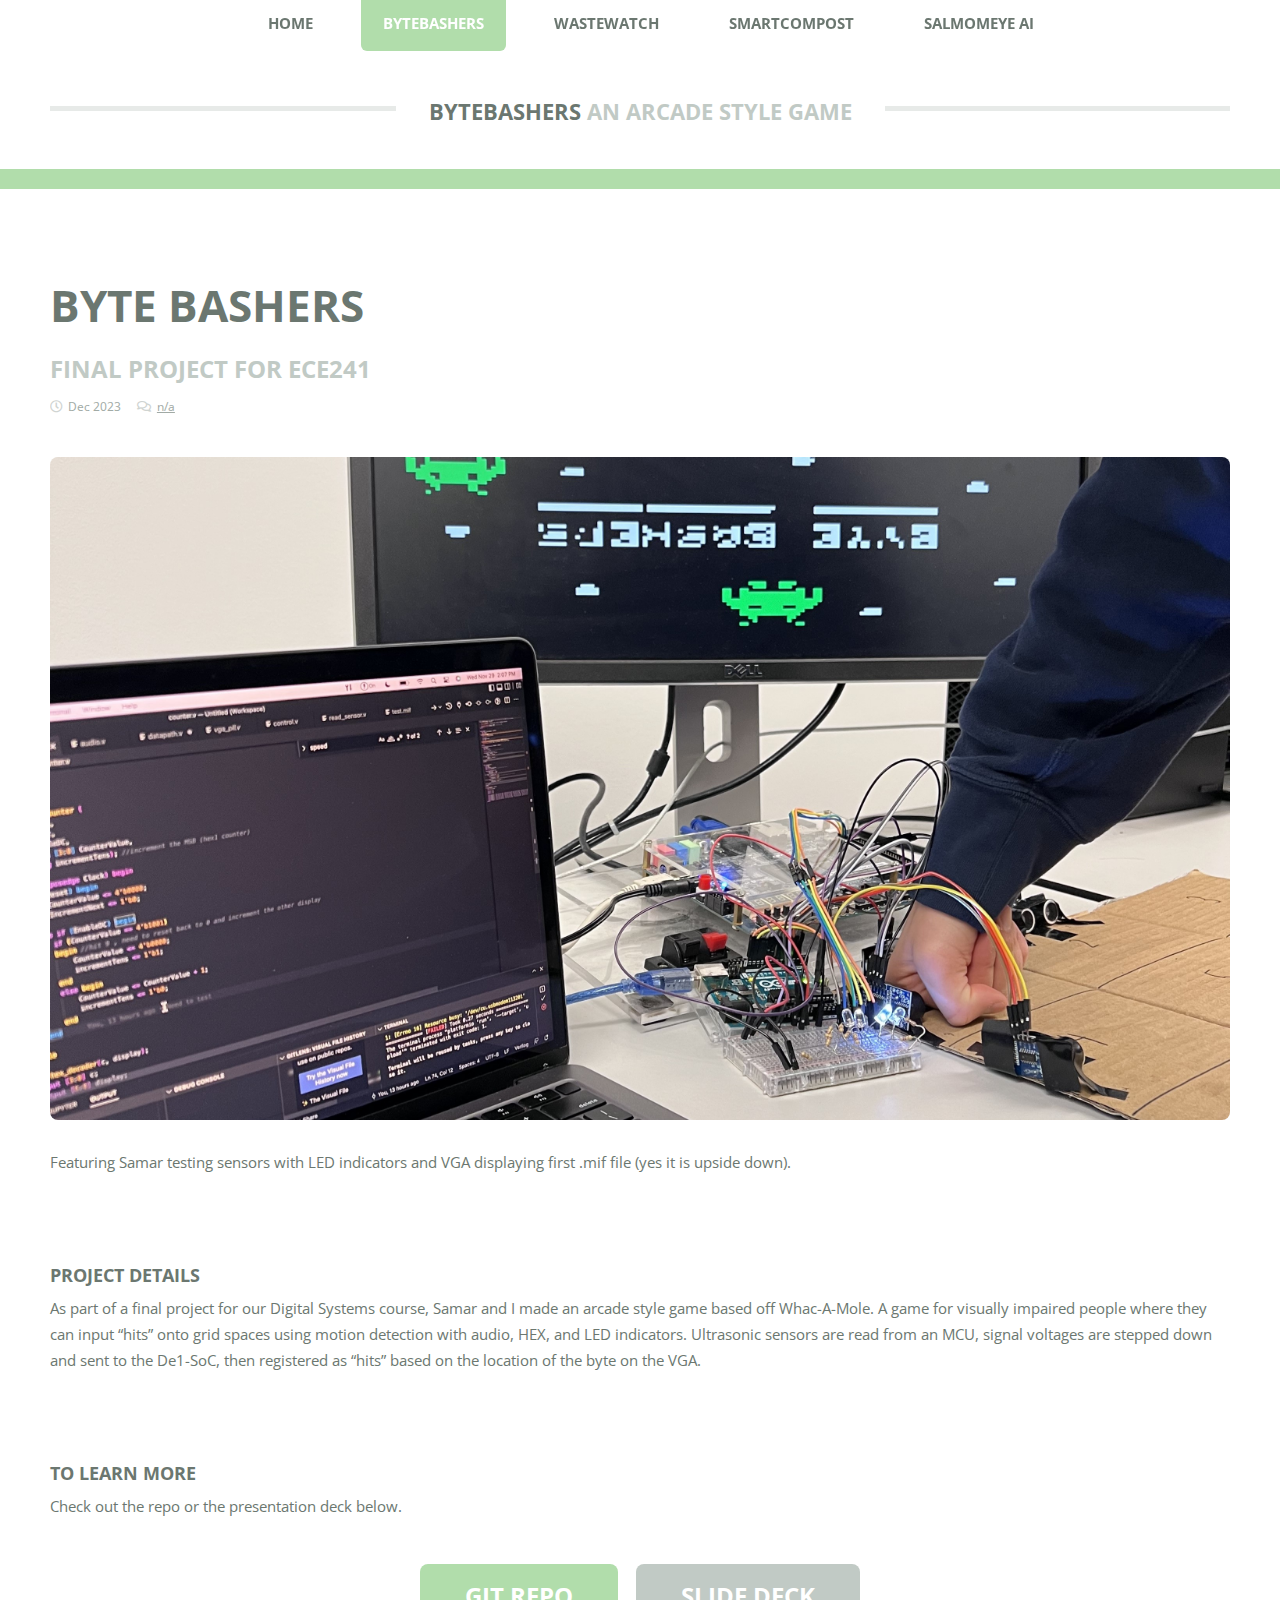
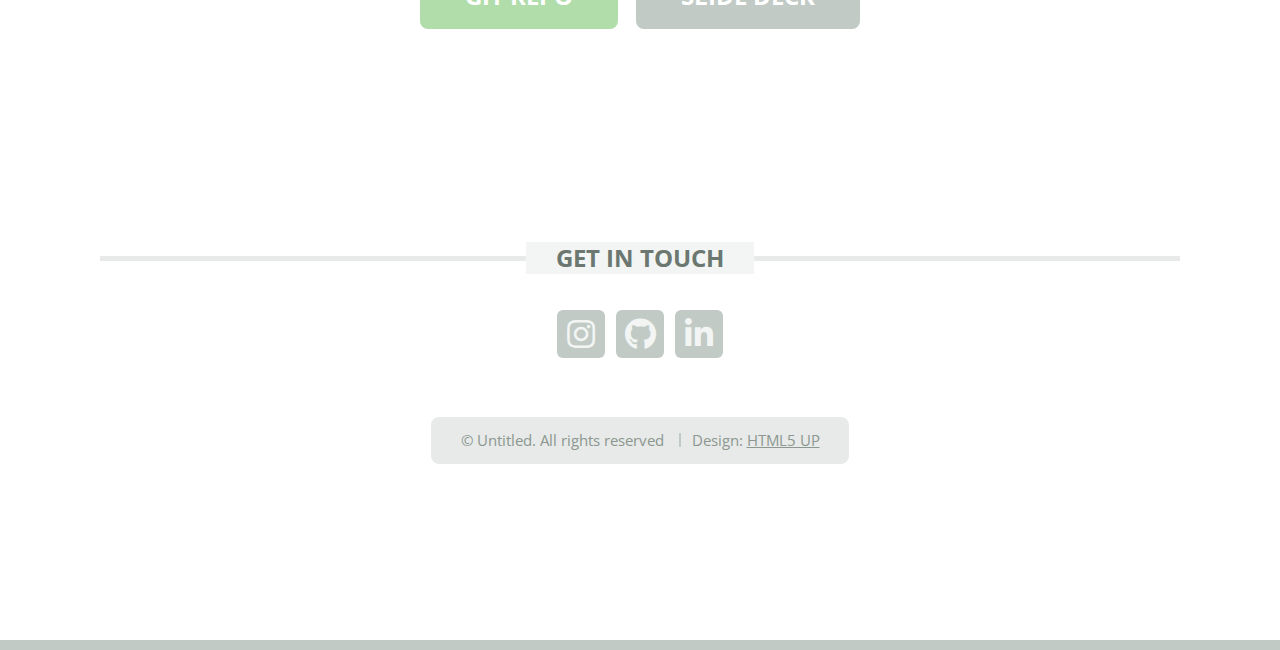
==== Byte-Bashers.html @ 5a2f5357 "uploaded content" ====
<!DOCTYPE HTML>
<!--
	TXT by HTML5 UP
	html5up.net | @ajlkn
	Free for personal and commercial use under the CCA 3.0 license (html5up.net/license)
-->
<html>

<head>
    <title>ByteBashers</title>
    <meta charset="utf-8" />
    <meta name="viewport" content="width=device-width, initial-scale=1, user-scalable=no" />
    <link rel="stylesheet" href="assets/css/main.css" />
</head>

<body class="is-preload">
    <div id="page-wrapper">

        <!-- Header -->
        <header id="header">
            <div class="logo container">
                <div>
                    <h1><a href="index.html" id="logo">ByteBashers</a></h1>
                    <p>An Arcade Style Game</p>
                </div>
            </div>
        </header>

        <!-- Nav -->
        <nav id="nav">
            <ul>
                <li><a href="index.html">Home</a></li>
                <li class="current"><a href="Byte-Bashers.html">ByteBashers</a></li>
                <li><a href="left-sidebar.html">WasteWatch</a></li>
                <li><a href="right-sidebar.html">SmartCompost</a></li>
                <li><a href="no-sidebar.html">SalmomEye AI</a></li>
            </ul>
        </nav>

        <!-- Main -->
        <section id="main">
            <div class="container">
                <div class="row">
                    <div class="col-12">
                        <div class="content">

                            <!-- Content -->

                            <article class="box page-content">

                                <header>
                                    <h2>Byte Bashers</h2>
                                    <p>Final project for ECE241</p>
                                    <ul class="meta">
                                        <li class="icon fa-clock">Dec 2023</li>
                                        <li class="icon fa-comments"><a href="#">n/a</a></li>
                                    </ul>
                                </header>

                                <section>
                                    <span class="image featured"><img src="images/bash.jpg" alt="" /></span>
                                    <p>
                                        Featuring Samar testing sensors with LED indicators and VGA displaying first
                                        .mif file (yes it is upside down).
                                    </p>
                                </section>

                                <section>
                                    <h3>Project Details</h3>
                                    <p>
                                        As part of a final project for our Digital Systems course, Samar and I made an
                                        arcade style game based off Whac-A-Mole.
                                        A game for visually impaired people where they can input “hits” onto grid spaces
                                        using motion detection with audio, HEX, and LED indicators.
                                        Ultrasonic sensors are read from an MCU, signal voltages are stepped down and
                                        sent to the De1-SoC, then registered as “hits” based on the location of the byte
                                        on the VGA.
                                    </p>
                                </section>

                                <section>
                                    <h3>To learn more</h3>
                                    <p>
                                        Check out the repo or the presentation deck below.
                                    </p>
                                    <div class="col-12">
                                        <ul class="actions">
                                            <li><a href="https://github.com/anniew5/ByteBasher" class="button large">Git Repo</a></li>
                                            <li><a href="https://www.canva.com/design/DAF2IgiQlY4/-JRGJz05WamoTUd_dLypdQ/view?utm_content=DAF2IgiQlY4&utm_campaign=designshare&utm_medium=link&utm_source=editor"
                                                    class="button alt large">Slide Deck</a></li>
                                        </ul>
                                    </div>

                                </section>

                            </article>

                        </div>
                    </div>
                    <div class="col-12">



                        <!-- Footer -->
                        <footer id="footer">
                            <div class="container">
                                <div class="row gtr-200">
                                    <div class="col-12">


                                    </div>
                                    <div class="col-12">

                                        <!-- Contact -->
                                        <section>
                                            <h2 class="major"><span>Get in touch</span></h2>
                                            <ul class="contact">

                                                <li><a class="icon brands fa-instagram"
                                                        href="https://www.instagram.com/anniew.5/?next=%2F"><span
                                                            class="label">Instagram</span></a></li>
                                                <li><a class="icon brands fa-github"
                                                        href="https://github.com/anniew5"><span
                                                            class="label">github</span></a></li>
                                                <li><a class="icon brands fa-linkedin-in"
                                                        href="https://www.linkedin.com/in/annie-wang-6b019b256/"><span
                                                            class="label">LinkedIn</span></a></li>
                                            </ul>
                                        </section>

                                    </div>
                                </div>

                                <!-- Copyright -->
                                <div id="copyright">
                                    <ul class="menu">
                                        <li>&copy; Untitled. All rights reserved</li>
                                        <li>Design: <a href="http://html5up.net">HTML5 UP</a></li>
                                    </ul>
                                </div>

                            </div>
                        </footer>

                    </div>

                    <!-- Scripts -->
                    <script src="assets/js/jquery.min.js"></script>
                    <script src="assets/js/jquery.dropotron.min.js"></script>
                    <script src="assets/js/jquery.scrolly.min.js"></script>
                    <script src="assets/js/browser.min.js"></script>
                    <script src="assets/js/breakpoints.min.js"></script>
                    <script src="assets/js/util.js"></script>
                    <script src="assets/js/main.js"></script>

</body>

</html>
---- assets/css/main.css ----
@import url("fontawesome-all.min.css");
@import url("https://fonts.googleapis.com/css?family=Open+Sans:400,400italic,700,700italic|Open+Sans+Condensed:700");

/*
	TXT by HTML5 UP
	html5up.net | @ajlkn
	Free for personal and commercial use under the CCA 3.0 license (html5up.net/license)
*/

html, body, div, span, applet, object,
iframe, h1, h2, h3, h4, h5, h6, p, blockquote,
pre, a, abbr, acronym, address, big, cite,
code, del, dfn, em, img, ins, kbd, q, s, samp,
small, strike, strong, sub, sup, tt, var, b,
u, i, center, dl, dt, dd, ol, ul, li, fieldset,
form, label, legend, table, caption, tbody,
tfoot, thead, tr, th, td, article, aside,
canvas, details, embed, figure, figcaption,
footer, header, hgroup, menu, nav, output, ruby,
section, summary, time, mark, audio, video {
	margin: 0;
	padding: 0;
	border: 0;
	font-size: 100%;
	font: inherit;
	vertical-align: baseline;}

article, aside, details, figcaption, figure,
footer, header, hgroup, menu, nav, section {
	display: block;}

body {
	line-height: 1;
}

ol, ul {
	list-style: none;
}

blockquote, q {
	quotes: none;
}

	blockquote:before, blockquote:after, q:before, q:after {
		content: '';
		content: none;
	}

table {
	border-collapse: collapse;
	border-spacing: 0;
}

body {
	-webkit-text-size-adjust: none;
}

mark {
	background-color: transparent;
	color: inherit;
}

input::-moz-focus-inner {
	border: 0;
	padding: 0;
}

input, select, textarea {
	-moz-appearance: none;
	-webkit-appearance: none;
	-ms-appearance: none;
	appearance: none;
}

/* Basic */

	html {
		box-sizing: border-box;
	}

	*, *:before, *:after {
		box-sizing: inherit;
	}

	body {
		background: #f2f5f3;
	}

		body.is-preload *, body.is-preload *:before, body.is-preload *:after {
			-moz-animation: none !important;
			-webkit-animation: none !important;
			-ms-animation: none !important;
			animation: none !important;
			-moz-transition: none !important;
			-webkit-transition: none !important;
			-ms-transition: none !important;
			transition: none !important;
		}

	body, input, textarea, select {
		font-family: 'Open Sans', sans-serif;
		font-weight: 400;
		color: #6b7770;
		font-size: 13pt;
		line-height: 2em;
	}

	h1, h2, h3, h4, h5, h6 {
		font-family: 'Open Sans Condensed', sans-serif;
		font-weight: 700;
		text-transform: uppercase;
		color: #6b7770;
		margin: 0 0 0.5em 0;
		line-height: 1.3;
	}

	h1 a, h2 a, h3 a, h4 a, h5 a, h6 a {
		text-decoration: none;
		color: inherit;
	}

	h2 {
		font-size: 1.65em;
	}

		h2.major {
			position: relative;
			border-top: solid 5px #e7eae8;
			font-size: 1.65em;
			text-align: center;
			margin: 0 0 3em 0;
			top: 0.775em;
		}

			h2.major span {
				background: #fff;
				position: relative;
				display: inline-block;
				top: -0.775em;
				padding: 0 1.25em 0 1.25em;
			}

	h3, h4 {
		font-size: 1.25em;
	}

	a {
		color: #006376;
		text-decoration: underline;
	}

		a:hover {
			text-decoration: none;
		}

	b, strong {
		font-weight: 700;
		color: #6b7770;
	}

	i, em {
		font-style: italic;
	}

	br.clear {
		clear: both;
	}

	sub {
		position: relative;
		top: 0.5em;
		font-size: 0.8em;
	}

	sup {
		position: relative;
		top: -0.5em;
		font-size: 0.8em;
	}

	hr {
		border: 0;
		border-top: solid 2px #E7EAE8;
		margin: 0 0 3em 0;
	}

	blockquote {
		border-left: solid 5px #E7EAE8;
		padding: 1em 0 1em 1.5em;
		font-style: italic;
	}

	p, ul, ol, dl, table {
		margin-bottom: 3em;
	}

/* Section/Article */

	section, article {
		margin-bottom: 6em;
	}

		section > :last-child, section:last-child, article > :last-child, article:last-child {
			margin-bottom: 0;
		}

	header > p {
		display: block;
		font-family: 'Open Sans Condensed', sans-serif;
		font-weight: 700;
		text-transform: uppercase;
		color: #c1cac5;
	}

/* Container */

	.container {
		margin: 0 auto;
		max-width: 100%;
		width: 64em;
	}

		@media screen and (max-width: 1680px) {

			.container {
				width: 75em;
			}

		}

		@media screen and (max-width: 1280px) {

			.container {
				width: calc(100% - 100px);
			}

		}

		@media screen and (max-width: 980px) {

			.container {
				width: calc(100% - 100px);
			}

		}

		@media screen and (max-width: 736px) {

			.container {
				width: calc(100% - 40px);
			}

		}

		@media screen and (max-width: 360px) {

			.container {
				width: calc(100% - 30px);
			}

		}

/* Row */

	.row {
		display: flex;
		flex-wrap: wrap;
		box-sizing: border-box;
		align-items: stretch;
	}

		.row > * {
			box-sizing: border-box;
		}

		.row.gtr-uniform > * > :last-child {
			margin-bottom: 0;
		}

		.row.aln-left {
			justify-content: flex-start;
		}

		.row.aln-center {
			justify-content: center;
		}

		.row.aln-right {
			justify-content: flex-end;
		}

		.row.aln-top {
			align-items: flex-start;
		}

		.row.aln-middle {
			align-items: center;
		}

		.row.aln-bottom {
			align-items: flex-end;
		}

		.row > .imp {
			order: -1;
		}

		.row > .col-1 {
			width: 8.33333%;
		}

		.row > .off-1 {
			margin-left: 8.33333%;
		}

		.row > .col-2 {
			width: 16.66667%;
		}

		.row > .off-2 {
			margin-left: 16.66667%;
		}

		.row > .col-3 {
			width: 25%;
		}

		.row > .off-3 {
			margin-left: 25%;
		}

		.row > .col-4 {
			width: 33.33333%;
		}

		.row > .off-4 {
			margin-left: 33.33333%;
		}

		.row > .col-5 {
			width: 41.66667%;
		}

		.row > .off-5 {
			margin-left: 41.66667%;
		}

		.row > .col-6 {
			width: 50%;
		}

		.row > .off-6 {
			margin-left: 50%;
		}

		.row > .col-7 {
			width: 58.33333%;
		}

		.row > .off-7 {
			margin-left: 58.33333%;
		}

		.row > .col-8 {
			width: 66.66667%;
		}

		.row > .off-8 {
			margin-left: 66.66667%;
		}

		.row > .col-9 {
			width: 75%;
		}

		.row > .off-9 {
			margin-left: 75%;
		}

		.row > .col-10 {
			width: 83.33333%;
		}

		.row > .off-10 {
			margin-left: 83.33333%;
		}

		.row > .col-11 {
			width: 91.66667%;
		}

		.row > .off-11 {
			margin-left: 91.66667%;
		}

		.row > .col-12 {
			width: 100%;
		}

		.row > .off-12 {
			margin-left: 100%;
		}

		.row.gtr-0 {
			margin-top: 0px;
			margin-left: 0px;
		}

			.row.gtr-0 > * {
				padding: 0px 0 0 0px;
			}

			.row.gtr-0.gtr-uniform {
				margin-top: 0px;
			}

				.row.gtr-0.gtr-uniform > * {
					padding-top: 0px;
				}

		.row.gtr-25 {
			margin-top: -12.5px;
			margin-left: -12.5px;
		}

			.row.gtr-25 > * {
				padding: 12.5px 0 0 12.5px;
			}

			.row.gtr-25.gtr-uniform {
				margin-top: -12.5px;
			}

				.row.gtr-25.gtr-uniform > * {
					padding-top: 12.5px;
				}

		.row.gtr-50 {
			margin-top: -25px;
			margin-left: -25px;
		}

			.row.gtr-50 > * {
				padding: 25px 0 0 25px;
			}

			.row.gtr-50.gtr-uniform {
				margin-top: -25px;
			}

				.row.gtr-50.gtr-uniform > * {
					padding-top: 25px;
				}

		.row {
			margin-top: -50px;
			margin-left: -50px;
		}

			.row > * {
				padding: 50px 0 0 50px;
			}

			.row.gtr-uniform {
				margin-top: -50px;
			}

				.row.gtr-uniform > * {
					padding-top: 50px;
				}

		.row.gtr-150 {
			margin-top: -75px;
			margin-left: -75px;
		}

			.row.gtr-150 > * {
				padding: 75px 0 0 75px;
			}

			.row.gtr-150.gtr-uniform {
				margin-top: -75px;
			}

				.row.gtr-150.gtr-uniform > * {
					padding-top: 75px;
				}

		.row.gtr-200 {
			margin-top: -100px;
			margin-left: -100px;
		}

			.row.gtr-200 > * {
				padding: 100px 0 0 100px;
			}

			.row.gtr-200.gtr-uniform {
				margin-top: -100px;
			}

				.row.gtr-200.gtr-uniform > * {
					padding-top: 100px;
				}

		@media screen and (max-width: 1680px) {

			.row {
				display: flex;
				flex-wrap: wrap;
				box-sizing: border-box;
				align-items: stretch;
			}

				.row > * {
					box-sizing: border-box;
				}

				.row.gtr-uniform > * > :last-child {
					margin-bottom: 0;
				}

				.row.aln-left {
					justify-content: flex-start;
				}

				.row.aln-center {
					justify-content: center;
				}

				.row.aln-right {
					justify-content: flex-end;
				}

				.row.aln-top {
					align-items: flex-start;
				}

				.row.aln-middle {
					align-items: center;
				}

				.row.aln-bottom {
					align-items: flex-end;
				}

				.row > .imp-xlarge {
					order: -1;
				}

				.row > .col-1-xlarge {
					width: 8.33333%;
				}

				.row > .off-1-xlarge {
					margin-left: 8.33333%;
				}

				.row > .col-2-xlarge {
					width: 16.66667%;
				}

				.row > .off-2-xlarge {
					margin-left: 16.66667%;
				}

				.row > .col-3-xlarge {
					width: 25%;
				}

				.row > .off-3-xlarge {
					margin-left: 25%;
				}

				.row > .col-4-xlarge {
					width: 33.33333%;
				}

				.row > .off-4-xlarge {
					margin-left: 33.33333%;
				}

				.row > .col-5-xlarge {
					width: 41.66667%;
				}

				.row > .off-5-xlarge {
					margin-left: 41.66667%;
				}

				.row > .col-6-xlarge {
					width: 50%;
				}

				.row > .off-6-xlarge {
					margin-left: 50%;
				}

				.row > .col-7-xlarge {
					width: 58.33333%;
				}

				.row > .off-7-xlarge {
					margin-left: 58.33333%;
				}

				.row > .col-8-xlarge {
					width: 66.66667%;
				}

				.row > .off-8-xlarge {
					margin-left: 66.66667%;
				}

				.row > .col-9-xlarge {
					width: 75%;
				}

				.row > .off-9-xlarge {
					margin-left: 75%;
				}

				.row > .col-10-xlarge {
					width: 83.33333%;
				}

				.row > .off-10-xlarge {
					margin-left: 83.33333%;
				}

				.row > .col-11-xlarge {
					width: 91.66667%;
				}

				.row > .off-11-xlarge {
					margin-left: 91.66667%;
				}

				.row > .col-12-xlarge {
					width: 100%;
				}

				.row > .off-12-xlarge {
					margin-left: 100%;
				}

				.row.gtr-0 {
					margin-top: 0px;
					margin-left: 0px;
				}

					.row.gtr-0 > * {
						padding: 0px 0 0 0px;
					}

					.row.gtr-0.gtr-uniform {
						margin-top: 0px;
					}

						.row.gtr-0.gtr-uniform > * {
							padding-top: 0px;
						}

				.row.gtr-25 {
					margin-top: -12.5px;
					margin-left: -12.5px;
				}

					.row.gtr-25 > * {
						padding: 12.5px 0 0 12.5px;
					}

					.row.gtr-25.gtr-uniform {
						margin-top: -12.5px;
					}

						.row.gtr-25.gtr-uniform > * {
							padding-top: 12.5px;
						}

				.row.gtr-50 {
					margin-top: -25px;
					margin-left: -25px;
				}

					.row.gtr-50 > * {
						padding: 25px 0 0 25px;
					}

					.row.gtr-50.gtr-uniform {
						margin-top: -25px;
					}

						.row.gtr-50.gtr-uniform > * {
							padding-top: 25px;
						}

				.row {
					margin-top: -50px;
					margin-left: -50px;
				}

					.row > * {
						padding: 50px 0 0 50px;
					}

					.row.gtr-uniform {
						margin-top: -50px;
					}

						.row.gtr-uniform > * {
							padding-top: 50px;
						}

				.row.gtr-150 {
					margin-top: -75px;
					margin-left: -75px;
				}

					.row.gtr-150 > * {
						padding: 75px 0 0 75px;
					}

					.row.gtr-150.gtr-uniform {
						margin-top: -75px;
					}

						.row.gtr-150.gtr-uniform > * {
							padding-top: 75px;
						}

				.row.gtr-200 {
					margin-top: -100px;
					margin-left: -100px;
				}

					.row.gtr-200 > * {
						padding: 100px 0 0 100px;
					}

					.row.gtr-200.gtr-uniform {
						margin-top: -100px;
					}

						.row.gtr-200.gtr-uniform > * {
							padding-top: 100px;
						}

		}

		@media screen and (max-width: 1280px) {

			.row {
				display: flex;
				flex-wrap: wrap;
				box-sizing: border-box;
				align-items: stretch;
			}

				.row > * {
					box-sizing: border-box;
				}

				.row.gtr-uniform > * > :last-child {
					margin-bottom: 0;
				}

				.row.aln-left {
					justify-content: flex-start;
				}

				.row.aln-center {
					justify-content: center;
				}

				.row.aln-right {
					justify-content: flex-end;
				}

				.row.aln-top {
					align-items: flex-start;
				}

				.row.aln-middle {
					align-items: center;
				}

				.row.aln-bottom {
					align-items: flex-end;
				}

				.row > .imp-large {
					order: -1;
				}

				.row > .col-1-large {
					width: 8.33333%;
				}

				.row > .off-1-large {
					margin-left: 8.33333%;
				}

				.row > .col-2-large {
					width: 16.66667%;
				}

				.row > .off-2-large {
					margin-left: 16.66667%;
				}

				.row > .col-3-large {
					width: 25%;
				}

				.row > .off-3-large {
					margin-left: 25%;
				}

				.row > .col-4-large {
					width: 33.33333%;
				}

				.row > .off-4-large {
					margin-left: 33.33333%;
				}

				.row > .col-5-large {
					width: 41.66667%;
				}

				.row > .off-5-large {
					margin-left: 41.66667%;
				}

				.row > .col-6-large {
					width: 50%;
				}

				.row > .off-6-large {
					margin-left: 50%;
				}

				.row > .col-7-large {
					width: 58.33333%;
				}

				.row > .off-7-large {
					margin-left: 58.33333%;
				}

				.row > .col-8-large {
					width: 66.66667%;
				}

				.row > .off-8-large {
					margin-left: 66.66667%;
				}

				.row > .col-9-large {
					width: 75%;
				}

				.row > .off-9-large {
					margin-left: 75%;
				}

				.row > .col-10-large {
					width: 83.33333%;
				}

				.row > .off-10-large {
					margin-left: 83.33333%;
				}

				.row > .col-11-large {
					width: 91.66667%;
				}

				.row > .off-11-large {
					margin-left: 91.66667%;
				}

				.row > .col-12-large {
					width: 100%;
				}

				.row > .off-12-large {
					margin-left: 100%;
				}

				.row.gtr-0 {
					margin-top: 0px;
					margin-left: 0px;
				}

					.row.gtr-0 > * {
						padding: 0px 0 0 0px;
					}

					.row.gtr-0.gtr-uniform {
						margin-top: 0px;
					}

						.row.gtr-0.gtr-uniform > * {
							padding-top: 0px;
						}

				.row.gtr-25 {
					margin-top: -10px;
					margin-left: -10px;
				}

					.row.gtr-25 > * {
						padding: 10px 0 0 10px;
					}

					.row.gtr-25.gtr-uniform {
						margin-top: -10px;
					}

						.row.gtr-25.gtr-uniform > * {
							padding-top: 10px;
						}

				.row.gtr-50 {
					margin-top: -20px;
					margin-left: -20px;
				}

					.row.gtr-50 > * {
						padding: 20px 0 0 20px;
					}

					.row.gtr-50.gtr-uniform {
						margin-top: -20px;
					}

						.row.gtr-50.gtr-uniform > * {
							padding-top: 20px;
						}

				.row {
					margin-top: -40px;
					margin-left: -40px;
				}

					.row > * {
						padding: 40px 0 0 40px;
					}

					.row.gtr-uniform {
						margin-top: -40px;
					}

						.row.gtr-uniform > * {
							padding-top: 40px;
						}

				.row.gtr-150 {
					margin-top: -60px;
					margin-left: -60px;
				}

					.row.gtr-150 > * {
						padding: 60px 0 0 60px;
					}

					.row.gtr-150.gtr-uniform {
						margin-top: -60px;
					}

						.row.gtr-150.gtr-uniform > * {
							padding-top: 60px;
						}

				.row.gtr-200 {
					margin-top: -80px;
					margin-left: -80px;
				}

					.row.gtr-200 > * {
						padding: 80px 0 0 80px;
					}

					.row.gtr-200.gtr-uniform {
						margin-top: -80px;
					}

						.row.gtr-200.gtr-uniform > * {
							padding-top: 80px;
						}

		}

		@media screen and (max-width: 980px) {

			.row {
				display: flex;
				flex-wrap: wrap;
				box-sizing: border-box;
				align-items: stretch;
			}

				.row > * {
					box-sizing: border-box;
				}

				.row.gtr-uniform > * > :last-child {
					margin-bottom: 0;
				}

				.row.aln-left {
					justify-content: flex-start;
				}

				.row.aln-center {
					justify-content: center;
				}

				.row.aln-right {
					justify-content: flex-end;
				}

				.row.aln-top {
					align-items: flex-start;
				}

				.row.aln-middle {
					align-items: center;
				}

				.row.aln-bottom {
					align-items: flex-end;
				}

				.row > .imp-medium {
					order: -1;
				}

				.row > .col-1-medium {
					width: 8.33333%;
				}

				.row > .off-1-medium {
					margin-left: 8.33333%;
				}

				.row > .col-2-medium {
					width: 16.66667%;
				}

				.row > .off-2-medium {
					margin-left: 16.66667%;
				}

				.row > .col-3-medium {
					width: 25%;
				}

				.row > .off-3-medium {
					margin-left: 25%;
				}

				.row > .col-4-medium {
					width: 33.33333%;
				}

				.row > .off-4-medium {
					margin-left: 33.33333%;
				}

				.row > .col-5-medium {
					width: 41.66667%;
				}

				.row > .off-5-medium {
					margin-left: 41.66667%;
				}

				.row > .col-6-medium {
					width: 50%;
				}

				.row > .off-6-medium {
					margin-left: 50%;
				}

				.row > .col-7-medium {
					width: 58.33333%;
				}

				.row > .off-7-medium {
					margin-left: 58.33333%;
				}

				.row > .col-8-medium {
					width: 66.66667%;
				}

				.row > .off-8-medium {
					margin-left: 66.66667%;
				}

				.row > .col-9-medium {
					width: 75%;
				}

				.row > .off-9-medium {
					margin-left: 75%;
				}

				.row > .col-10-medium {
					width: 83.33333%;
				}

				.row > .off-10-medium {
					margin-left: 83.33333%;
				}

				.row > .col-11-medium {
					width: 91.66667%;
				}

				.row > .off-11-medium {
					margin-left: 91.66667%;
				}

				.row > .col-12-medium {
					width: 100%;
				}

				.row > .off-12-medium {
					margin-left: 100%;
				}

				.row.gtr-0 {
					margin-top: 0px;
					margin-left: 0px;
				}

					.row.gtr-0 > * {
						padding: 0px 0 0 0px;
					}

					.row.gtr-0.gtr-uniform {
						margin-top: 0px;
					}

						.row.gtr-0.gtr-uniform > * {
							padding-top: 0px;
						}

				.row.gtr-25 {
					margin-top: -12.5px;
					margin-left: -12.5px;
				}

					.row.gtr-25 > * {
						padding: 12.5px 0 0 12.5px;
					}

					.row.gtr-25.gtr-uniform {
						margin-top: -12.5px;
					}

						.row.gtr-25.gtr-uniform > * {
							padding-top: 12.5px;
						}

				.row.gtr-50 {
					margin-top: -25px;
					margin-left: -25px;
				}

					.row.gtr-50 > * {
						padding: 25px 0 0 25px;
					}

					.row.gtr-50.gtr-uniform {
						margin-top: -25px;
					}

						.row.gtr-50.gtr-uniform > * {
							padding-top: 25px;
						}

				.row {
					margin-top: -50px;
					margin-left: -50px;
				}

					.row > * {
						padding: 50px 0 0 50px;
					}

					.row.gtr-uniform {
						margin-top: -50px;
					}

						.row.gtr-uniform > * {
							padding-top: 50px;
						}

				.row.gtr-150 {
					margin-top: -75px;
					margin-left: -75px;
				}

					.row.gtr-150 > * {
						padding: 75px 0 0 75px;
					}

					.row.gtr-150.gtr-uniform {
						margin-top: -75px;
					}

						.row.gtr-150.gtr-uniform > * {
							padding-top: 75px;
						}

				.row.gtr-200 {
					margin-top: -100px;
					margin-left: -100px;
				}

					.row.gtr-200 > * {
						padding: 100px 0 0 100px;
					}

					.row.gtr-200.gtr-uniform {
						margin-top: -100px;
					}

						.row.gtr-200.gtr-uniform > * {
							padding-top: 100px;
						}

		}

		@media screen and (max-width: 736px) {

			.row {
				display: flex;
				flex-wrap: wrap;
				box-sizing: border-box;
				align-items: stretch;
			}

				.row > * {
					box-sizing: border-box;
				}

				.row.gtr-uniform > * > :last-child {
					margin-bottom: 0;
				}

				.row.aln-left {
					justify-content: flex-start;
				}

				.row.aln-center {
					justify-content: center;
				}

				.row.aln-right {
					justify-content: flex-end;
				}

				.row.aln-top {
					align-items: flex-start;
				}

				.row.aln-middle {
					align-items: center;
				}

				.row.aln-bottom {
					align-items: flex-end;
				}

				.row > .imp-small {
					order: -1;
				}

				.row > .col-1-small {
					width: 8.33333%;
				}

				.row > .off-1-small {
					margin-left: 8.33333%;
				}

				.row > .col-2-small {
					width: 16.66667%;
				}

				.row > .off-2-small {
					margin-left: 16.66667%;
				}

				.row > .col-3-small {
					width: 25%;
				}

				.row > .off-3-small {
					margin-left: 25%;
				}

				.row > .col-4-small {
					width: 33.33333%;
				}

				.row > .off-4-small {
					margin-left: 33.33333%;
				}

				.row > .col-5-small {
					width: 41.66667%;
				}

				.row > .off-5-small {
					margin-left: 41.66667%;
				}

				.row > .col-6-small {
					width: 50%;
				}

				.row > .off-6-small {
					margin-left: 50%;
				}

				.row > .col-7-small {
					width: 58.33333%;
				}

				.row > .off-7-small {
					margin-left: 58.33333%;
				}

				.row > .col-8-small {
					width: 66.66667%;
				}

				.row > .off-8-small {
					margin-left: 66.66667%;
				}

				.row > .col-9-small {
					width: 75%;
				}

				.row > .off-9-small {
					margin-left: 75%;
				}

				.row > .col-10-small {
					width: 83.33333%;
				}

				.row > .off-10-small {
					margin-left: 83.33333%;
				}

				.row > .col-11-small {
					width: 91.66667%;
				}

				.row > .off-11-small {
					margin-left: 91.66667%;
				}

				.row > .col-12-small {
					width: 100%;
				}

				.row > .off-12-small {
					margin-left: 100%;
				}

				.row.gtr-0 {
					margin-top: 0px;
					margin-left: 0px;
				}

					.row.gtr-0 > * {
						padding: 0px 0 0 0px;
					}

					.row.gtr-0.gtr-uniform {
						margin-top: 0px;
					}

						.row.gtr-0.gtr-uniform > * {
							padding-top: 0px;
						}

				.row.gtr-25 {
					margin-top: -5px;
					margin-left: -5px;
				}

					.row.gtr-25 > * {
						padding: 5px 0 0 5px;
					}

					.row.gtr-25.gtr-uniform {
						margin-top: -5px;
					}

						.row.gtr-25.gtr-uniform > * {
							padding-top: 5px;
						}

				.row.gtr-50 {
					margin-top: -10px;
					margin-left: -10px;
				}

					.row.gtr-50 > * {
						padding: 10px 0 0 10px;
					}

					.row.gtr-50.gtr-uniform {
						margin-top: -10px;
					}

						.row.gtr-50.gtr-uniform > * {
							padding-top: 10px;
						}

				.row {
					margin-top: -20px;
					margin-left: -20px;
				}

					.row > * {
						padding: 20px 0 0 20px;
					}

					.row.gtr-uniform {
						margin-top: -20px;
					}

						.row.gtr-uniform > * {
							padding-top: 20px;
						}

				.row.gtr-150 {
					margin-top: -30px;
					margin-left: -30px;
				}

					.row.gtr-150 > * {
						padding: 30px 0 0 30px;
					}

					.row.gtr-150.gtr-uniform {
						margin-top: -30px;
					}

						.row.gtr-150.gtr-uniform > * {
							padding-top: 30px;
						}

				.row.gtr-200 {
					margin-top: -40px;
					margin-left: -40px;
				}

					.row.gtr-200 > * {
						padding: 40px 0 0 40px;
					}

					.row.gtr-200.gtr-uniform {
						margin-top: -40px;
					}

						.row.gtr-200.gtr-uniform > * {
							padding-top: 40px;
						}

		}

		@media screen and (max-width: 360px) {

			.row {
				display: flex;
				flex-wrap: wrap;
				box-sizing: border-box;
				align-items: stretch;
			}

				.row > * {
					box-sizing: border-box;
				}

				.row.gtr-uniform > * > :last-child {
					margin-bottom: 0;
				}

				.row.aln-left {
					justify-content: flex-start;
				}

				.row.aln-center {
					justify-content: center;
				}

				.row.aln-right {
					justify-content: flex-end;
				}

				.row.aln-top {
					align-items: flex-start;
				}

				.row.aln-middle {
					align-items: center;
				}

				.row.aln-bottom {
					align-items: flex-end;
				}

				.row > .imp-xsmall {
					order: -1;
				}

				.row > .col-1-xsmall {
					width: 8.33333%;
				}

				.row > .off-1-xsmall {
					margin-left: 8.33333%;
				}

				.row > .col-2-xsmall {
					width: 16.66667%;
				}

				.row > .off-2-xsmall {
					margin-left: 16.66667%;
				}

				.row > .col-3-xsmall {
					width: 25%;
				}

				.row > .off-3-xsmall {
					margin-left: 25%;
				}

				.row > .col-4-xsmall {
					width: 33.33333%;
				}

				.row > .off-4-xsmall {
					margin-left: 33.33333%;
				}

				.row > .col-5-xsmall {
					width: 41.66667%;
				}

				.row > .off-5-xsmall {
					margin-left: 41.66667%;
				}

				.row > .col-6-xsmall {
					width: 50%;
				}

				.row > .off-6-xsmall {
					margin-left: 50%;
				}

				.row > .col-7-xsmall {
					width: 58.33333%;
				}

				.row > .off-7-xsmall {
					margin-left: 58.33333%;
				}

				.row > .col-8-xsmall {
					width: 66.66667%;
				}

				.row > .off-8-xsmall {
					margin-left: 66.66667%;
				}

				.row > .col-9-xsmall {
					width: 75%;
				}

				.row > .off-9-xsmall {
					margin-left: 75%;
				}

				.row > .col-10-xsmall {
					width: 83.33333%;
				}

				.row > .off-10-xsmall {
					margin-left: 83.33333%;
				}

				.row > .col-11-xsmall {
					width: 91.66667%;
				}

				.row > .off-11-xsmall {
					margin-left: 91.66667%;
				}

				.row > .col-12-xsmall {
					width: 100%;
				}

				.row > .off-12-xsmall {
					margin-left: 100%;
				}

				.row.gtr-0 {
					margin-top: 0px;
					margin-left: 0px;
				}

					.row.gtr-0 > * {
						padding: 0px 0 0 0px;
					}

					.row.gtr-0.gtr-uniform {
						margin-top: 0px;
					}

						.row.gtr-0.gtr-uniform > * {
							padding-top: 0px;
						}

				.row.gtr-25 {
					margin-top: -3.75px;
					margin-left: -3.75px;
				}

					.row.gtr-25 > * {
						padding: 3.75px 0 0 3.75px;
					}

					.row.gtr-25.gtr-uniform {
						margin-top: -3.75px;
					}

						.row.gtr-25.gtr-uniform > * {
							padding-top: 3.75px;
						}

				.row.gtr-50 {
					margin-top: -7.5px;
					margin-left: -7.5px;
				}

					.row.gtr-50 > * {
						padding: 7.5px 0 0 7.5px;
					}

					.row.gtr-50.gtr-uniform {
						margin-top: -7.5px;
					}

						.row.gtr-50.gtr-uniform > * {
							padding-top: 7.5px;
						}

				.row {
					margin-top: -15px;
					margin-left: -15px;
				}

					.row > * {
						padding: 15px 0 0 15px;
					}

					.row.gtr-uniform {
						margin-top: -15px;
					}

						.row.gtr-uniform > * {
							padding-top: 15px;
						}

				.row.gtr-150 {
					margin-top: -22.5px;
					margin-left: -22.5px;
				}

					.row.gtr-150 > * {
						padding: 22.5px 0 0 22.5px;
					}

					.row.gtr-150.gtr-uniform {
						margin-top: -22.5px;
					}

						.row.gtr-150.gtr-uniform > * {
							padding-top: 22.5px;
						}

				.row.gtr-200 {
					margin-top: -30px;
					margin-left: -30px;
				}

					.row.gtr-200 > * {
						padding: 30px 0 0 30px;
					}

					.row.gtr-200.gtr-uniform {
						margin-top: -30px;
					}

						.row.gtr-200.gtr-uniform > * {
							padding-top: 30px;
						}

		}

/* Image */

	.image {
		position: relative;
		display: inline-block;
		border-radius: 8px;
	}

		.image img {
			display: block;
			width: 100%;
			border-radius: 8px;
		}

		.image:before {
			content: '';
			position: absolute;
			left: 0;
			top: 0;
			width: 100%;
			height: 100%;
			background: url("images/overlay.png");
			border-radius: 8px;
		}

		.image.fit {
			display: block;
			width: 100%;
		}

		.image.featured {
			display: block;
			width: 100%;
			margin: 0 0 2em 0;
		}

		.image.left {
			float: left;
			margin: 0 2em 2em 0;
		}

		.image.centered {
			display: block;
			margin: 0 0 2em 0;
		}

			.image.centered img {
				margin: 0 auto;
				width: auto;
			}

/* Button */

	input[type="button"],
	input[type="submit"],
	input[type="reset"],
	button,
	.button {
		-webkit-appearance: none;
		display: inline-block;
		font-family: 'Open Sans Condensed', sans-serif;
		font-weight: 700;
		text-transform: uppercase;
		text-decoration: none;
		background: #b1ddab;
		color: #fff;
		border: 0;
		line-height: 1em;
		border-radius: 8px;
		outline: 0;
		cursor: pointer;
		-moz-transition: background-color .2s ease-in-out;
		-webkit-transition: background-color .2s ease-in-out;
		-o-transition: background-color .2s ease-in-out;
		-ms-transition: background-color .2s ease-in-out;
		transition: background-color .2s ease-in-out;
		font-size: 1.25em;
		padding: 0.85em 1.85em;
		text-align: center;
	}

		input[type="button"]:hover,
		input[type="submit"]:hover,
		input[type="reset"]:hover,
		button:hover,
		.button:hover {
			background: #c1edbb;
		}

		input[type="button"]:active,
		input[type="submit"]:active,
		input[type="reset"]:active,
		button:active,
		.button:active {
			background: #a1cd9b;
		}

		input[type="button"].alt,
		input[type="submit"].alt,
		input[type="reset"].alt,
		button.alt,
		.button.alt {
			background: #c1cac5;
		}

			input[type="button"].alt:hover,
			input[type="submit"].alt:hover,
			input[type="reset"].alt:hover,
			button.alt:hover,
			.button.alt:hover {
				background: #ccd5d0;
			}

			input[type="button"].alt:active,
			input[type="submit"].alt:active,
			input[type="reset"].alt:active,
			button.alt:active,
			.button.alt:active {
				background: #b1bab5;
			}

		input[type="button"].large,
		input[type="submit"].large,
		input[type="reset"].large,
		button.large,
		.button.large {
			font-size: 1.65em;
		}

/* List */

	ul {
		list-style: disc;
		padding-left: 1em;
	}

		ul li {
			padding-left: 0.5em;
		}

	ol {
		list-style: decimal;
		padding-left: 1.25em;
	}

		ol li {
			padding-left: 0.25em;
		}

/* Divided */

	ul.divided {
		list-style: none;
		padding-left: 0;
	}

		ul.divided > li {
			border-top: solid 2px #e7eae8;
			padding-top: 2.35em;
			margin-top: 2.35em;
			padding-left: 0;
		}

			ul.divided > li:first-child {
				border-top: 0;
				padding-top: 0;
				margin-top: 0;
			}

/* Actions */

	ul.actions {
		list-style: none;
		padding-left: 0;
		text-align: center;
		margin: 2em 0 0 0;
	}

		ul.actions li {
			display: inline-block;
			margin: 0 0 0 1em;
			padding-left: 0;
		}

			ul.actions li:first-child {
				margin-left: 0;
			}

/* Contact */

	ul.contact {
		list-style: none;
		padding-left: 0;
		cursor: default;
	}

		ul.contact li {
			-moz-transition: top .15s ease-in-out;
			-webkit-transition: top .15s ease-in-out;
			-ms-transition: top .15s ease-in-out;
			transition: top .15s ease-in-out;
			position: relative;
			display: inline-block;
			margin: 0 0.25em 0 0.25em;
			top: 0;
			padding-left: 0;
		}

			ul.contact li a {
				-moz-transition: background-color .2s ease-in-out;
				-webkit-transition: background-color .2s ease-in-out;
				-ms-transition: background-color .2s ease-in-out;
				transition: background-color .2s ease-in-out;
				display: block;
				position: relative;
				width: 48px;
				height: 48px;
				border-radius: 6px;
				outline: 0;
				background: #c1cac5;
				text-align: center;
			}

				ul.contact li a:before {
					color: #f2f5f3;
					font-size: 32px;
					line-height: 48px;
				}

			ul.contact li:hover {
				top: -5px;
			}

				ul.contact li:hover a.fa-facebook {
					background-color: #3C5A98;
				}

				ul.contact li:hover a.fa-twitter {
					background-color: #2DAAE4;
				}

				ul.contact li:hover a.fa-dribbble {
					background-color: #C4376B;
				}

				ul.contact li:hover a.fa-linkedin {
					background-color: #006599;
				}

				ul.contact li:hover a.fa-instagram {
					background-color: #2E5E86;
				}

				ul.contact li:hover a.fa-google-plus {
					background-color: #DA2713;
				}

			ul.contact li:active {
				top: 0;
			}

/* Special */

	ul.special {
		list-style: none;
		padding-left: 0;
		cursor: default;
		position: relative;
		margin: -2em 0 4em -2em;
	}

		ul.special li {
			-moz-transition: top .15s ease-in-out;
			-webkit-transition: top .15s ease-in-out;
			-ms-transition: top .15s ease-in-out;
			transition: top .15s ease-in-out;
			position: relative;
			display: inline-block;
			top: 0;
			padding: 2em 0 0 2em;
		}

			ul.special li a {
				display: block;
				outline: 0;
			}

				ul.special li a:before {
					-moz-transition: background-color .2s ease-in-out;
					-webkit-transition: background-color .2s ease-in-out;
					-ms-transition: background-color .2s ease-in-out;
					transition: background-color .2s ease-in-out;
					display: block;
					text-align: center;
					background: #c1cac5;
					border-radius: 100%;
					width: 2.25em;
					height: 2.25em;
					line-height: 2.175em;
					font-size: 5em;
					color: #fff;
				}

			ul.special li:hover {
				top: -1em;
			}

				ul.special li:hover a:before {
					background: #b9d2ce;
				}

/* Meta */

	ul.meta {
		font-size: 0.85em;
		color: #a1aaa5;
		list-style: none;
		padding-left: 0;
	}

		ul.meta li {
			position: relative;
			display: inline-block;
			margin-left: 1em;
			padding-left: 0;
		}

			ul.meta li a {
				color: inherit;
				outline: 0;
			}

			ul.meta li:first-child {
				margin-left: 0;
			}

			ul.meta li:before {
				opacity: 0.5;
				cursor: default;
				margin-right: 0.5em;
			}

/* Menu */

	ul.menu {
		list-style: none;
		padding-left: 0;
	}

		ul.menu li {
			border-left: solid 1px #E7EAE8;
			display: inline-block;
			padding: 0 0 0 0.75em;
			margin: 0 0 0 0.75em;
		}

			ul.menu li:first-child {
				border-left: 0;
				margin-left: 0;
				padding-left: 0;
			}

/* Forms */

	form label {
		display: block;
		margin: 0 0 1em 0;
		font-family: 'Open Sans Condensed', sans-serif;
		font-weight: 700;
		text-transform: uppercase;
		color: #6b7770;
	}

	form input[type="text"],
	form input[type="email"],
	form input[type="password"],
	form select,
	form textarea {
		-webkit-appearance: none;
		display: block;
		width: 100%;
		border-radius: 8px;
		border: solid 2px #E7EAE8;
	}

		form input[type="text"]:focus,
		form input[type="email"]:focus,
		form input[type="password"]:focus,
		form select:focus,
		form textarea:focus {
			border-color: #a1cd9b;
		}

	form input[type="text"],
	form input[type="email"],
	form input[type="password"],
	form select {
		line-height: 3em;
		padding: 0 1em;
	}

	form textarea {
		min-height: 9em;
		padding: 1em;
	}

	form ::-webkit-input-placeholder {
		color: #555 !important;
	}

	form :-moz-placeholder {
		color: #555 !important;
	}

	form ::-moz-placeholder {
		color: #555 !important;
	}

	form :-ms-input-placeholder {
		color: #555 !important;
	}

	form ::-moz-focus-inner {
		border: 0;
	}

/* Tables */

	table {
		width: 100%;
	}

		table.default {
			width: 100%;
		}

			table.default tr {
				border-top: solid 2px #E7EAE8;
			}

				table.default tr:first-child {
					border-top: 0;
				}

			table.default td {
				padding: 0.5em 1em 0.5em 1em;
			}

			table.default th {
				text-align: left;
				padding: 0.5em 1em 0.5em 1em;
				margin: 0 0 1em 0;
				font-family: 'Open Sans Condensed', sans-serif;
				font-weight: 700;
				text-transform: uppercase;
				color: #6b7770;
			}

			table.default thead {
				background: #E7EAE8;
				color: #fff;
			}

/* Box */

	.box.highlight {
		text-align: center;
	}

		.box.highlight h2 {
			font-size: 3em;
			margin: 0 0 0.25em 0;
		}

		.box.highlight header > p {
			font-size: 1.65em;
			margin: 0 0 1.5em 0;
		}

	.box.feature {
		text-align: center;
	}

	.box.post header {
		margin: 0 0 2.5em 0;
	}

	.box.post h3 {
		font-size: 3em;
		margin: 0 0 0.25em 0;
	}

	.box.post header > p {
		font-size: 1.65em;
		margin: 0 0 0.5em 0;
	}

	.box.post ul.meta {
		margin: 0 0 0.5em 0;
	}

	.box.post-summary h3 {
		line-height: 1em;
		margin: 0 0 0.75em 0;
	}

	.box.post-summary .meta {
		margin: 0;
		line-height: 1em;
	}

	.box.page-content header {
		margin: 0 0 2.5em 0;
	}

	.box.page-content h2 {
		font-size: 3em;
		margin: 0 0 0.5em 0;
	}

	.box.page-content header > p {
		font-size: 1.65em;
		margin: 0 0 0.5em 0;
	}

	.box.page-content ul.meta {
		margin: 0 0 0.5em 0;
	}

/* Icons */

	.icon {
		text-decoration: none;
		position: relative;
		text-decoration: none;
	}

		.icon:before {
			-moz-osx-font-smoothing: grayscale;
			-webkit-font-smoothing: antialiased;
			display: inline-block;
			font-style: normal;
			font-variant: normal;
			text-rendering: auto;
			line-height: 1;
			text-transform: none !important;
			font-family: 'Font Awesome 5 Free';
			font-weight: 400;
		}

		.icon:before {
			line-height: inherit;
		}

		.icon > .label {
			display: none;
		}

		.icon.solid:before {
			font-weight: 900;
		}

		.icon.brands:before {
			font-family: 'Font Awesome 5 Brands';
		}

/* Page Wrapper */

	#page-wrapper > section {
		margin-bottom: 0;
	}

/* Header */

	#header {
		text-align: center;
		font-size: 2em;
		font-family: 'Open Sans Condensed', sans-serif;
		font-weight: 700;
		text-transform: uppercase;
		padding: 2em 0;
		background: #fff;
		margin: 0 auto;
	}

		#header .logo {
			position: relative;
			text-align: center;
			border-top: solid 5px #e7eae8;
			top: 0.65em;
		}

			#header .logo div {
				background: #fff;
				position: relative;
				display: inline-block;
				padding: 0 1.5em 0 1.5em;
				top: -0.65em;
			}

			#header .logo h1 {
				display: inline;
			}

			#header .logo p {
				display: inline;
				color: #C1CAC5;
			}

/* Nav */

	body {
		padding-top: 3.25em;
	}

	#nav {
		position: fixed;
		top: 0;
		left: 0;
		z-index: 1000;
		background-color: rgba(255, 255, 255, 0.95);
		background-image: url("images/overlay.png");
		width: 100%;
		height: 3.25em;
		line-height: 3.25em;
		text-align: center;
		font-family: 'Open Sans Condensed', sans-serif;
		font-weight: 700;
		text-transform: uppercase;
		cursor: default;
	}

		#nav ul {
			position: relative;
			z-index: 1001;
		}

		#nav li {
			display: inline-block;
			margin: 0 0.5em 0 0.5em;
			top: 0;
			position: relative;
			-moz-transition: top .15s ease-in-out;
			-webkit-transition: top .15s ease-in-out;
			-o-transition: top .15s ease-in-out;
			-ms-transition: top .15s ease-in-out;
			transition: top .15s ease-in-out;
		}

			#nav li > ul {
				display: none;
			}

			#nav li a, #nav li span {
				-moz-transition: background-color .075s ease-in-out, color .075s ease-in-out;
				-webkit-transition: background-color .075s ease-in-out, color .075s ease-in-out;
				-ms-transition: background-color .075s ease-in-out, color .075s ease-in-out;
				transition: background-color .075s ease-in-out, color .075s ease-in-out;
				position: relative;
				display: block;
				text-decoration: none;
				color: #6b7770;
				top: -6px;
				padding: 6px 1.5em 0.25em 1.5em;
				border-bottom-left-radius: 6px;
				border-bottom-right-radius: 6px;
				outline: 0;
			}

			#nav li:hover, #nav li.active {
				top: 3px;
			}

			#nav li:hover a, #nav li:hover span {
				background: #C1CAC5;
				color: #fff;
			}

			#nav li.active a, #nav li.active span {
				background: #C1CAC5;
				color: #fff;
			}

			#nav li.current a {
				background: #b1ddab;
				color: #fff;
			}

	.dropotron {
		list-style: none;
		background: #6B7770;
		color: #fff;
		border-radius: 6px;
		line-height: 2.75em;
		text-align: center;
		font-family: 'Open Sans Condensed', sans-serif;
		font-weight: 700;
		text-transform: uppercase;
		padding: 1em 0;
		text-align: left;
		min-width: 14em;
		margin-top: -1em;
		box-shadow: 0 1em 2em 0 rgba(0, 0, 0, 0.1);
	}

		.dropotron li {
			padding-left: 0;
		}

			.dropotron li > a, .dropotron li > span {
				display: block;
				color: #D7DAD8;
				text-decoration: none;
				padding: 0 1.25em;
			}

			.dropotron li:hover > a, .dropotron li:hover > span {
				color: #fff;
				background: #7B8780;
			}

			.dropotron li.active > a, .dropotron li.active > span {
				color: #fff;
				background: #7B8780;
			}

			.dropotron li:first-child {
				border-top: 0;
			}

		.dropotron.level-0 {
			margin-top: 1em;
			font-size: 0.9em;
		}

			.dropotron.level-0:before {
				content: '';
				position: absolute;
				left: 50%;
				margin-left: -1em;
				top: -0.65em;
				border-bottom: solid 1em #6B7770;
				border-left: solid 1em transparent;
				border-right: solid 1em transparent;
			}

/* Banner */

	#banner {
		position: relative;
		background-image: url("images/overlay.png"), url("images/overlay.png"), url("../../images/banner.jpg");
		background-position: top left, top left, center center;
		background-repeat: repeat, repeat, no-repeat;
		background-size: auto, auto, cover;
		z-index: 1;
		padding: 11em 0;
	}

		#banner .content {
			position: relative;
			background-color: rgba(21, 28, 23, 0.85);
			background-image: url("images/overlay.png"), url("images/highlight.png");
			background-position: top left, center center;
			background-size: auto, 100% 250%;
			background-repeat: repeat, no-repeat;
			text-align: center;
			margin: 0;
			padding: 4em 0 3.5em 0;
		}

			#banner .content h2 {
				color: #fff;
				font-size: 2.75em;
				margin: 0 0 0.5em 0;
			}

			#banner .content p {
				display: block;
				font-family: 'Open Sans Condensed', sans-serif;
				font-weight: 700;
				text-transform: uppercase;
				color: #575d59;
				font-size: 1.35em;
				margin: 0 0 1.25em 0;
			}

			#banner .content .button {
				-moz-transition: border-color .2s ease-in-out, color .2s ease-in-out;
				-webkit-transition: border-color .2s ease-in-out, color .2s ease-in-out;
				-ms-transition: border-color .2s ease-in-out, color .2s ease-in-out;
				transition: border-color .2s ease-in-out, color .2s ease-in-out;
				color: #b4b7b5;
				background: transparent !important;
				border: solid 4px #575d59;
				border-color: rgba(87, 93, 89, 0.35);
				font-size: 1.5em;
			}

				#banner .content .button:hover {
					color: #e4e7e5;
					border-color: rgba(87, 93, 89, 0.75);
				}

				#banner .content .button:active {
					color: #fff;
					border-color: #616763;
				}

/* Main */

	#main {
		background: #fff;
		border-top: solid 5px #b1ddab;
		border-bottom: solid 5px #c1cac5;
		border-top-width: 35px;
		border-bottom-width: 10px;
		padding: 6em 0 6em 0;
	}

/* Sidebar + Content */

	.sidebar h2.major {
		text-align: left;
		margin: 0 0 1.5em 0;
	}

		.sidebar h2.major span {
			padding-left: 0;
		}

/* Footer */

	#footer {
		text-align: center;
		padding: 8em 0 8em 0;
	}

		#footer a {
			color: inherit;
		}

		#footer h2.major {
			margin: 0 0 1.5em 0;
		}

			#footer h2.major span {
				background: #f2f5f3;
			}

/* Copyright */

	#copyright {
		display: inline-block;
		background: #e7eae8;
		padding: 0.75em 2em 0.75em 2em;
		border-radius: 8px;
		color: #8b9790;
		margin: 4em 0 0 0;
	}

		#copyright a {
			color: inherit;
		}

		#copyright .menu {
			margin: 0;
		}

			#copyright .menu li {
				border-color: #C1CAC5;
				border-width: 2px;
				line-height: 1em;
			}

/* XLarge */

	@media screen and (max-width: 1680px) {

		/* Basic */

			body, input, textarea, select {
				font-size: 12pt;
				line-height: 1.75em;
			}

	}

/* Large */

	@media screen and (max-width: 1280px) {

		/* Basic */

			body, input, textarea, select {
				font-size: 11pt;
			}

		/* Special */

			ul.special li a:before {
				font-size: 60px;
			}

		/* Box */

			.box.highlight h2 {
				font-size: 2.5em;
			}

			.box.highlight header > p {
				font-size: 1.25em;
			}

			.box.post h3 {
				font-size: 2.5em;
			}

			.box.post header > p {
				font-size: 1.25em;
			}

		/* Header */

			#header {
				font-size: 1.5em;
			}

		/* Banner */

			#banner {
				padding: 6em 0;
			}

				#banner .content {
					padding: 4em 0 3em 0;
				}

					#banner .content h2 {
						margin: 0 0 0.65em 0;
					}

					#banner .content p {
						margin: 0 0 1em 0;
					}

		/* Main */

			#main {
				border-top-width: 20px;
				border-bottom-width: 10px;
			}

		/* Footer */

			#footer {
				padding: 6em 0 6em 0;
			}

	}

/* Medium */

	#navPanel, #titleBar {
		display: none;
	}

	@media screen and (max-width: 980px) {

		/* Basic */

			html, body {
				overflow-x: hidden;
			}

		/* Box */

			.box br {
				display: none;
			}

		/* Header */

			#header {
				display: none;
			}

		/* Banner */

			#banner {
				padding: calc(14em + 44px) 0 14em 0;
			}

		/* Nav */

			#nav {
				display: none;
			}

		/* Main */

			#main {
				border-top-width: 0;
			}

		/* Sidebar */

			.sidebar {
				border-top: solid 2px #e7eae8;
				padding-top: 50px;
			}

		/* Nav */

			body {
				padding-top: 44px;
			}

				body.homepage {
					padding-top: 0;
				}

			#page-wrapper {
				-moz-backface-visibility: hidden;
				-webkit-backface-visibility: hidden;
				-ms-backface-visibility: hidden;
				backface-visibility: hidden;
				-moz-transition: -moz-transform 0.5s ease;
				-webkit-transition: -webkit-transform 0.5s ease;
				-ms-transition: -ms-transform 0.5s ease;
				transition: transform 0.5s ease;
				padding-bottom: 1px;
			}

			#titleBar {
				-moz-backface-visibility: hidden;
				-webkit-backface-visibility: hidden;
				-ms-backface-visibility: hidden;
				backface-visibility: hidden;
				-moz-transition: -moz-transform 0.5s ease;
				-webkit-transition: -webkit-transform 0.5s ease;
				-ms-transition: -ms-transform 0.5s ease;
				transition: transform 0.5s ease;
				display: block;
				height: 44px;
				left: 0;
				position: fixed;
				top: 0;
				width: 100%;
				z-index: 10001;
				background-color: rgba(21, 38, 23, 0.8);
				background-image: url("images/overlay.png");
			}

				#titleBar .title {
					display: block;
					position: relative;
					font-family: 'Open Sans Condensed', sans-serif;
					font-weight: 700;
					text-transform: uppercase;
					font-size: 1.25em;
					line-height: 44px;
					color: #fff;
					z-index: 1000;
					text-align: center;
				}

				#titleBar .toggle {
					text-decoration: none;
					position: absolute;
					left: 0;
					top: 0;
					width: 80px;
					height: 60px;
					z-index: 1001;
				}

					#titleBar .toggle:before {
						-moz-osx-font-smoothing: grayscale;
						-webkit-font-smoothing: antialiased;
						display: inline-block;
						font-style: normal;
						font-variant: normal;
						text-rendering: auto;
						line-height: 1;
						text-transform: none !important;
						font-family: 'Font Awesome 5 Free';
						font-weight: 900;
					}

					#titleBar .toggle:before {
						display: inline-block;
						text-decoration: none;
						position: absolute;
						left: 0;
						top: 0;
						background: #b1ddab;
						width: 44px;
						height: 44px;
						content: '\f0c9';
						color: #fff;
						text-align: center;
						line-height: 44px;
						font-size: 20px;
					}

					#titleBar .toggle:active:before {
						background-color: #a1cd9b;
					}

			#navPanel {
				-moz-backface-visibility: hidden;
				-webkit-backface-visibility: hidden;
				-ms-backface-visibility: hidden;
				backface-visibility: hidden;
				-moz-transform: translateX(-275px);
				-webkit-transform: translateX(-275px);
				-ms-transform: translateX(-275px);
				transform: translateX(-275px);
				-moz-transition: -moz-transform 0.5s ease;
				-webkit-transition: -webkit-transform 0.5s ease;
				-ms-transition: -ms-transform 0.5s ease;
				transition: transform 0.5s ease;
				display: block;
				height: 100%;
				left: 0;
				overflow-y: auto;
				position: fixed;
				top: 0;
				width: 275px;
				z-index: 10002;
				background-color: #353c37;
				background-image: url("images/overlay.png"), -moz-linear-gradient(top, rgba(0, 0, 0, 0), rgba(0, 0, 0, 0.5));
				background-image: url("images/overlay.png"), -webkit-linear-gradient(top, rgba(0, 0, 0, 0), rgba(0, 0, 0, 0.5));
				background-image: url("images/overlay.png"), -ms-linear-gradient(top, rgba(0, 0, 0, 0), rgba(0, 0, 0, 0.5));
				background-image: url("images/overlay.png"), linear-gradient(top, rgba(0, 0, 0, 0), rgba(0, 0, 0, 0.5));
				background-repeat: repeat, no-repeat;
				background-size: auto, 100% 100%;
				font-family: 'Open Sans Condensed', sans-serif;
				font-weight: 700;
				text-transform: uppercase;
				font-size: 1.25em;
				box-shadow: inset -3px 0px 10px 0px rgba(0, 0, 0, 0.25);
			}

				#navPanel nav {
					position: relative;
					z-index: 1000;
				}

				#navPanel .link {
					display: block;
					color: inherit;
					text-decoration: none;
					height: 44px;
					line-height: 44px;
					padding: 0 1em 0 1em;
					color: #888;
					color: rgba(255, 255, 255, 0.5);
					border-top: solid 2px rgba(87, 93, 89, 0.15);
					font-size: 0.8em;
				}

					#navPanel .link:first-child {
						border-top: 0;
					}

				#navPanel .indent-1 {
					display: inline-block;
					width: 1em;
				}

				#navPanel .indent-2 {
					display: inline-block;
					width: 2em;
				}

				#navPanel .indent-3 {
					display: inline-block;
					width: 3em;
				}

				#navPanel .indent-4 {
					display: inline-block;
					width: 4em;
				}

				#navPanel .indent-5 {
					display: inline-block;
					width: 5em;
				}

				#navPanel .depth-0 {
					color: #fff;
				}

			body.navPanel-visible #page-wrapper {
				-moz-transform: translateX(275px);
				-webkit-transform: translateX(275px);
				-ms-transform: translateX(275px);
				transform: translateX(275px);
			}

			body.navPanel-visible #titleBar {
				-moz-transform: translateX(275px);
				-webkit-transform: translateX(275px);
				-ms-transform: translateX(275px);
				transform: translateX(275px);
			}

			body.navPanel-visible #navPanel {
				-moz-transform: translateX(0);
				-webkit-transform: translateX(0);
				-ms-transform: translateX(0);
				transform: translateX(0);
			}

	}

/* Small */

	@media screen and (max-width: 736px) {

		/* Basic */

			body, input, textarea, select {
				font-size: 11pt;
			}

			h2 {
				font-size: 1.25em;
			}

				h2.major {
					font-size: 1.25em;
					margin: 0 0 2em 0;
				}

					h2.major span {
						padding: 0 1em;
					}

		/* Section/Article */

			section, article {
				margin-bottom: 2em;
			}

		/* Button */

			input[type="button"],
			input[type="submit"],
			input[type="reset"],
			button,
			.button {
				display: block;
				width: 100%;
			}

				input[type="button"].large,
				input[type="submit"].large,
				input[type="reset"].large,
				button.large,
				.button.large {
					font-size: 1.25em;
				}

		/* Actions */

			ul.actions li {
				display: block;
				margin: 1em 0 0 0;
			}

				ul.actions li:first-child {
					margin-top: 0;
				}

		/* Special */

			ul.special {
				margin: -0.75em 0 2em -0.75em;
			}

				ul.special li {
					padding: 0.75em 0 0 0.75em;
				}

					ul.special li a:before {
						font-size: 28px;
					}

		/* Box */

			.box.highlight h2 {
				font-size: 2em;
			}

			.box.highlight header > p {
				font-size: 1.25em;
			}

			.box.post h3 {
				font-size: 2em;
			}

			.box.post header > p {
				font-size: 1.25em;
			}

			.box.page-content h2 {
				font-size: 2em;
			}

			.box.page-content header > p {
				font-size: 1.25em;
			}

		/* Banner */

			#banner {
				padding: calc(6em + 44px) 0 6em 0;
			}

				#banner .content {
					padding: 4em 2.5em 3em 2.5em;
				}

					#banner .content h2 {
						font-size: 2em;
					}

					#banner .content p {
						font-size: 1.25em;
					}

		/* Main */

			#main {
				padding: 3em 0;
			}

		/* Sidebar */

			.sidebar {
				border-top: solid 2px #e7eae8;
				padding-top: 50px;
				margin-top: 30px;
			}

		/* Footer */

			#footer {
				padding: 3em 0;
			}

		/* Copyright */

			#copyright .menu li {
				display: block;
				border-left: 0;
				padding-left: 0;
				line-height: 1.75em;
			}

	}

/* Small */

	@media screen and (max-width: 360px) {

		/* Basic */

			body, input, textarea, select {
				font-size: 10pt;
			}

	}
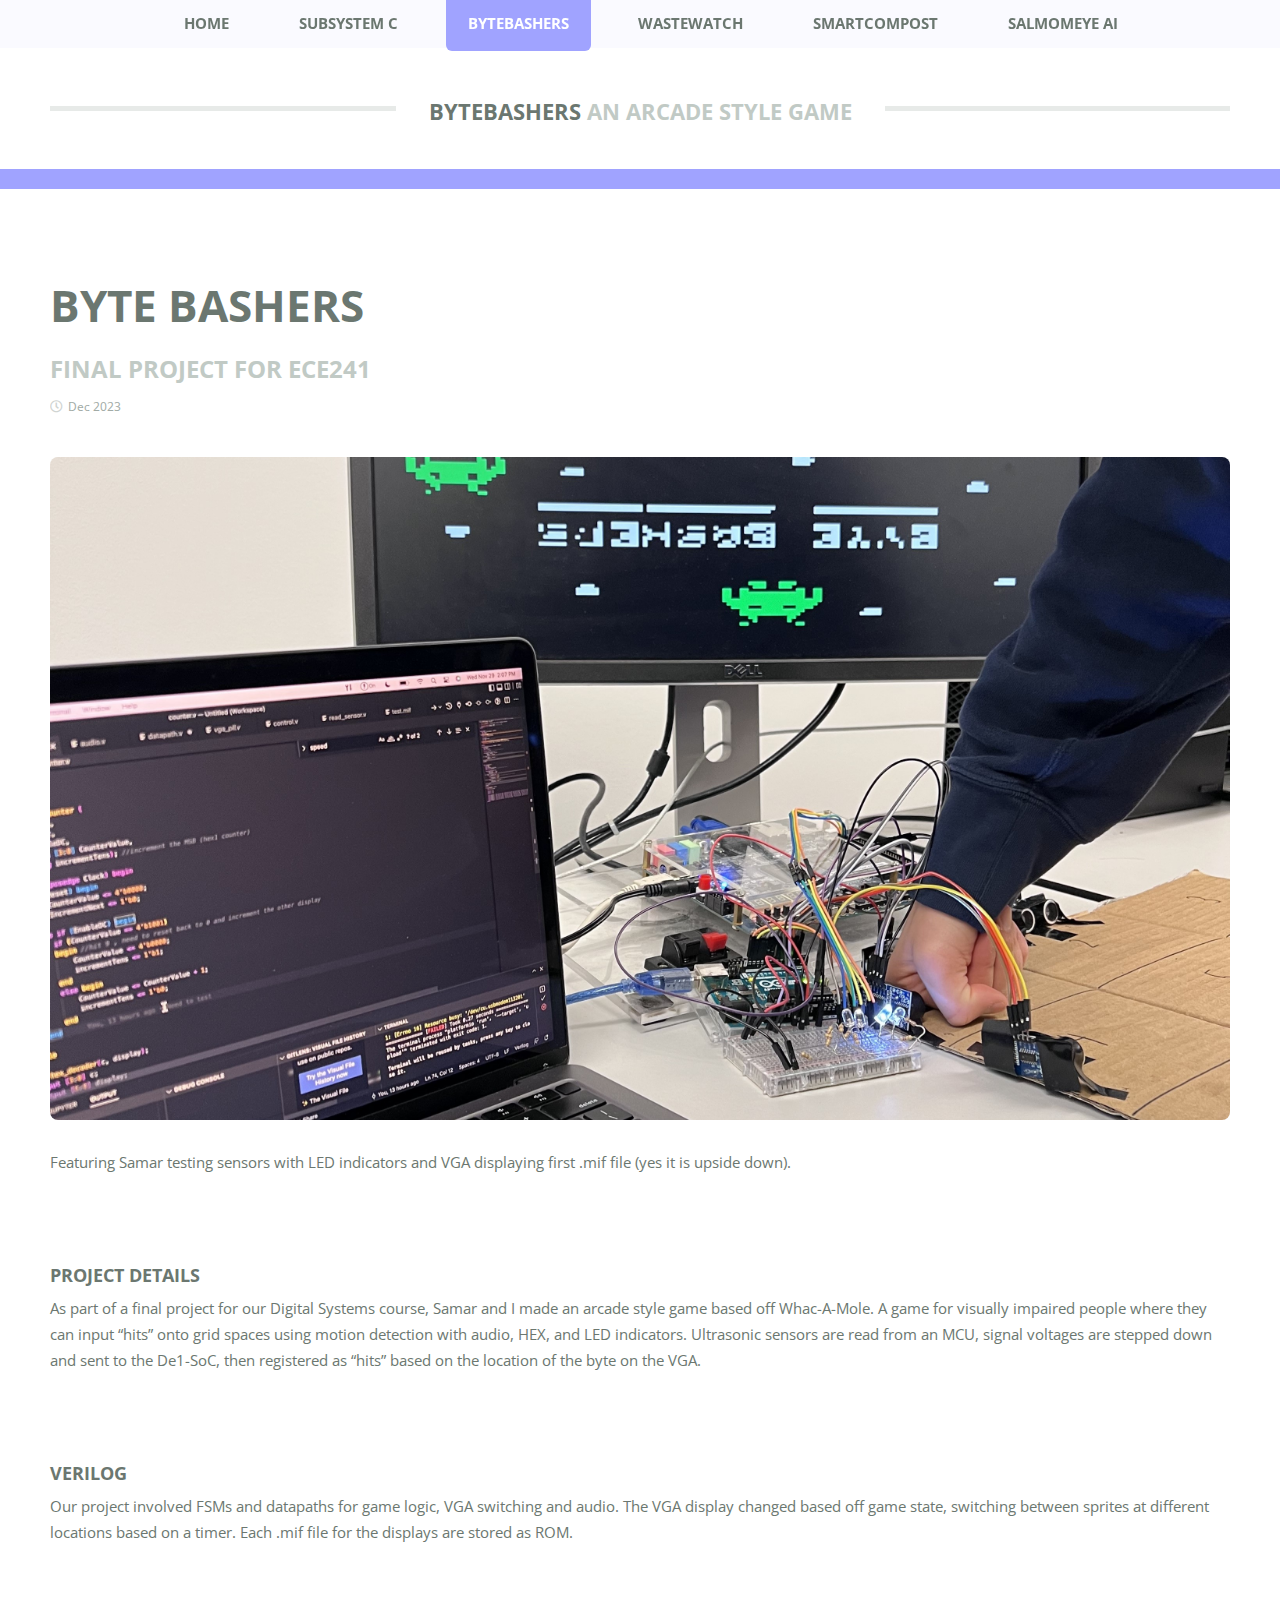
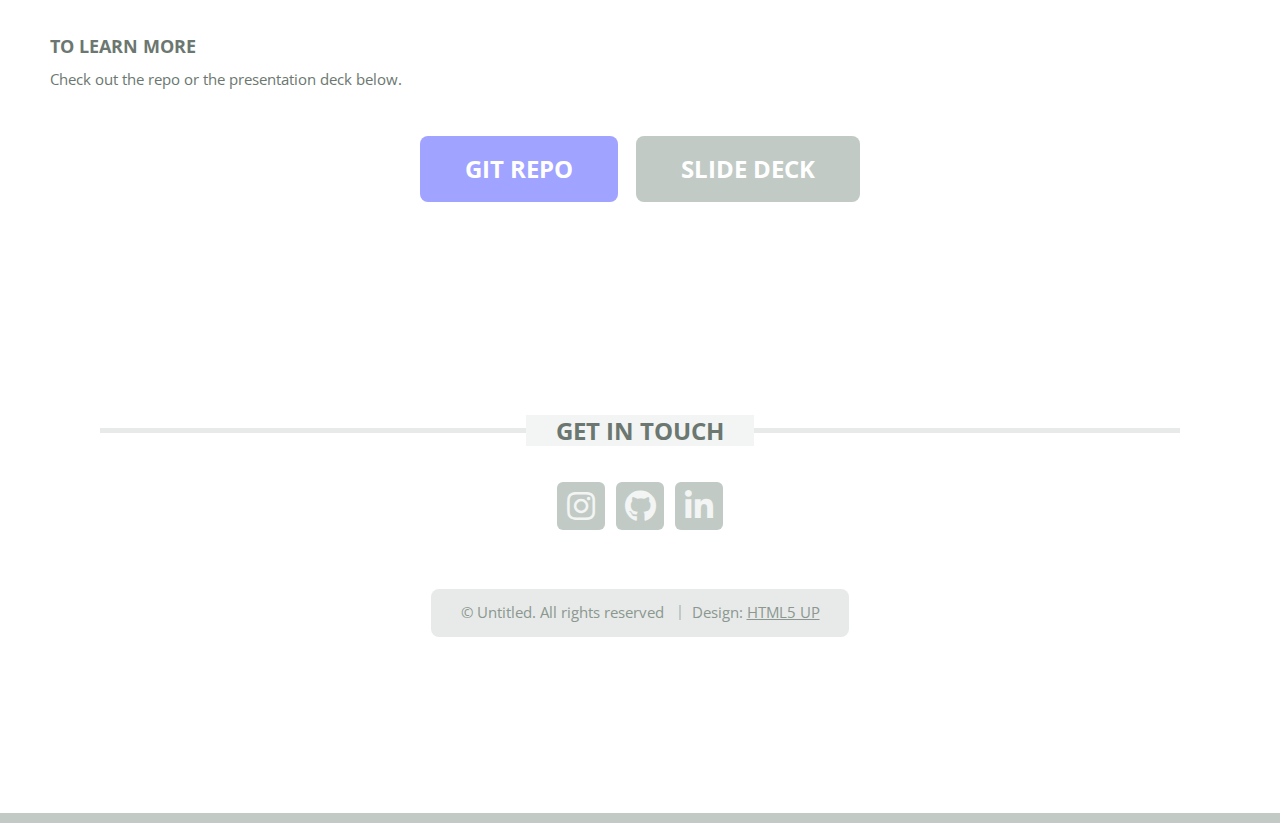
==== commit 7dccec08: "expanded" ====
--- a/Byte-Bashers.html
+++ b/Byte-Bashers.html
@@ -30,6 +30,7 @@
         <nav id="nav">
             <ul>
                 <li><a href="index.html">Home</a></li>
+                <li><a href="up-sidebar.html">Subsystem C</a></li>
                 <li class="current"><a href="Byte-Bashers.html">ByteBashers</a></li>
                 <li><a href="left-sidebar.html">WasteWatch</a></li>
                 <li><a href="right-sidebar.html">SmartCompost</a></li>
@@ -53,7 +54,6 @@
                                     <p>Final project for ECE241</p>
                                     <ul class="meta">
                                         <li class="icon fa-clock">Dec 2023</li>
-                                        <li class="icon fa-comments"><a href="#">n/a</a></li>
                                     </ul>
                                 </header>
 
@@ -79,13 +79,25 @@
                                 </section>
 
                                 <section>
+                                    <h3>Verilog</h3>
+                                    <p>
+                                        Our project involved FSMs and datapaths for game logic, VGA switching and audio.
+                                        The VGA display changed based off game state, switching between sprites at
+                                        different locations based on a timer. Each .mif file for the displays are stored
+                                        as ROM.
+                                    </p>
+                                </section>
+
+
+                                <section>
                                     <h3>To learn more</h3>
                                     <p>
                                         Check out the repo or the presentation deck below.
                                     </p>
                                     <div class="col-12">
                                         <ul class="actions">
-                                            <li><a href="https://github.com/anniew5/ByteBasher" class="button large">Git Repo</a></li>
+                                            <li><a href="https://github.com/anniew5/ByteBasher" class="button large">Git
+                                                    Repo</a></li>
                                             <li><a href="https://www.canva.com/design/DAF2IgiQlY4/-JRGJz05WamoTUd_dLypdQ/view?utm_content=DAF2IgiQlY4&utm_campaign=designshare&utm_medium=link&utm_source=editor"
                                                     class="button alt large">Slide Deck</a></li>
                                         </ul>
--- a/assets/css/main.css
+++ b/assets/css/main.css
@@ -7,44 +7,130 @@
 	Free for personal and commercial use under the CCA 3.0 license (html5up.net/license)
 */
 
-html, body, div, span, applet, object,
-iframe, h1, h2, h3, h4, h5, h6, p, blockquote,
-pre, a, abbr, acronym, address, big, cite,
-code, del, dfn, em, img, ins, kbd, q, s, samp,
-small, strike, strong, sub, sup, tt, var, b,
-u, i, center, dl, dt, dd, ol, ul, li, fieldset,
-form, label, legend, table, caption, tbody,
-tfoot, thead, tr, th, td, article, aside,
-canvas, details, embed, figure, figcaption,
-footer, header, hgroup, menu, nav, output, ruby,
-section, summary, time, mark, audio, video {
+html,
+body,
+div,
+span,
+applet,
+object,
+iframe,
+h1,
+h2,
+h3,
+h4,
+h5,
+h6,
+p,
+blockquote,
+pre,
+a,
+abbr,
+acronym,
+address,
+big,
+cite,
+code,
+del,
+dfn,
+em,
+img,
+ins,
+kbd,
+q,
+s,
+samp,
+small,
+strike,
+strong,
+sub,
+sup,
+tt,
+var,
+b,
+u,
+i,
+center,
+dl,
+dt,
+dd,
+ol,
+ul,
+li,
+fieldset,
+form,
+label,
+legend,
+table,
+caption,
+tbody,
+tfoot,
+thead,
+tr,
+th,
+td,
+article,
+aside,
+canvas,
+details,
+embed,
+figure,
+figcaption,
+footer,
+header,
+hgroup,
+menu,
+nav,
+output,
+ruby,
+section,
+summary,
+time,
+mark,
+audio,
+video {
 	margin: 0;
 	padding: 0;
 	border: 0;
 	font-size: 100%;
 	font: inherit;
-	vertical-align: baseline;}
-
-article, aside, details, figcaption, figure,
-footer, header, hgroup, menu, nav, section {
-	display: block;}
+	vertical-align: baseline;
+}
+
+article,
+aside,
+details,
+figcaption,
+figure,
+footer,
+header,
+hgroup,
+menu,
+nav,
+section {
+	display: block;
+}
 
 body {
 	line-height: 1;
 }
 
-ol, ul {
+ol,
+ul {
 	list-style: none;
 }
 
-blockquote, q {
+blockquote,
+q {
 	quotes: none;
 }
 
-	blockquote:before, blockquote:after, q:before, q:after {
-		content: '';
-		content: none;
-	}
+blockquote:before,
+blockquote:after,
+q:before,
+q:after {
+	content: '';
+	content: none;
+}
 
 table {
 	border-collapse: collapse;
@@ -65,7 +151,9 @@
 	padding: 0;
 }
 
-input, select, textarea {
+input,
+select,
+textarea {
 	-moz-appearance: none;
 	-webkit-appearance: none;
 	-ms-appearance: none;
@@ -74,193 +162,464 @@
 
 /* Basic */
 
-	html {
-		box-sizing: border-box;
-	}
-
-	*, *:before, *:after {
-		box-sizing: inherit;
-	}
-
-	body {
-		background: #f2f5f3;
-	}
-
-		body.is-preload *, body.is-preload *:before, body.is-preload *:after {
-			-moz-animation: none !important;
-			-webkit-animation: none !important;
-			-ms-animation: none !important;
-			animation: none !important;
-			-moz-transition: none !important;
-			-webkit-transition: none !important;
-			-ms-transition: none !important;
-			transition: none !important;
-		}
-
-	body, input, textarea, select {
-		font-family: 'Open Sans', sans-serif;
-		font-weight: 400;
-		color: #6b7770;
-		font-size: 13pt;
-		line-height: 2em;
-	}
-
-	h1, h2, h3, h4, h5, h6 {
-		font-family: 'Open Sans Condensed', sans-serif;
-		font-weight: 700;
-		text-transform: uppercase;
-		color: #6b7770;
-		margin: 0 0 0.5em 0;
-		line-height: 1.3;
-	}
-
-	h1 a, h2 a, h3 a, h4 a, h5 a, h6 a {
-		text-decoration: none;
-		color: inherit;
-	}
-
-	h2 {
-		font-size: 1.65em;
-	}
-
-		h2.major {
-			position: relative;
-			border-top: solid 5px #e7eae8;
-			font-size: 1.65em;
-			text-align: center;
-			margin: 0 0 3em 0;
-			top: 0.775em;
-		}
-
-			h2.major span {
-				background: #fff;
-				position: relative;
-				display: inline-block;
-				top: -0.775em;
-				padding: 0 1.25em 0 1.25em;
-			}
-
-	h3, h4 {
-		font-size: 1.25em;
-	}
-
-	a {
-		color: #006376;
-		text-decoration: underline;
-	}
-
-		a:hover {
-			text-decoration: none;
-		}
-
-	b, strong {
-		font-weight: 700;
-		color: #6b7770;
-	}
-
-	i, em {
-		font-style: italic;
-	}
-
-	br.clear {
-		clear: both;
-	}
-
-	sub {
-		position: relative;
-		top: 0.5em;
-		font-size: 0.8em;
-	}
-
-	sup {
-		position: relative;
-		top: -0.5em;
-		font-size: 0.8em;
-	}
-
-	hr {
-		border: 0;
-		border-top: solid 2px #E7EAE8;
-		margin: 0 0 3em 0;
-	}
-
-	blockquote {
-		border-left: solid 5px #E7EAE8;
-		padding: 1em 0 1em 1.5em;
-		font-style: italic;
-	}
-
-	p, ul, ol, dl, table {
-		margin-bottom: 3em;
-	}
+html {
+	box-sizing: border-box;
+}
+
+*,
+*:before,
+*:after {
+	box-sizing: inherit;
+}
+
+body {
+	background: #a0a3ff;
+}
+
+body.is-preload *,
+body.is-preload *:before,
+body.is-preload *:after {
+	-moz-animation: none !important;
+	-webkit-animation: none !important;
+	-ms-animation: none !important;
+	animation: none !important;
+	-moz-transition: none !important;
+	-webkit-transition: none !important;
+	-ms-transition: none !important;
+	transition: none !important;
+}
+
+body,
+input,
+textarea,
+select {
+	font-family: 'Open Sans', sans-serif;
+	font-weight: 400;
+	color: #6b7770;
+	font-size: 13pt;
+	line-height: 2em;
+}
+
+h1,
+h2,
+h3,
+h4,
+h5,
+h6 {
+	font-family: 'Open Sans Condensed', sans-serif;
+	font-weight: 700;
+	text-transform: uppercase;
+	color: #6b7770;
+	margin: 0 0 0.5em 0;
+	line-height: 1.3;
+}
+
+h1 a,
+h2 a,
+h3 a,
+h4 a,
+h5 a,
+h6 a {
+	text-decoration: none;
+	color: inherit;
+}
+
+h2 {
+	font-size: 1.65em;
+}
+
+h2.major {
+	position: relative;
+	border-top: solid 5px #e7eae8;
+	font-size: 1.65em;
+	text-align: center;
+	margin: 0 0 3em 0;
+	top: 0.775em;
+}
+
+h2.major span {
+	background: #fff;
+	position: relative;
+	display: inline-block;
+	top: -0.775em;
+	padding: 0 1.25em 0 1.25em;
+}
+
+h3,
+h4 {
+	font-size: 1.25em;
+}
+
+a {
+	color: #006376;
+	text-decoration: underline;
+}
+
+a:hover {
+	text-decoration: none;
+}
+
+b,
+strong {
+	font-weight: 700;
+	color: #6b7770;
+}
+
+i,
+em {
+	font-style: italic;
+}
+
+br.clear {
+	clear: both;
+}
+
+sub {
+	position: relative;
+	top: 0.5em;
+	font-size: 0.8em;
+}
+
+sup {
+	position: relative;
+	top: -0.5em;
+	font-size: 0.8em;
+}
+
+hr {
+	border: 0;
+	border-top: solid 2px #a0a3ff;
+	margin: 0 0 3em 0;
+}
+
+blockquote {
+	border-left: solid 5px #a0a3ff;
+	padding: 1em 0 1em 1.5em;
+	font-style: italic;
+}
+
+p,
+ul,
+ol,
+dl,
+table {
+	margin-bottom: 3em;
+}
 
 /* Section/Article */
 
-	section, article {
-		margin-bottom: 6em;
-	}
-
-		section > :last-child, section:last-child, article > :last-child, article:last-child {
-			margin-bottom: 0;
-		}
-
-	header > p {
-		display: block;
-		font-family: 'Open Sans Condensed', sans-serif;
-		font-weight: 700;
-		text-transform: uppercase;
-		color: #c1cac5;
-	}
+section,
+article {
+	margin-bottom: 6em;
+}
+
+section> :last-child,
+section:last-child,
+article> :last-child,
+article:last-child {
+	margin-bottom: 0;
+}
+
+header>p {
+	display: block;
+	font-family: 'Open Sans Condensed', sans-serif;
+	font-weight: 700;
+	text-transform: uppercase;
+	color: #c1cac5;
+}
 
 /* Container */
 
+.container {
+	margin: 0 auto;
+	max-width: 100%;
+	width: 64em;
+}
+
+@media screen and (max-width: 1680px) {
+
 	.container {
-		margin: 0 auto;
-		max-width: 100%;
-		width: 64em;
-	}
-
-		@media screen and (max-width: 1680px) {
-
-			.container {
-				width: 75em;
-			}
-
-		}
-
-		@media screen and (max-width: 1280px) {
-
-			.container {
-				width: calc(100% - 100px);
-			}
-
-		}
-
-		@media screen and (max-width: 980px) {
-
-			.container {
-				width: calc(100% - 100px);
-			}
-
-		}
-
-		@media screen and (max-width: 736px) {
-
-			.container {
-				width: calc(100% - 40px);
-			}
-
-		}
-
-		@media screen and (max-width: 360px) {
-
-			.container {
-				width: calc(100% - 30px);
-			}
-
-		}
+		width: 75em;
+	}
+
+}
+
+@media screen and (max-width: 1280px) {
+
+	.container {
+		width: calc(100% - 100px);
+	}
+
+}
+
+@media screen and (max-width: 980px) {
+
+	.container {
+		width: calc(100% - 100px);
+	}
+
+}
+
+@media screen and (max-width: 736px) {
+
+	.container {
+		width: calc(100% - 40px);
+	}
+
+}
+
+@media screen and (max-width: 360px) {
+
+	.container {
+		width: calc(100% - 30px);
+	}
+
+}
 
 /* Row */
+
+.row {
+	display: flex;
+	flex-wrap: wrap;
+	box-sizing: border-box;
+	align-items: stretch;
+}
+
+.row>* {
+	box-sizing: border-box;
+}
+
+.row.gtr-uniform>*> :last-child {
+	margin-bottom: 0;
+}
+
+.row.aln-left {
+	justify-content: flex-start;
+}
+
+.row.aln-center {
+	justify-content: center;
+}
+
+.row.aln-right {
+	justify-content: flex-end;
+}
+
+.row.aln-top {
+	align-items: flex-start;
+}
+
+.row.aln-middle {
+	align-items: center;
+}
+
+.row.aln-bottom {
+	align-items: flex-end;
+}
+
+.row>.imp {
+	order: -1;
+}
+
+.row>.col-1 {
+	width: 8.33333%;
+}
+
+.row>.off-1 {
+	margin-left: 8.33333%;
+}
+
+.row>.col-2 {
+	width: 16.66667%;
+}
+
+.row>.off-2 {
+	margin-left: 16.66667%;
+}
+
+.row>.col-3 {
+	width: 25%;
+}
+
+.row>.off-3 {
+	margin-left: 25%;
+}
+
+.row>.col-4 {
+	width: 33.33333%;
+}
+
+.row>.off-4 {
+	margin-left: 33.33333%;
+}
+
+.row>.col-5 {
+	width: 41.66667%;
+}
+
+.row>.off-5 {
+	margin-left: 41.66667%;
+}
+
+.row>.col-6 {
+	width: 50%;
+}
+
+.row>.off-6 {
+	margin-left: 50%;
+}
+
+.row>.col-7 {
+	width: 58.33333%;
+}
+
+.row>.off-7 {
+	margin-left: 58.33333%;
+}
+
+.row>.col-8 {
+	width: 66.66667%;
+}
+
+.row>.off-8 {
+	margin-left: 66.66667%;
+}
+
+.row>.col-9 {
+	width: 75%;
+}
+
+.row>.off-9 {
+	margin-left: 75%;
+}
+
+.row>.col-10 {
+	width: 83.33333%;
+}
+
+.row>.off-10 {
+	margin-left: 83.33333%;
+}
+
+.row>.col-11 {
+	width: 91.66667%;
+}
+
+.row>.off-11 {
+	margin-left: 91.66667%;
+}
+
+.row>.col-12 {
+	width: 100%;
+}
+
+.row>.off-12 {
+	margin-left: 100%;
+}
+
+.row.gtr-0 {
+	margin-top: 0px;
+	margin-left: 0px;
+}
+
+.row.gtr-0>* {
+	padding: 0px 0 0 0px;
+}
+
+.row.gtr-0.gtr-uniform {
+	margin-top: 0px;
+}
+
+.row.gtr-0.gtr-uniform>* {
+	padding-top: 0px;
+}
+
+.row.gtr-25 {
+	margin-top: -12.5px;
+	margin-left: -12.5px;
+}
+
+.row.gtr-25>* {
+	padding: 12.5px 0 0 12.5px;
+}
+
+.row.gtr-25.gtr-uniform {
+	margin-top: -12.5px;
+}
+
+.row.gtr-25.gtr-uniform>* {
+	padding-top: 12.5px;
+}
+
+.row.gtr-50 {
+	margin-top: -25px;
+	margin-left: -25px;
+}
+
+.row.gtr-50>* {
+	padding: 25px 0 0 25px;
+}
+
+.row.gtr-50.gtr-uniform {
+	margin-top: -25px;
+}
+
+.row.gtr-50.gtr-uniform>* {
+	padding-top: 25px;
+}
+
+.row {
+	margin-top: -50px;
+	margin-left: -50px;
+}
+
+.row>* {
+	padding: 50px 0 0 50px;
+}
+
+.row.gtr-uniform {
+	margin-top: -50px;
+}
+
+.row.gtr-uniform>* {
+	padding-top: 50px;
+}
+
+.row.gtr-150 {
+	margin-top: -75px;
+	margin-left: -75px;
+}
+
+.row.gtr-150>* {
+	padding: 75px 0 0 75px;
+}
+
+.row.gtr-150.gtr-uniform {
+	margin-top: -75px;
+}
+
+.row.gtr-150.gtr-uniform>* {
+	padding-top: 75px;
+}
+
+.row.gtr-200 {
+	margin-top: -100px;
+	margin-left: -100px;
+}
+
+.row.gtr-200>* {
+	padding: 100px 0 0 100px;
+}
+
+.row.gtr-200.gtr-uniform {
+	margin-top: -100px;
+}
+
+.row.gtr-200.gtr-uniform>* {
+	padding-top: 100px;
+}
+
+@media screen and (max-width: 1680px) {
 
 	.row {
 		display: flex;
@@ -269,2839 +628,2618 @@
 		align-items: stretch;
 	}
 
-		.row > * {
-			box-sizing: border-box;
-		}
-
-		.row.gtr-uniform > * > :last-child {
-			margin-bottom: 0;
-		}
-
-		.row.aln-left {
-			justify-content: flex-start;
-		}
-
-		.row.aln-center {
-			justify-content: center;
-		}
-
-		.row.aln-right {
-			justify-content: flex-end;
-		}
-
-		.row.aln-top {
-			align-items: flex-start;
-		}
-
-		.row.aln-middle {
-			align-items: center;
-		}
-
-		.row.aln-bottom {
-			align-items: flex-end;
-		}
-
-		.row > .imp {
-			order: -1;
-		}
-
-		.row > .col-1 {
-			width: 8.33333%;
-		}
-
-		.row > .off-1 {
-			margin-left: 8.33333%;
-		}
-
-		.row > .col-2 {
-			width: 16.66667%;
-		}
-
-		.row > .off-2 {
-			margin-left: 16.66667%;
-		}
-
-		.row > .col-3 {
-			width: 25%;
-		}
-
-		.row > .off-3 {
-			margin-left: 25%;
-		}
-
-		.row > .col-4 {
-			width: 33.33333%;
-		}
-
-		.row > .off-4 {
-			margin-left: 33.33333%;
-		}
-
-		.row > .col-5 {
-			width: 41.66667%;
-		}
-
-		.row > .off-5 {
-			margin-left: 41.66667%;
-		}
-
-		.row > .col-6 {
-			width: 50%;
-		}
-
-		.row > .off-6 {
-			margin-left: 50%;
-		}
-
-		.row > .col-7 {
-			width: 58.33333%;
-		}
-
-		.row > .off-7 {
-			margin-left: 58.33333%;
-		}
-
-		.row > .col-8 {
-			width: 66.66667%;
-		}
-
-		.row > .off-8 {
-			margin-left: 66.66667%;
-		}
-
-		.row > .col-9 {
-			width: 75%;
-		}
-
-		.row > .off-9 {
-			margin-left: 75%;
-		}
-
-		.row > .col-10 {
-			width: 83.33333%;
-		}
-
-		.row > .off-10 {
-			margin-left: 83.33333%;
-		}
-
-		.row > .col-11 {
-			width: 91.66667%;
-		}
-
-		.row > .off-11 {
-			margin-left: 91.66667%;
-		}
-
-		.row > .col-12 {
-			width: 100%;
-		}
-
-		.row > .off-12 {
-			margin-left: 100%;
-		}
-
-		.row.gtr-0 {
-			margin-top: 0px;
-			margin-left: 0px;
-		}
-
-			.row.gtr-0 > * {
-				padding: 0px 0 0 0px;
-			}
-
-			.row.gtr-0.gtr-uniform {
-				margin-top: 0px;
-			}
-
-				.row.gtr-0.gtr-uniform > * {
-					padding-top: 0px;
-				}
-
-		.row.gtr-25 {
-			margin-top: -12.5px;
-			margin-left: -12.5px;
-		}
-
-			.row.gtr-25 > * {
-				padding: 12.5px 0 0 12.5px;
-			}
-
-			.row.gtr-25.gtr-uniform {
-				margin-top: -12.5px;
-			}
-
-				.row.gtr-25.gtr-uniform > * {
-					padding-top: 12.5px;
-				}
-
-		.row.gtr-50 {
-			margin-top: -25px;
-			margin-left: -25px;
-		}
-
-			.row.gtr-50 > * {
-				padding: 25px 0 0 25px;
-			}
-
-			.row.gtr-50.gtr-uniform {
-				margin-top: -25px;
-			}
-
-				.row.gtr-50.gtr-uniform > * {
-					padding-top: 25px;
-				}
-
-		.row {
-			margin-top: -50px;
-			margin-left: -50px;
-		}
-
-			.row > * {
-				padding: 50px 0 0 50px;
-			}
-
-			.row.gtr-uniform {
-				margin-top: -50px;
-			}
-
-				.row.gtr-uniform > * {
-					padding-top: 50px;
-				}
-
-		.row.gtr-150 {
-			margin-top: -75px;
-			margin-left: -75px;
-		}
-
-			.row.gtr-150 > * {
-				padding: 75px 0 0 75px;
-			}
-
-			.row.gtr-150.gtr-uniform {
-				margin-top: -75px;
-			}
-
-				.row.gtr-150.gtr-uniform > * {
-					padding-top: 75px;
-				}
-
-		.row.gtr-200 {
-			margin-top: -100px;
-			margin-left: -100px;
-		}
-
-			.row.gtr-200 > * {
-				padding: 100px 0 0 100px;
-			}
-
-			.row.gtr-200.gtr-uniform {
-				margin-top: -100px;
-			}
-
-				.row.gtr-200.gtr-uniform > * {
-					padding-top: 100px;
-				}
-
-		@media screen and (max-width: 1680px) {
-
-			.row {
-				display: flex;
-				flex-wrap: wrap;
-				box-sizing: border-box;
-				align-items: stretch;
-			}
-
-				.row > * {
-					box-sizing: border-box;
-				}
-
-				.row.gtr-uniform > * > :last-child {
-					margin-bottom: 0;
-				}
-
-				.row.aln-left {
-					justify-content: flex-start;
-				}
-
-				.row.aln-center {
-					justify-content: center;
-				}
-
-				.row.aln-right {
-					justify-content: flex-end;
-				}
-
-				.row.aln-top {
-					align-items: flex-start;
-				}
-
-				.row.aln-middle {
-					align-items: center;
-				}
-
-				.row.aln-bottom {
-					align-items: flex-end;
-				}
-
-				.row > .imp-xlarge {
-					order: -1;
-				}
-
-				.row > .col-1-xlarge {
-					width: 8.33333%;
-				}
-
-				.row > .off-1-xlarge {
-					margin-left: 8.33333%;
-				}
-
-				.row > .col-2-xlarge {
-					width: 16.66667%;
-				}
-
-				.row > .off-2-xlarge {
-					margin-left: 16.66667%;
-				}
-
-				.row > .col-3-xlarge {
-					width: 25%;
-				}
-
-				.row > .off-3-xlarge {
-					margin-left: 25%;
-				}
-
-				.row > .col-4-xlarge {
-					width: 33.33333%;
-				}
-
-				.row > .off-4-xlarge {
-					margin-left: 33.33333%;
-				}
-
-				.row > .col-5-xlarge {
-					width: 41.66667%;
-				}
-
-				.row > .off-5-xlarge {
-					margin-left: 41.66667%;
-				}
-
-				.row > .col-6-xlarge {
-					width: 50%;
-				}
-
-				.row > .off-6-xlarge {
-					margin-left: 50%;
-				}
-
-				.row > .col-7-xlarge {
-					width: 58.33333%;
-				}
-
-				.row > .off-7-xlarge {
-					margin-left: 58.33333%;
-				}
-
-				.row > .col-8-xlarge {
-					width: 66.66667%;
-				}
-
-				.row > .off-8-xlarge {
-					margin-left: 66.66667%;
-				}
-
-				.row > .col-9-xlarge {
-					width: 75%;
-				}
-
-				.row > .off-9-xlarge {
-					margin-left: 75%;
-				}
-
-				.row > .col-10-xlarge {
-					width: 83.33333%;
-				}
-
-				.row > .off-10-xlarge {
-					margin-left: 83.33333%;
-				}
-
-				.row > .col-11-xlarge {
-					width: 91.66667%;
-				}
-
-				.row > .off-11-xlarge {
-					margin-left: 91.66667%;
-				}
-
-				.row > .col-12-xlarge {
-					width: 100%;
-				}
-
-				.row > .off-12-xlarge {
-					margin-left: 100%;
-				}
-
-				.row.gtr-0 {
-					margin-top: 0px;
-					margin-left: 0px;
-				}
-
-					.row.gtr-0 > * {
-						padding: 0px 0 0 0px;
-					}
-
-					.row.gtr-0.gtr-uniform {
-						margin-top: 0px;
-					}
-
-						.row.gtr-0.gtr-uniform > * {
-							padding-top: 0px;
-						}
-
-				.row.gtr-25 {
-					margin-top: -12.5px;
-					margin-left: -12.5px;
-				}
-
-					.row.gtr-25 > * {
-						padding: 12.5px 0 0 12.5px;
-					}
-
-					.row.gtr-25.gtr-uniform {
-						margin-top: -12.5px;
-					}
-
-						.row.gtr-25.gtr-uniform > * {
-							padding-top: 12.5px;
-						}
-
-				.row.gtr-50 {
-					margin-top: -25px;
-					margin-left: -25px;
-				}
-
-					.row.gtr-50 > * {
-						padding: 25px 0 0 25px;
-					}
-
-					.row.gtr-50.gtr-uniform {
-						margin-top: -25px;
-					}
-
-						.row.gtr-50.gtr-uniform > * {
-							padding-top: 25px;
-						}
-
-				.row {
-					margin-top: -50px;
-					margin-left: -50px;
-				}
-
-					.row > * {
-						padding: 50px 0 0 50px;
-					}
-
-					.row.gtr-uniform {
-						margin-top: -50px;
-					}
-
-						.row.gtr-uniform > * {
-							padding-top: 50px;
-						}
-
-				.row.gtr-150 {
-					margin-top: -75px;
-					margin-left: -75px;
-				}
-
-					.row.gtr-150 > * {
-						padding: 75px 0 0 75px;
-					}
-
-					.row.gtr-150.gtr-uniform {
-						margin-top: -75px;
-					}
-
-						.row.gtr-150.gtr-uniform > * {
-							padding-top: 75px;
-						}
-
-				.row.gtr-200 {
-					margin-top: -100px;
-					margin-left: -100px;
-				}
-
-					.row.gtr-200 > * {
-						padding: 100px 0 0 100px;
-					}
-
-					.row.gtr-200.gtr-uniform {
-						margin-top: -100px;
-					}
-
-						.row.gtr-200.gtr-uniform > * {
-							padding-top: 100px;
-						}
-
-		}
-
-		@media screen and (max-width: 1280px) {
-
-			.row {
-				display: flex;
-				flex-wrap: wrap;
-				box-sizing: border-box;
-				align-items: stretch;
-			}
-
-				.row > * {
-					box-sizing: border-box;
-				}
-
-				.row.gtr-uniform > * > :last-child {
-					margin-bottom: 0;
-				}
-
-				.row.aln-left {
-					justify-content: flex-start;
-				}
-
-				.row.aln-center {
-					justify-content: center;
-				}
-
-				.row.aln-right {
-					justify-content: flex-end;
-				}
-
-				.row.aln-top {
-					align-items: flex-start;
-				}
-
-				.row.aln-middle {
-					align-items: center;
-				}
-
-				.row.aln-bottom {
-					align-items: flex-end;
-				}
-
-				.row > .imp-large {
-					order: -1;
-				}
-
-				.row > .col-1-large {
-					width: 8.33333%;
-				}
-
-				.row > .off-1-large {
-					margin-left: 8.33333%;
-				}
-
-				.row > .col-2-large {
-					width: 16.66667%;
-				}
-
-				.row > .off-2-large {
-					margin-left: 16.66667%;
-				}
-
-				.row > .col-3-large {
-					width: 25%;
-				}
-
-				.row > .off-3-large {
-					margin-left: 25%;
-				}
-
-				.row > .col-4-large {
-					width: 33.33333%;
-				}
-
-				.row > .off-4-large {
-					margin-left: 33.33333%;
-				}
-
-				.row > .col-5-large {
-					width: 41.66667%;
-				}
-
-				.row > .off-5-large {
-					margin-left: 41.66667%;
-				}
-
-				.row > .col-6-large {
-					width: 50%;
-				}
-
-				.row > .off-6-large {
-					margin-left: 50%;
-				}
-
-				.row > .col-7-large {
-					width: 58.33333%;
-				}
-
-				.row > .off-7-large {
-					margin-left: 58.33333%;
-				}
-
-				.row > .col-8-large {
-					width: 66.66667%;
-				}
-
-				.row > .off-8-large {
-					margin-left: 66.66667%;
-				}
-
-				.row > .col-9-large {
-					width: 75%;
-				}
-
-				.row > .off-9-large {
-					margin-left: 75%;
-				}
-
-				.row > .col-10-large {
-					width: 83.33333%;
-				}
-
-				.row > .off-10-large {
-					margin-left: 83.33333%;
-				}
-
-				.row > .col-11-large {
-					width: 91.66667%;
-				}
-
-				.row > .off-11-large {
-					margin-left: 91.66667%;
-				}
-
-				.row > .col-12-large {
-					width: 100%;
-				}
-
-				.row > .off-12-large {
-					margin-left: 100%;
-				}
-
-				.row.gtr-0 {
-					margin-top: 0px;
-					margin-left: 0px;
-				}
-
-					.row.gtr-0 > * {
-						padding: 0px 0 0 0px;
-					}
-
-					.row.gtr-0.gtr-uniform {
-						margin-top: 0px;
-					}
-
-						.row.gtr-0.gtr-uniform > * {
-							padding-top: 0px;
-						}
-
-				.row.gtr-25 {
-					margin-top: -10px;
-					margin-left: -10px;
-				}
-
-					.row.gtr-25 > * {
-						padding: 10px 0 0 10px;
-					}
-
-					.row.gtr-25.gtr-uniform {
-						margin-top: -10px;
-					}
-
-						.row.gtr-25.gtr-uniform > * {
-							padding-top: 10px;
-						}
-
-				.row.gtr-50 {
-					margin-top: -20px;
-					margin-left: -20px;
-				}
-
-					.row.gtr-50 > * {
-						padding: 20px 0 0 20px;
-					}
-
-					.row.gtr-50.gtr-uniform {
-						margin-top: -20px;
-					}
-
-						.row.gtr-50.gtr-uniform > * {
-							padding-top: 20px;
-						}
-
-				.row {
-					margin-top: -40px;
-					margin-left: -40px;
-				}
-
-					.row > * {
-						padding: 40px 0 0 40px;
-					}
-
-					.row.gtr-uniform {
-						margin-top: -40px;
-					}
-
-						.row.gtr-uniform > * {
-							padding-top: 40px;
-						}
-
-				.row.gtr-150 {
-					margin-top: -60px;
-					margin-left: -60px;
-				}
-
-					.row.gtr-150 > * {
-						padding: 60px 0 0 60px;
-					}
-
-					.row.gtr-150.gtr-uniform {
-						margin-top: -60px;
-					}
-
-						.row.gtr-150.gtr-uniform > * {
-							padding-top: 60px;
-						}
-
-				.row.gtr-200 {
-					margin-top: -80px;
-					margin-left: -80px;
-				}
-
-					.row.gtr-200 > * {
-						padding: 80px 0 0 80px;
-					}
-
-					.row.gtr-200.gtr-uniform {
-						margin-top: -80px;
-					}
-
-						.row.gtr-200.gtr-uniform > * {
-							padding-top: 80px;
-						}
-
-		}
-
-		@media screen and (max-width: 980px) {
-
-			.row {
-				display: flex;
-				flex-wrap: wrap;
-				box-sizing: border-box;
-				align-items: stretch;
-			}
-
-				.row > * {
-					box-sizing: border-box;
-				}
-
-				.row.gtr-uniform > * > :last-child {
-					margin-bottom: 0;
-				}
-
-				.row.aln-left {
-					justify-content: flex-start;
-				}
-
-				.row.aln-center {
-					justify-content: center;
-				}
-
-				.row.aln-right {
-					justify-content: flex-end;
-				}
-
-				.row.aln-top {
-					align-items: flex-start;
-				}
-
-				.row.aln-middle {
-					align-items: center;
-				}
-
-				.row.aln-bottom {
-					align-items: flex-end;
-				}
-
-				.row > .imp-medium {
-					order: -1;
-				}
-
-				.row > .col-1-medium {
-					width: 8.33333%;
-				}
-
-				.row > .off-1-medium {
-					margin-left: 8.33333%;
-				}
-
-				.row > .col-2-medium {
-					width: 16.66667%;
-				}
-
-				.row > .off-2-medium {
-					margin-left: 16.66667%;
-				}
-
-				.row > .col-3-medium {
-					width: 25%;
-				}
-
-				.row > .off-3-medium {
-					margin-left: 25%;
-				}
-
-				.row > .col-4-medium {
-					width: 33.33333%;
-				}
-
-				.row > .off-4-medium {
-					margin-left: 33.33333%;
-				}
-
-				.row > .col-5-medium {
-					width: 41.66667%;
-				}
-
-				.row > .off-5-medium {
-					margin-left: 41.66667%;
-				}
-
-				.row > .col-6-medium {
-					width: 50%;
-				}
-
-				.row > .off-6-medium {
-					margin-left: 50%;
-				}
-
-				.row > .col-7-medium {
-					width: 58.33333%;
-				}
-
-				.row > .off-7-medium {
-					margin-left: 58.33333%;
-				}
-
-				.row > .col-8-medium {
-					width: 66.66667%;
-				}
-
-				.row > .off-8-medium {
-					margin-left: 66.66667%;
-				}
-
-				.row > .col-9-medium {
-					width: 75%;
-				}
-
-				.row > .off-9-medium {
-					margin-left: 75%;
-				}
-
-				.row > .col-10-medium {
-					width: 83.33333%;
-				}
-
-				.row > .off-10-medium {
-					margin-left: 83.33333%;
-				}
-
-				.row > .col-11-medium {
-					width: 91.66667%;
-				}
-
-				.row > .off-11-medium {
-					margin-left: 91.66667%;
-				}
-
-				.row > .col-12-medium {
-					width: 100%;
-				}
-
-				.row > .off-12-medium {
-					margin-left: 100%;
-				}
-
-				.row.gtr-0 {
-					margin-top: 0px;
-					margin-left: 0px;
-				}
-
-					.row.gtr-0 > * {
-						padding: 0px 0 0 0px;
-					}
-
-					.row.gtr-0.gtr-uniform {
-						margin-top: 0px;
-					}
-
-						.row.gtr-0.gtr-uniform > * {
-							padding-top: 0px;
-						}
-
-				.row.gtr-25 {
-					margin-top: -12.5px;
-					margin-left: -12.5px;
-				}
-
-					.row.gtr-25 > * {
-						padding: 12.5px 0 0 12.5px;
-					}
-
-					.row.gtr-25.gtr-uniform {
-						margin-top: -12.5px;
-					}
-
-						.row.gtr-25.gtr-uniform > * {
-							padding-top: 12.5px;
-						}
-
-				.row.gtr-50 {
-					margin-top: -25px;
-					margin-left: -25px;
-				}
-
-					.row.gtr-50 > * {
-						padding: 25px 0 0 25px;
-					}
-
-					.row.gtr-50.gtr-uniform {
-						margin-top: -25px;
-					}
-
-						.row.gtr-50.gtr-uniform > * {
-							padding-top: 25px;
-						}
-
-				.row {
-					margin-top: -50px;
-					margin-left: -50px;
-				}
-
-					.row > * {
-						padding: 50px 0 0 50px;
-					}
-
-					.row.gtr-uniform {
-						margin-top: -50px;
-					}
-
-						.row.gtr-uniform > * {
-							padding-top: 50px;
-						}
-
-				.row.gtr-150 {
-					margin-top: -75px;
-					margin-left: -75px;
-				}
-
-					.row.gtr-150 > * {
-						padding: 75px 0 0 75px;
-					}
-
-					.row.gtr-150.gtr-uniform {
-						margin-top: -75px;
-					}
-
-						.row.gtr-150.gtr-uniform > * {
-							padding-top: 75px;
-						}
-
-				.row.gtr-200 {
-					margin-top: -100px;
-					margin-left: -100px;
-				}
-
-					.row.gtr-200 > * {
-						padding: 100px 0 0 100px;
-					}
-
-					.row.gtr-200.gtr-uniform {
-						margin-top: -100px;
-					}
-
-						.row.gtr-200.gtr-uniform > * {
-							padding-top: 100px;
-						}
-
-		}
-
-		@media screen and (max-width: 736px) {
-
-			.row {
-				display: flex;
-				flex-wrap: wrap;
-				box-sizing: border-box;
-				align-items: stretch;
-			}
-
-				.row > * {
-					box-sizing: border-box;
-				}
-
-				.row.gtr-uniform > * > :last-child {
-					margin-bottom: 0;
-				}
-
-				.row.aln-left {
-					justify-content: flex-start;
-				}
-
-				.row.aln-center {
-					justify-content: center;
-				}
-
-				.row.aln-right {
-					justify-content: flex-end;
-				}
-
-				.row.aln-top {
-					align-items: flex-start;
-				}
-
-				.row.aln-middle {
-					align-items: center;
-				}
-
-				.row.aln-bottom {
-					align-items: flex-end;
-				}
-
-				.row > .imp-small {
-					order: -1;
-				}
-
-				.row > .col-1-small {
-					width: 8.33333%;
-				}
-
-				.row > .off-1-small {
-					margin-left: 8.33333%;
-				}
-
-				.row > .col-2-small {
-					width: 16.66667%;
-				}
-
-				.row > .off-2-small {
-					margin-left: 16.66667%;
-				}
-
-				.row > .col-3-small {
-					width: 25%;
-				}
-
-				.row > .off-3-small {
-					margin-left: 25%;
-				}
-
-				.row > .col-4-small {
-					width: 33.33333%;
-				}
-
-				.row > .off-4-small {
-					margin-left: 33.33333%;
-				}
-
-				.row > .col-5-small {
-					width: 41.66667%;
-				}
-
-				.row > .off-5-small {
-					margin-left: 41.66667%;
-				}
-
-				.row > .col-6-small {
-					width: 50%;
-				}
-
-				.row > .off-6-small {
-					margin-left: 50%;
-				}
-
-				.row > .col-7-small {
-					width: 58.33333%;
-				}
-
-				.row > .off-7-small {
-					margin-left: 58.33333%;
-				}
-
-				.row > .col-8-small {
-					width: 66.66667%;
-				}
-
-				.row > .off-8-small {
-					margin-left: 66.66667%;
-				}
-
-				.row > .col-9-small {
-					width: 75%;
-				}
-
-				.row > .off-9-small {
-					margin-left: 75%;
-				}
-
-				.row > .col-10-small {
-					width: 83.33333%;
-				}
-
-				.row > .off-10-small {
-					margin-left: 83.33333%;
-				}
-
-				.row > .col-11-small {
-					width: 91.66667%;
-				}
-
-				.row > .off-11-small {
-					margin-left: 91.66667%;
-				}
-
-				.row > .col-12-small {
-					width: 100%;
-				}
-
-				.row > .off-12-small {
-					margin-left: 100%;
-				}
-
-				.row.gtr-0 {
-					margin-top: 0px;
-					margin-left: 0px;
-				}
-
-					.row.gtr-0 > * {
-						padding: 0px 0 0 0px;
-					}
-
-					.row.gtr-0.gtr-uniform {
-						margin-top: 0px;
-					}
-
-						.row.gtr-0.gtr-uniform > * {
-							padding-top: 0px;
-						}
-
-				.row.gtr-25 {
-					margin-top: -5px;
-					margin-left: -5px;
-				}
-
-					.row.gtr-25 > * {
-						padding: 5px 0 0 5px;
-					}
-
-					.row.gtr-25.gtr-uniform {
-						margin-top: -5px;
-					}
-
-						.row.gtr-25.gtr-uniform > * {
-							padding-top: 5px;
-						}
-
-				.row.gtr-50 {
-					margin-top: -10px;
-					margin-left: -10px;
-				}
-
-					.row.gtr-50 > * {
-						padding: 10px 0 0 10px;
-					}
-
-					.row.gtr-50.gtr-uniform {
-						margin-top: -10px;
-					}
-
-						.row.gtr-50.gtr-uniform > * {
-							padding-top: 10px;
-						}
-
-				.row {
-					margin-top: -20px;
-					margin-left: -20px;
-				}
-
-					.row > * {
-						padding: 20px 0 0 20px;
-					}
-
-					.row.gtr-uniform {
-						margin-top: -20px;
-					}
-
-						.row.gtr-uniform > * {
-							padding-top: 20px;
-						}
-
-				.row.gtr-150 {
-					margin-top: -30px;
-					margin-left: -30px;
-				}
-
-					.row.gtr-150 > * {
-						padding: 30px 0 0 30px;
-					}
-
-					.row.gtr-150.gtr-uniform {
-						margin-top: -30px;
-					}
-
-						.row.gtr-150.gtr-uniform > * {
-							padding-top: 30px;
-						}
-
-				.row.gtr-200 {
-					margin-top: -40px;
-					margin-left: -40px;
-				}
-
-					.row.gtr-200 > * {
-						padding: 40px 0 0 40px;
-					}
-
-					.row.gtr-200.gtr-uniform {
-						margin-top: -40px;
-					}
-
-						.row.gtr-200.gtr-uniform > * {
-							padding-top: 40px;
-						}
-
-		}
-
-		@media screen and (max-width: 360px) {
-
-			.row {
-				display: flex;
-				flex-wrap: wrap;
-				box-sizing: border-box;
-				align-items: stretch;
-			}
-
-				.row > * {
-					box-sizing: border-box;
-				}
-
-				.row.gtr-uniform > * > :last-child {
-					margin-bottom: 0;
-				}
-
-				.row.aln-left {
-					justify-content: flex-start;
-				}
-
-				.row.aln-center {
-					justify-content: center;
-				}
-
-				.row.aln-right {
-					justify-content: flex-end;
-				}
-
-				.row.aln-top {
-					align-items: flex-start;
-				}
-
-				.row.aln-middle {
-					align-items: center;
-				}
-
-				.row.aln-bottom {
-					align-items: flex-end;
-				}
-
-				.row > .imp-xsmall {
-					order: -1;
-				}
-
-				.row > .col-1-xsmall {
-					width: 8.33333%;
-				}
-
-				.row > .off-1-xsmall {
-					margin-left: 8.33333%;
-				}
-
-				.row > .col-2-xsmall {
-					width: 16.66667%;
-				}
-
-				.row > .off-2-xsmall {
-					margin-left: 16.66667%;
-				}
-
-				.row > .col-3-xsmall {
-					width: 25%;
-				}
-
-				.row > .off-3-xsmall {
-					margin-left: 25%;
-				}
-
-				.row > .col-4-xsmall {
-					width: 33.33333%;
-				}
-
-				.row > .off-4-xsmall {
-					margin-left: 33.33333%;
-				}
-
-				.row > .col-5-xsmall {
-					width: 41.66667%;
-				}
-
-				.row > .off-5-xsmall {
-					margin-left: 41.66667%;
-				}
-
-				.row > .col-6-xsmall {
-					width: 50%;
-				}
-
-				.row > .off-6-xsmall {
-					margin-left: 50%;
-				}
-
-				.row > .col-7-xsmall {
-					width: 58.33333%;
-				}
-
-				.row > .off-7-xsmall {
-					margin-left: 58.33333%;
-				}
-
-				.row > .col-8-xsmall {
-					width: 66.66667%;
-				}
-
-				.row > .off-8-xsmall {
-					margin-left: 66.66667%;
-				}
-
-				.row > .col-9-xsmall {
-					width: 75%;
-				}
-
-				.row > .off-9-xsmall {
-					margin-left: 75%;
-				}
-
-				.row > .col-10-xsmall {
-					width: 83.33333%;
-				}
-
-				.row > .off-10-xsmall {
-					margin-left: 83.33333%;
-				}
-
-				.row > .col-11-xsmall {
-					width: 91.66667%;
-				}
-
-				.row > .off-11-xsmall {
-					margin-left: 91.66667%;
-				}
-
-				.row > .col-12-xsmall {
-					width: 100%;
-				}
-
-				.row > .off-12-xsmall {
-					margin-left: 100%;
-				}
-
-				.row.gtr-0 {
-					margin-top: 0px;
-					margin-left: 0px;
-				}
-
-					.row.gtr-0 > * {
-						padding: 0px 0 0 0px;
-					}
-
-					.row.gtr-0.gtr-uniform {
-						margin-top: 0px;
-					}
-
-						.row.gtr-0.gtr-uniform > * {
-							padding-top: 0px;
-						}
-
-				.row.gtr-25 {
-					margin-top: -3.75px;
-					margin-left: -3.75px;
-				}
-
-					.row.gtr-25 > * {
-						padding: 3.75px 0 0 3.75px;
-					}
-
-					.row.gtr-25.gtr-uniform {
-						margin-top: -3.75px;
-					}
-
-						.row.gtr-25.gtr-uniform > * {
-							padding-top: 3.75px;
-						}
-
-				.row.gtr-50 {
-					margin-top: -7.5px;
-					margin-left: -7.5px;
-				}
-
-					.row.gtr-50 > * {
-						padding: 7.5px 0 0 7.5px;
-					}
-
-					.row.gtr-50.gtr-uniform {
-						margin-top: -7.5px;
-					}
-
-						.row.gtr-50.gtr-uniform > * {
-							padding-top: 7.5px;
-						}
-
-				.row {
-					margin-top: -15px;
-					margin-left: -15px;
-				}
-
-					.row > * {
-						padding: 15px 0 0 15px;
-					}
-
-					.row.gtr-uniform {
-						margin-top: -15px;
-					}
-
-						.row.gtr-uniform > * {
-							padding-top: 15px;
-						}
-
-				.row.gtr-150 {
-					margin-top: -22.5px;
-					margin-left: -22.5px;
-				}
-
-					.row.gtr-150 > * {
-						padding: 22.5px 0 0 22.5px;
-					}
-
-					.row.gtr-150.gtr-uniform {
-						margin-top: -22.5px;
-					}
-
-						.row.gtr-150.gtr-uniform > * {
-							padding-top: 22.5px;
-						}
-
-				.row.gtr-200 {
-					margin-top: -30px;
-					margin-left: -30px;
-				}
-
-					.row.gtr-200 > * {
-						padding: 30px 0 0 30px;
-					}
-
-					.row.gtr-200.gtr-uniform {
-						margin-top: -30px;
-					}
-
-						.row.gtr-200.gtr-uniform > * {
-							padding-top: 30px;
-						}
-
-		}
+	.row>* {
+		box-sizing: border-box;
+	}
+
+	.row.gtr-uniform>*> :last-child {
+		margin-bottom: 0;
+	}
+
+	.row.aln-left {
+		justify-content: flex-start;
+	}
+
+	.row.aln-center {
+		justify-content: center;
+	}
+
+	.row.aln-right {
+		justify-content: flex-end;
+	}
+
+	.row.aln-top {
+		align-items: flex-start;
+	}
+
+	.row.aln-middle {
+		align-items: center;
+	}
+
+	.row.aln-bottom {
+		align-items: flex-end;
+	}
+
+	.row>.imp-xlarge {
+		order: -1;
+	}
+
+	.row>.col-1-xlarge {
+		width: 8.33333%;
+	}
+
+	.row>.off-1-xlarge {
+		margin-left: 8.33333%;
+	}
+
+	.row>.col-2-xlarge {
+		width: 16.66667%;
+	}
+
+	.row>.off-2-xlarge {
+		margin-left: 16.66667%;
+	}
+
+	.row>.col-3-xlarge {
+		width: 25%;
+	}
+
+	.row>.off-3-xlarge {
+		margin-left: 25%;
+	}
+
+	.row>.col-4-xlarge {
+		width: 33.33333%;
+	}
+
+	.row>.off-4-xlarge {
+		margin-left: 33.33333%;
+	}
+
+	.row>.col-5-xlarge {
+		width: 41.66667%;
+	}
+
+	.row>.off-5-xlarge {
+		margin-left: 41.66667%;
+	}
+
+	.row>.col-6-xlarge {
+		width: 50%;
+	}
+
+	.row>.off-6-xlarge {
+		margin-left: 50%;
+	}
+
+	.row>.col-7-xlarge {
+		width: 58.33333%;
+	}
+
+	.row>.off-7-xlarge {
+		margin-left: 58.33333%;
+	}
+
+	.row>.col-8-xlarge {
+		width: 66.66667%;
+	}
+
+	.row>.off-8-xlarge {
+		margin-left: 66.66667%;
+	}
+
+	.row>.col-9-xlarge {
+		width: 75%;
+	}
+
+	.row>.off-9-xlarge {
+		margin-left: 75%;
+	}
+
+	.row>.col-10-xlarge {
+		width: 83.33333%;
+	}
+
+	.row>.off-10-xlarge {
+		margin-left: 83.33333%;
+	}
+
+	.row>.col-11-xlarge {
+		width: 91.66667%;
+	}
+
+	.row>.off-11-xlarge {
+		margin-left: 91.66667%;
+	}
+
+	.row>.col-12-xlarge {
+		width: 100%;
+	}
+
+	.row>.off-12-xlarge {
+		margin-left: 100%;
+	}
+
+	.row.gtr-0 {
+		margin-top: 0px;
+		margin-left: 0px;
+	}
+
+	.row.gtr-0>* {
+		padding: 0px 0 0 0px;
+	}
+
+	.row.gtr-0.gtr-uniform {
+		margin-top: 0px;
+	}
+
+	.row.gtr-0.gtr-uniform>* {
+		padding-top: 0px;
+	}
+
+	.row.gtr-25 {
+		margin-top: -12.5px;
+		margin-left: -12.5px;
+	}
+
+	.row.gtr-25>* {
+		padding: 12.5px 0 0 12.5px;
+	}
+
+	.row.gtr-25.gtr-uniform {
+		margin-top: -12.5px;
+	}
+
+	.row.gtr-25.gtr-uniform>* {
+		padding-top: 12.5px;
+	}
+
+	.row.gtr-50 {
+		margin-top: -25px;
+		margin-left: -25px;
+	}
+
+	.row.gtr-50>* {
+		padding: 25px 0 0 25px;
+	}
+
+	.row.gtr-50.gtr-uniform {
+		margin-top: -25px;
+	}
+
+	.row.gtr-50.gtr-uniform>* {
+		padding-top: 25px;
+	}
+
+	.row {
+		margin-top: -50px;
+		margin-left: -50px;
+	}
+
+	.row>* {
+		padding: 50px 0 0 50px;
+	}
+
+	.row.gtr-uniform {
+		margin-top: -50px;
+	}
+
+	.row.gtr-uniform>* {
+		padding-top: 50px;
+	}
+
+	.row.gtr-150 {
+		margin-top: -75px;
+		margin-left: -75px;
+	}
+
+	.row.gtr-150>* {
+		padding: 75px 0 0 75px;
+	}
+
+	.row.gtr-150.gtr-uniform {
+		margin-top: -75px;
+	}
+
+	.row.gtr-150.gtr-uniform>* {
+		padding-top: 75px;
+	}
+
+	.row.gtr-200 {
+		margin-top: -100px;
+		margin-left: -100px;
+	}
+
+	.row.gtr-200>* {
+		padding: 100px 0 0 100px;
+	}
+
+	.row.gtr-200.gtr-uniform {
+		margin-top: -100px;
+	}
+
+	.row.gtr-200.gtr-uniform>* {
+		padding-top: 100px;
+	}
+
+}
+
+@media screen and (max-width: 1280px) {
+
+	.row {
+		display: flex;
+		flex-wrap: wrap;
+		box-sizing: border-box;
+		align-items: stretch;
+	}
+
+	.row>* {
+		box-sizing: border-box;
+	}
+
+	.row.gtr-uniform>*> :last-child {
+		margin-bottom: 0;
+	}
+
+	.row.aln-left {
+		justify-content: flex-start;
+	}
+
+	.row.aln-center {
+		justify-content: center;
+	}
+
+	.row.aln-right {
+		justify-content: flex-end;
+	}
+
+	.row.aln-top {
+		align-items: flex-start;
+	}
+
+	.row.aln-middle {
+		align-items: center;
+	}
+
+	.row.aln-bottom {
+		align-items: flex-end;
+	}
+
+	.row>.imp-large {
+		order: -1;
+	}
+
+	.row>.col-1-large {
+		width: 8.33333%;
+	}
+
+	.row>.off-1-large {
+		margin-left: 8.33333%;
+	}
+
+	.row>.col-2-large {
+		width: 16.66667%;
+	}
+
+	.row>.off-2-large {
+		margin-left: 16.66667%;
+	}
+
+	.row>.col-3-large {
+		width: 25%;
+	}
+
+	.row>.off-3-large {
+		margin-left: 25%;
+	}
+
+	.row>.col-4-large {
+		width: 33.33333%;
+	}
+
+	.row>.off-4-large {
+		margin-left: 33.33333%;
+	}
+
+	.row>.col-5-large {
+		width: 41.66667%;
+	}
+
+	.row>.off-5-large {
+		margin-left: 41.66667%;
+	}
+
+	.row>.col-6-large {
+		width: 50%;
+	}
+
+	.row>.off-6-large {
+		margin-left: 50%;
+	}
+
+	.row>.col-7-large {
+		width: 58.33333%;
+	}
+
+	.row>.off-7-large {
+		margin-left: 58.33333%;
+	}
+
+	.row>.col-8-large {
+		width: 66.66667%;
+	}
+
+	.row>.off-8-large {
+		margin-left: 66.66667%;
+	}
+
+	.row>.col-9-large {
+		width: 75%;
+	}
+
+	.row>.off-9-large {
+		margin-left: 75%;
+	}
+
+	.row>.col-10-large {
+		width: 83.33333%;
+	}
+
+	.row>.off-10-large {
+		margin-left: 83.33333%;
+	}
+
+	.row>.col-11-large {
+		width: 91.66667%;
+	}
+
+	.row>.off-11-large {
+		margin-left: 91.66667%;
+	}
+
+	.row>.col-12-large {
+		width: 100%;
+	}
+
+	.row>.off-12-large {
+		margin-left: 100%;
+	}
+
+	.row.gtr-0 {
+		margin-top: 0px;
+		margin-left: 0px;
+	}
+
+	.row.gtr-0>* {
+		padding: 0px 0 0 0px;
+	}
+
+	.row.gtr-0.gtr-uniform {
+		margin-top: 0px;
+	}
+
+	.row.gtr-0.gtr-uniform>* {
+		padding-top: 0px;
+	}
+
+	.row.gtr-25 {
+		margin-top: -10px;
+		margin-left: -10px;
+	}
+
+	.row.gtr-25>* {
+		padding: 10px 0 0 10px;
+	}
+
+	.row.gtr-25.gtr-uniform {
+		margin-top: -10px;
+	}
+
+	.row.gtr-25.gtr-uniform>* {
+		padding-top: 10px;
+	}
+
+	.row.gtr-50 {
+		margin-top: -20px;
+		margin-left: -20px;
+	}
+
+	.row.gtr-50>* {
+		padding: 20px 0 0 20px;
+	}
+
+	.row.gtr-50.gtr-uniform {
+		margin-top: -20px;
+	}
+
+	.row.gtr-50.gtr-uniform>* {
+		padding-top: 20px;
+	}
+
+	.row {
+		margin-top: -40px;
+		margin-left: -40px;
+	}
+
+	.row>* {
+		padding: 40px 0 0 40px;
+	}
+
+	.row.gtr-uniform {
+		margin-top: -40px;
+	}
+
+	.row.gtr-uniform>* {
+		padding-top: 40px;
+	}
+
+	.row.gtr-150 {
+		margin-top: -60px;
+		margin-left: -60px;
+	}
+
+	.row.gtr-150>* {
+		padding: 60px 0 0 60px;
+	}
+
+	.row.gtr-150.gtr-uniform {
+		margin-top: -60px;
+	}
+
+	.row.gtr-150.gtr-uniform>* {
+		padding-top: 60px;
+	}
+
+	.row.gtr-200 {
+		margin-top: -80px;
+		margin-left: -80px;
+	}
+
+	.row.gtr-200>* {
+		padding: 80px 0 0 80px;
+	}
+
+	.row.gtr-200.gtr-uniform {
+		margin-top: -80px;
+	}
+
+	.row.gtr-200.gtr-uniform>* {
+		padding-top: 80px;
+	}
+
+}
+
+@media screen and (max-width: 980px) {
+
+	.row {
+		display: flex;
+		flex-wrap: wrap;
+		box-sizing: border-box;
+		align-items: stretch;
+	}
+
+	.row>* {
+		box-sizing: border-box;
+	}
+
+	.row.gtr-uniform>*> :last-child {
+		margin-bottom: 0;
+	}
+
+	.row.aln-left {
+		justify-content: flex-start;
+	}
+
+	.row.aln-center {
+		justify-content: center;
+	}
+
+	.row.aln-right {
+		justify-content: flex-end;
+	}
+
+	.row.aln-top {
+		align-items: flex-start;
+	}
+
+	.row.aln-middle {
+		align-items: center;
+	}
+
+	.row.aln-bottom {
+		align-items: flex-end;
+	}
+
+	.row>.imp-medium {
+		order: -1;
+	}
+
+	.row>.col-1-medium {
+		width: 8.33333%;
+	}
+
+	.row>.off-1-medium {
+		margin-left: 8.33333%;
+	}
+
+	.row>.col-2-medium {
+		width: 16.66667%;
+	}
+
+	.row>.off-2-medium {
+		margin-left: 16.66667%;
+	}
+
+	.row>.col-3-medium {
+		width: 25%;
+	}
+
+	.row>.off-3-medium {
+		margin-left: 25%;
+	}
+
+	.row>.col-4-medium {
+		width: 33.33333%;
+	}
+
+	.row>.off-4-medium {
+		margin-left: 33.33333%;
+	}
+
+	.row>.col-5-medium {
+		width: 41.66667%;
+	}
+
+	.row>.off-5-medium {
+		margin-left: 41.66667%;
+	}
+
+	.row>.col-6-medium {
+		width: 50%;
+	}
+
+	.row>.off-6-medium {
+		margin-left: 50%;
+	}
+
+	.row>.col-7-medium {
+		width: 58.33333%;
+	}
+
+	.row>.off-7-medium {
+		margin-left: 58.33333%;
+	}
+
+	.row>.col-8-medium {
+		width: 66.66667%;
+	}
+
+	.row>.off-8-medium {
+		margin-left: 66.66667%;
+	}
+
+	.row>.col-9-medium {
+		width: 75%;
+	}
+
+	.row>.off-9-medium {
+		margin-left: 75%;
+	}
+
+	.row>.col-10-medium {
+		width: 83.33333%;
+	}
+
+	.row>.off-10-medium {
+		margin-left: 83.33333%;
+	}
+
+	.row>.col-11-medium {
+		width: 91.66667%;
+	}
+
+	.row>.off-11-medium {
+		margin-left: 91.66667%;
+	}
+
+	.row>.col-12-medium {
+		width: 100%;
+	}
+
+	.row>.off-12-medium {
+		margin-left: 100%;
+	}
+
+	.row.gtr-0 {
+		margin-top: 0px;
+		margin-left: 0px;
+	}
+
+	.row.gtr-0>* {
+		padding: 0px 0 0 0px;
+	}
+
+	.row.gtr-0.gtr-uniform {
+		margin-top: 0px;
+	}
+
+	.row.gtr-0.gtr-uniform>* {
+		padding-top: 0px;
+	}
+
+	.row.gtr-25 {
+		margin-top: -12.5px;
+		margin-left: -12.5px;
+	}
+
+	.row.gtr-25>* {
+		padding: 12.5px 0 0 12.5px;
+	}
+
+	.row.gtr-25.gtr-uniform {
+		margin-top: -12.5px;
+	}
+
+	.row.gtr-25.gtr-uniform>* {
+		padding-top: 12.5px;
+	}
+
+	.row.gtr-50 {
+		margin-top: -25px;
+		margin-left: -25px;
+	}
+
+	.row.gtr-50>* {
+		padding: 25px 0 0 25px;
+	}
+
+	.row.gtr-50.gtr-uniform {
+		margin-top: -25px;
+	}
+
+	.row.gtr-50.gtr-uniform>* {
+		padding-top: 25px;
+	}
+
+	.row {
+		margin-top: -50px;
+		margin-left: -50px;
+	}
+
+	.row>* {
+		padding: 50px 0 0 50px;
+	}
+
+	.row.gtr-uniform {
+		margin-top: -50px;
+	}
+
+	.row.gtr-uniform>* {
+		padding-top: 50px;
+	}
+
+	.row.gtr-150 {
+		margin-top: -75px;
+		margin-left: -75px;
+	}
+
+	.row.gtr-150>* {
+		padding: 75px 0 0 75px;
+	}
+
+	.row.gtr-150.gtr-uniform {
+		margin-top: -75px;
+	}
+
+	.row.gtr-150.gtr-uniform>* {
+		padding-top: 75px;
+	}
+
+	.row.gtr-200 {
+		margin-top: -100px;
+		margin-left: -100px;
+	}
+
+	.row.gtr-200>* {
+		padding: 100px 0 0 100px;
+	}
+
+	.row.gtr-200.gtr-uniform {
+		margin-top: -100px;
+	}
+
+	.row.gtr-200.gtr-uniform>* {
+		padding-top: 100px;
+	}
+
+}
+
+@media screen and (max-width: 736px) {
+
+	.row {
+		display: flex;
+		flex-wrap: wrap;
+		box-sizing: border-box;
+		align-items: stretch;
+	}
+
+	.row>* {
+		box-sizing: border-box;
+	}
+
+	.row.gtr-uniform>*> :last-child {
+		margin-bottom: 0;
+	}
+
+	.row.aln-left {
+		justify-content: flex-start;
+	}
+
+	.row.aln-center {
+		justify-content: center;
+	}
+
+	.row.aln-right {
+		justify-content: flex-end;
+	}
+
+	.row.aln-top {
+		align-items: flex-start;
+	}
+
+	.row.aln-middle {
+		align-items: center;
+	}
+
+	.row.aln-bottom {
+		align-items: flex-end;
+	}
+
+	.row>.imp-small {
+		order: -1;
+	}
+
+	.row>.col-1-small {
+		width: 8.33333%;
+	}
+
+	.row>.off-1-small {
+		margin-left: 8.33333%;
+	}
+
+	.row>.col-2-small {
+		width: 16.66667%;
+	}
+
+	.row>.off-2-small {
+		margin-left: 16.66667%;
+	}
+
+	.row>.col-3-small {
+		width: 25%;
+	}
+
+	.row>.off-3-small {
+		margin-left: 25%;
+	}
+
+	.row>.col-4-small {
+		width: 33.33333%;
+	}
+
+	.row>.off-4-small {
+		margin-left: 33.33333%;
+	}
+
+	.row>.col-5-small {
+		width: 41.66667%;
+	}
+
+	.row>.off-5-small {
+		margin-left: 41.66667%;
+	}
+
+	.row>.col-6-small {
+		width: 50%;
+	}
+
+	.row>.off-6-small {
+		margin-left: 50%;
+	}
+
+	.row>.col-7-small {
+		width: 58.33333%;
+	}
+
+	.row>.off-7-small {
+		margin-left: 58.33333%;
+	}
+
+	.row>.col-8-small {
+		width: 66.66667%;
+	}
+
+	.row>.off-8-small {
+		margin-left: 66.66667%;
+	}
+
+	.row>.col-9-small {
+		width: 75%;
+	}
+
+	.row>.off-9-small {
+		margin-left: 75%;
+	}
+
+	.row>.col-10-small {
+		width: 83.33333%;
+	}
+
+	.row>.off-10-small {
+		margin-left: 83.33333%;
+	}
+
+	.row>.col-11-small {
+		width: 91.66667%;
+	}
+
+	.row>.off-11-small {
+		margin-left: 91.66667%;
+	}
+
+	.row>.col-12-small {
+		width: 100%;
+	}
+
+	.row>.off-12-small {
+		margin-left: 100%;
+	}
+
+	.row.gtr-0 {
+		margin-top: 0px;
+		margin-left: 0px;
+	}
+
+	.row.gtr-0>* {
+		padding: 0px 0 0 0px;
+	}
+
+	.row.gtr-0.gtr-uniform {
+		margin-top: 0px;
+	}
+
+	.row.gtr-0.gtr-uniform>* {
+		padding-top: 0px;
+	}
+
+	.row.gtr-25 {
+		margin-top: -5px;
+		margin-left: -5px;
+	}
+
+	.row.gtr-25>* {
+		padding: 5px 0 0 5px;
+	}
+
+	.row.gtr-25.gtr-uniform {
+		margin-top: -5px;
+	}
+
+	.row.gtr-25.gtr-uniform>* {
+		padding-top: 5px;
+	}
+
+	.row.gtr-50 {
+		margin-top: -10px;
+		margin-left: -10px;
+	}
+
+	.row.gtr-50>* {
+		padding: 10px 0 0 10px;
+	}
+
+	.row.gtr-50.gtr-uniform {
+		margin-top: -10px;
+	}
+
+	.row.gtr-50.gtr-uniform>* {
+		padding-top: 10px;
+	}
+
+	.row {
+		margin-top: -20px;
+		margin-left: -20px;
+	}
+
+	.row>* {
+		padding: 20px 0 0 20px;
+	}
+
+	.row.gtr-uniform {
+		margin-top: -20px;
+	}
+
+	.row.gtr-uniform>* {
+		padding-top: 20px;
+	}
+
+	.row.gtr-150 {
+		margin-top: -30px;
+		margin-left: -30px;
+	}
+
+	.row.gtr-150>* {
+		padding: 30px 0 0 30px;
+	}
+
+	.row.gtr-150.gtr-uniform {
+		margin-top: -30px;
+	}
+
+	.row.gtr-150.gtr-uniform>* {
+		padding-top: 30px;
+	}
+
+	.row.gtr-200 {
+		margin-top: -40px;
+		margin-left: -40px;
+	}
+
+	.row.gtr-200>* {
+		padding: 40px 0 0 40px;
+	}
+
+	.row.gtr-200.gtr-uniform {
+		margin-top: -40px;
+	}
+
+	.row.gtr-200.gtr-uniform>* {
+		padding-top: 40px;
+	}
+
+}
+
+@media screen and (max-width: 360px) {
+
+	.row {
+		display: flex;
+		flex-wrap: wrap;
+		box-sizing: border-box;
+		align-items: stretch;
+	}
+
+	.row>* {
+		box-sizing: border-box;
+	}
+
+	.row.gtr-uniform>*> :last-child {
+		margin-bottom: 0;
+	}
+
+	.row.aln-left {
+		justify-content: flex-start;
+	}
+
+	.row.aln-center {
+		justify-content: center;
+	}
+
+	.row.aln-right {
+		justify-content: flex-end;
+	}
+
+	.row.aln-top {
+		align-items: flex-start;
+	}
+
+	.row.aln-middle {
+		align-items: center;
+	}
+
+	.row.aln-bottom {
+		align-items: flex-end;
+	}
+
+	.row>.imp-xsmall {
+		order: -1;
+	}
+
+	.row>.col-1-xsmall {
+		width: 8.33333%;
+	}
+
+	.row>.off-1-xsmall {
+		margin-left: 8.33333%;
+	}
+
+	.row>.col-2-xsmall {
+		width: 16.66667%;
+	}
+
+	.row>.off-2-xsmall {
+		margin-left: 16.66667%;
+	}
+
+	.row>.col-3-xsmall {
+		width: 25%;
+	}
+
+	.row>.off-3-xsmall {
+		margin-left: 25%;
+	}
+
+	.row>.col-4-xsmall {
+		width: 33.33333%;
+	}
+
+	.row>.off-4-xsmall {
+		margin-left: 33.33333%;
+	}
+
+	.row>.col-5-xsmall {
+		width: 41.66667%;
+	}
+
+	.row>.off-5-xsmall {
+		margin-left: 41.66667%;
+	}
+
+	.row>.col-6-xsmall {
+		width: 50%;
+	}
+
+	.row>.off-6-xsmall {
+		margin-left: 50%;
+	}
+
+	.row>.col-7-xsmall {
+		width: 58.33333%;
+	}
+
+	.row>.off-7-xsmall {
+		margin-left: 58.33333%;
+	}
+
+	.row>.col-8-xsmall {
+		width: 66.66667%;
+	}
+
+	.row>.off-8-xsmall {
+		margin-left: 66.66667%;
+	}
+
+	.row>.col-9-xsmall {
+		width: 75%;
+	}
+
+	.row>.off-9-xsmall {
+		margin-left: 75%;
+	}
+
+	.row>.col-10-xsmall {
+		width: 83.33333%;
+	}
+
+	.row>.off-10-xsmall {
+		margin-left: 83.33333%;
+	}
+
+	.row>.col-11-xsmall {
+		width: 91.66667%;
+	}
+
+	.row>.off-11-xsmall {
+		margin-left: 91.66667%;
+	}
+
+	.row>.col-12-xsmall {
+		width: 100%;
+	}
+
+	.row>.off-12-xsmall {
+		margin-left: 100%;
+	}
+
+	.row.gtr-0 {
+		margin-top: 0px;
+		margin-left: 0px;
+	}
+
+	.row.gtr-0>* {
+		padding: 0px 0 0 0px;
+	}
+
+	.row.gtr-0.gtr-uniform {
+		margin-top: 0px;
+	}
+
+	.row.gtr-0.gtr-uniform>* {
+		padding-top: 0px;
+	}
+
+	.row.gtr-25 {
+		margin-top: -3.75px;
+		margin-left: -3.75px;
+	}
+
+	.row.gtr-25>* {
+		padding: 3.75px 0 0 3.75px;
+	}
+
+	.row.gtr-25.gtr-uniform {
+		margin-top: -3.75px;
+	}
+
+	.row.gtr-25.gtr-uniform>* {
+		padding-top: 3.75px;
+	}
+
+	.row.gtr-50 {
+		margin-top: -7.5px;
+		margin-left: -7.5px;
+	}
+
+	.row.gtr-50>* {
+		padding: 7.5px 0 0 7.5px;
+	}
+
+	.row.gtr-50.gtr-uniform {
+		margin-top: -7.5px;
+	}
+
+	.row.gtr-50.gtr-uniform>* {
+		padding-top: 7.5px;
+	}
+
+	.row {
+		margin-top: -15px;
+		margin-left: -15px;
+	}
+
+	.row>* {
+		padding: 15px 0 0 15px;
+	}
+
+	.row.gtr-uniform {
+		margin-top: -15px;
+	}
+
+	.row.gtr-uniform>* {
+		padding-top: 15px;
+	}
+
+	.row.gtr-150 {
+		margin-top: -22.5px;
+		margin-left: -22.5px;
+	}
+
+	.row.gtr-150>* {
+		padding: 22.5px 0 0 22.5px;
+	}
+
+	.row.gtr-150.gtr-uniform {
+		margin-top: -22.5px;
+	}
+
+	.row.gtr-150.gtr-uniform>* {
+		padding-top: 22.5px;
+	}
+
+	.row.gtr-200 {
+		margin-top: -30px;
+		margin-left: -30px;
+	}
+
+	.row.gtr-200>* {
+		padding: 30px 0 0 30px;
+	}
+
+	.row.gtr-200.gtr-uniform {
+		margin-top: -30px;
+	}
+
+	.row.gtr-200.gtr-uniform>* {
+		padding-top: 30px;
+	}
+
+}
 
 /* Image */
 
-	.image {
+.image {
+	position: relative;
+	display: inline-block;
+	border-radius: 8px;
+}
+
+.image img {
+	display: block;
+	width: 100%;
+	border-radius: 8px;
+}
+
+.image:before {
+	content: '';
+	position: absolute;
+	left: 0;
+	top: 0;
+	width: 100%;
+	height: 100%;
+	background: url("images/overlay.png");
+	border-radius: 8px;
+}
+
+.image.fit {
+	display: block;
+	width: 100%;
+}
+
+.image.featured {
+	display: block;
+	width: 100%;
+	margin: 0 0 2em 0;
+}
+
+.image.left {
+	float: left;
+	margin: 0 2em 2em 0;
+}
+
+.image.centered {
+	display: block;
+	margin: 0 0 2em 0;
+}
+
+.image.centered img {
+	margin: 0 auto;
+	width: auto;
+}
+
+/* Button */
+
+input[type="button"],
+input[type="submit"],
+input[type="reset"],
+button,
+.button {
+	-webkit-appearance: none;
+	display: inline-block;
+	font-family: 'Open Sans Condensed', sans-serif;
+	font-weight: 700;
+	text-transform: uppercase;
+	text-decoration: none;
+	background: #a0a3ff;
+	color: #fff;
+	border: 0;
+	line-height: 1em;
+	border-radius: 8px;
+	outline: 0;
+	cursor: pointer;
+	-moz-transition: background-color .2s ease-in-out;
+	-webkit-transition: background-color .2s ease-in-out;
+	-o-transition: background-color .2s ease-in-out;
+	-ms-transition: background-color .2s ease-in-out;
+	transition: background-color .2s ease-in-out;
+	font-size: 1.25em;
+	padding: 0.85em 1.85em;
+	text-align: center;
+}
+
+input[type="button"]:hover,
+input[type="submit"]:hover,
+input[type="reset"]:hover,
+button:hover,
+.button:hover {
+	background: #c1edbb;
+}
+
+input[type="button"]:active,
+input[type="submit"]:active,
+input[type="reset"]:active,
+button:active,
+.button:active {
+	background: #a1cd9b;
+}
+
+input[type="button"].alt,
+input[type="submit"].alt,
+input[type="reset"].alt,
+button.alt,
+.button.alt {
+	background: #c1cac5;
+}
+
+input[type="button"].alt:hover,
+input[type="submit"].alt:hover,
+input[type="reset"].alt:hover,
+button.alt:hover,
+.button.alt:hover {
+	background: #ccd5d0;
+}
+
+input[type="button"].alt:active,
+input[type="submit"].alt:active,
+input[type="reset"].alt:active,
+button.alt:active,
+.button.alt:active {
+	background: #b1bab5;
+}
+
+input[type="button"].large,
+input[type="submit"].large,
+input[type="reset"].large,
+button.large,
+.button.large {
+	font-size: 1.65em;
+}
+
+/* List */
+
+ul {
+	list-style: disc;
+	padding-left: 1em;
+}
+
+ul li {
+	padding-left: 0.5em;
+}
+
+ol {
+	list-style: decimal;
+	padding-left: 1.25em;
+}
+
+ol li {
+	padding-left: 0.25em;
+}
+
+/* Divided */
+
+ul.divided {
+	list-style: none;
+	padding-left: 0;
+}
+
+ul.divided>li {
+	border-top: solid 2px #e7eae8;
+	padding-top: 2.35em;
+	margin-top: 2.35em;
+	padding-left: 0;
+}
+
+ul.divided>li:first-child {
+	border-top: 0;
+	padding-top: 0;
+	margin-top: 0;
+}
+
+/* Actions */
+
+ul.actions {
+	list-style: none;
+	padding-left: 0;
+	text-align: center;
+	margin: 2em 0 0 0;
+}
+
+ul.actions li {
+	display: inline-block;
+	margin: 0 0 0 1em;
+	padding-left: 0;
+}
+
+ul.actions li:first-child {
+	margin-left: 0;
+}
+
+/* Contact */
+
+ul.contact {
+	list-style: none;
+	padding-left: 0;
+	cursor: default;
+}
+
+ul.contact li {
+	-moz-transition: top .15s ease-in-out;
+	-webkit-transition: top .15s ease-in-out;
+	-ms-transition: top .15s ease-in-out;
+	transition: top .15s ease-in-out;
+	position: relative;
+	display: inline-block;
+	margin: 0 0.25em 0 0.25em;
+	top: 0;
+	padding-left: 0;
+}
+
+ul.contact li a {
+	-moz-transition: background-color .2s ease-in-out;
+	-webkit-transition: background-color .2s ease-in-out;
+	-ms-transition: background-color .2s ease-in-out;
+	transition: background-color .2s ease-in-out;
+	display: block;
+	position: relative;
+	width: 48px;
+	height: 48px;
+	border-radius: 6px;
+	outline: 0;
+	background: #c1cac5;
+	text-align: center;
+}
+
+ul.contact li a:before {
+	color: #f2f5f3;
+	font-size: 32px;
+	line-height: 48px;
+}
+
+ul.contact li:hover {
+	top: -5px;
+}
+
+ul.contact li:hover a.fa-facebook {
+	background-color: #3C5A98;
+}
+
+ul.contact li:hover a.fa-twitter {
+	background-color: #2DAAE4;
+}
+
+ul.contact li:hover a.fa-dribbble {
+	background-color: #C4376B;
+}
+
+ul.contact li:hover a.fa-linkedin {
+	background-color: #006599;
+}
+
+ul.contact li:hover a.fa-instagram {
+	background-color: #2E5E86;
+}
+
+ul.contact li:hover a.fa-google-plus {
+	background-color: #DA2713;
+}
+
+ul.contact li:active {
+	top: 0;
+}
+
+/* Special */
+
+ul.special {
+	list-style: none;
+	padding-left: 0;
+	cursor: default;
+	position: relative;
+	margin: -2em 0 4em -2em;
+}
+
+ul.special li {
+	-moz-transition: top .15s ease-in-out;
+	-webkit-transition: top .15s ease-in-out;
+	-ms-transition: top .15s ease-in-out;
+	transition: top .15s ease-in-out;
+	position: relative;
+	display: inline-block;
+	top: 0;
+	padding: 2em 0 0 2em;
+}
+
+ul.special li a {
+	display: block;
+	outline: 0;
+}
+
+ul.special li a:before {
+	-moz-transition: background-color .2s ease-in-out;
+	-webkit-transition: background-color .2s ease-in-out;
+	-ms-transition: background-color .2s ease-in-out;
+	transition: background-color .2s ease-in-out;
+	display: block;
+	text-align: center;
+	background: #c1cac5;
+	border-radius: 100%;
+	width: 2.25em;
+	height: 2.25em;
+	line-height: 2.175em;
+	font-size: 5em;
+	color: #fff;
+}
+
+ul.special li:hover {
+	top: -1em;
+}
+
+ul.special li:hover a:before {
+	background: #b9d2ce;
+}
+
+/* Meta */
+
+ul.meta {
+	font-size: 0.85em;
+	color: #a1aaa5;
+	list-style: none;
+	padding-left: 0;
+}
+
+ul.meta li {
+	position: relative;
+	display: inline-block;
+	margin-left: 1em;
+	padding-left: 0;
+}
+
+ul.meta li a {
+	color: inherit;
+	outline: 0;
+}
+
+ul.meta li:first-child {
+	margin-left: 0;
+}
+
+ul.meta li:before {
+	opacity: 0.5;
+	cursor: default;
+	margin-right: 0.5em;
+}
+
+/* Menu */
+
+ul.menu {
+	list-style: none;
+	padding-left: 0;
+}
+
+ul.menu li {
+	border-left: solid 1px #E7EAE8;
+	display: inline-block;
+	padding: 0 0 0 0.75em;
+	margin: 0 0 0 0.75em;
+}
+
+ul.menu li:first-child {
+	border-left: 0;
+	margin-left: 0;
+	padding-left: 0;
+}
+
+/* Forms */
+
+form label {
+	display: block;
+	margin: 0 0 1em 0;
+	font-family: 'Open Sans Condensed', sans-serif;
+	font-weight: 700;
+	text-transform: uppercase;
+	color: #6b7770;
+}
+
+form input[type="text"],
+form input[type="email"],
+form input[type="password"],
+form select,
+form textarea {
+	-webkit-appearance: none;
+	display: block;
+	width: 100%;
+	border-radius: 8px;
+	border: solid 2px #E7EAE8;
+}
+
+form input[type="text"]:focus,
+form input[type="email"]:focus,
+form input[type="password"]:focus,
+form select:focus,
+form textarea:focus {
+	border-color: #a0a3ff;
+}
+
+form input[type="text"],
+form input[type="email"],
+form input[type="password"],
+form select {
+	line-height: 3em;
+	padding: 0 1em;
+}
+
+form textarea {
+	min-height: 9em;
+	padding: 1em;
+}
+
+form ::-webkit-input-placeholder {
+	color: #555 !important;
+}
+
+form :-moz-placeholder {
+	color: #555 !important;
+}
+
+form ::-moz-placeholder {
+	color: #555 !important;
+}
+
+form :-ms-input-placeholder {
+	color: #555 !important;
+}
+
+form ::-moz-focus-inner {
+	border: 0;
+}
+
+/* Tables */
+
+table {
+	width: 100%;
+}
+
+table.default {
+	width: 100%;
+}
+
+table.default tr {
+	border-top: solid 2px #E7EAE8;
+}
+
+table.default tr:first-child {
+	border-top: 0;
+}
+
+table.default td {
+	padding: 0.5em 1em 0.5em 1em;
+}
+
+table.default th {
+	text-align: left;
+	padding: 0.5em 1em 0.5em 1em;
+	margin: 0 0 1em 0;
+	font-family: 'Open Sans Condensed', sans-serif;
+	font-weight: 700;
+	text-transform: uppercase;
+	color: #6b7770;
+}
+
+table.default thead {
+	background: #E7EAE8;
+	color: #fff;
+}
+
+/* Box */
+
+.box.highlight {
+	text-align: center;
+}
+
+.box.highlight h2 {
+	font-size: 3em;
+	margin: 0 0 0.25em 0;
+}
+
+.box.highlight header>p {
+	font-size: 1.65em;
+	margin: 0 0 1.5em 0;
+}
+
+.box.feature {
+	text-align: center;
+}
+
+.box.post header {
+	margin: 0 0 2.5em 0;
+}
+
+.box.post h3 {
+	font-size: 3em;
+	margin: 0 0 0.25em 0;
+}
+
+.box.post header>p {
+	font-size: 1.65em;
+	margin: 0 0 0.5em 0;
+}
+
+.box.post ul.meta {
+	margin: 0 0 0.5em 0;
+}
+
+.box.post-summary h3 {
+	line-height: 1em;
+	margin: 0 0 0.75em 0;
+}
+
+.box.post-summary .meta {
+	margin: 0;
+	line-height: 1em;
+}
+
+.box.page-content header {
+	margin: 0 0 2.5em 0;
+}
+
+.box.page-content h2 {
+	font-size: 3em;
+	margin: 0 0 0.5em 0;
+}
+
+.box.page-content header>p {
+	font-size: 1.65em;
+	margin: 0 0 0.5em 0;
+}
+
+.box.page-content ul.meta {
+	margin: 0 0 0.5em 0;
+}
+
+/* Icons */
+
+.icon {
+	text-decoration: none;
+	position: relative;
+	text-decoration: none;
+}
+
+.icon:before {
+	-moz-osx-font-smoothing: grayscale;
+	-webkit-font-smoothing: antialiased;
+	display: inline-block;
+	font-style: normal;
+	font-variant: normal;
+	text-rendering: auto;
+	line-height: 1;
+	text-transform: none !important;
+	font-family: 'Font Awesome 5 Free';
+	font-weight: 400;
+}
+
+.icon:before {
+	line-height: inherit;
+}
+
+.icon>.label {
+	display: none;
+}
+
+.icon.solid:before {
+	font-weight: 900;
+}
+
+.icon.brands:before {
+	font-family: 'Font Awesome 5 Brands';
+}
+
+/* Page Wrapper */
+
+#page-wrapper>section {
+	margin-bottom: 0;
+}
+
+/* Header */
+
+#header {
+	text-align: center;
+	font-size: 2em;
+	font-family: 'Open Sans Condensed', sans-serif;
+	font-weight: 700;
+	text-transform: uppercase;
+	padding: 2em 0;
+	background: #fff;
+	margin: 0 auto;
+}
+
+#header .logo {
+	position: relative;
+	text-align: center;
+	border-top: solid 5px #e7eae8;
+	top: 0.65em;
+}
+
+#header .logo div {
+	background: #fff;
+	position: relative;
+	display: inline-block;
+	padding: 0 1.5em 0 1.5em;
+	top: -0.65em;
+}
+
+#header .logo h1 {
+	display: inline;
+}
+
+#header .logo p {
+	display: inline;
+	color: #C1CAC5;
+}
+
+/* Nav */
+
+body {
+	padding-top: 3.25em;
+}
+
+#nav {
+	position: fixed;
+	top: 0;
+	left: 0;
+	z-index: 1000;
+	background-color: rgba(255, 255, 255, 0.95);
+	background-image: url("images/overlay.png");
+	width: 100%;
+	height: 3.25em;
+	line-height: 3.25em;
+	text-align: center;
+	font-family: 'Open Sans Condensed', sans-serif;
+	font-weight: 700;
+	text-transform: uppercase;
+	cursor: default;
+}
+
+#nav ul {
+	position: relative;
+	z-index: 1001;
+}
+
+#nav li {
+	display: inline-block;
+	margin: 0 0.5em 0 0.5em;
+	top: 0;
+	position: relative;
+	-moz-transition: top .15s ease-in-out;
+	-webkit-transition: top .15s ease-in-out;
+	-o-transition: top .15s ease-in-out;
+	-ms-transition: top .15s ease-in-out;
+	transition: top .15s ease-in-out;
+}
+
+#nav li>ul {
+	display: none;
+}
+
+#nav li a,
+#nav li span {
+	-moz-transition: background-color .075s ease-in-out, color .075s ease-in-out;
+	-webkit-transition: background-color .075s ease-in-out, color .075s ease-in-out;
+	-ms-transition: background-color .075s ease-in-out, color .075s ease-in-out;
+	transition: background-color .075s ease-in-out, color .075s ease-in-out;
+	position: relative;
+	display: block;
+	text-decoration: none;
+	color: #6b7770;
+	top: -6px;
+	padding: 6px 1.5em 0.25em 1.5em;
+	border-bottom-left-radius: 6px;
+	border-bottom-right-radius: 6px;
+	outline: 0;
+}
+
+#nav li:hover,
+#nav li.active {
+	top: 3px;
+}
+
+#nav li:hover a,
+#nav li:hover span {
+	background: #C1CAC5;
+	color: #fff;
+}
+
+#nav li.active a,
+#nav li.active span {
+	background: #C1CAC5;
+	color: #fff;
+}
+
+#nav li.current a {
+	background: #a0a3ff;
+	color: #fff;
+}
+
+.dropotron {
+	list-style: none;
+	background: #6B7770;
+	color: #fff;
+	border-radius: 6px;
+	line-height: 2.75em;
+	text-align: center;
+	font-family: 'Open Sans Condensed', sans-serif;
+	font-weight: 700;
+	text-transform: uppercase;
+	padding: 1em 0;
+	text-align: left;
+	min-width: 14em;
+	margin-top: -1em;
+	box-shadow: 0 1em 2em 0 rgba(0, 0, 0, 0.1);
+}
+
+.dropotron li {
+	padding-left: 0;
+}
+
+.dropotron li>a,
+.dropotron li>span {
+	display: block;
+	color: #D7DAD8;
+	text-decoration: none;
+	padding: 0 1.25em;
+}
+
+.dropotron li:hover>a,
+.dropotron li:hover>span {
+	color: #fff;
+	background: #7B8780;
+}
+
+.dropotron li.active>a,
+.dropotron li.active>span {
+	color: #fff;
+	background: #7B8780;
+}
+
+.dropotron li:first-child {
+	border-top: 0;
+}
+
+.dropotron.level-0 {
+	margin-top: 1em;
+	font-size: 0.9em;
+}
+
+.dropotron.level-0:before {
+	content: '';
+	position: absolute;
+	left: 50%;
+	margin-left: -1em;
+	top: -0.65em;
+	border-bottom: solid 1em #6B7770;
+	border-left: solid 1em transparent;
+	border-right: solid 1em transparent;
+}
+
+/* Banner */
+
+#banner {
+	position: relative;
+	background-image: url("images/overlay.png"), url("images/overlay.png"), url("../../images/banner.jpg");
+	background-position: top left, top left, center center;
+	background-repeat: repeat, repeat, no-repeat;
+	background-size: auto, auto, cover;
+	z-index: 1;
+	padding: 11em 0;
+}
+
+#banner .content {
+	position: relative;
+	background-color: rgba(21, 28, 23, 0.85);
+	background-image: url("images/overlay.png"), url("images/highlight.png");
+	background-position: top left, center center;
+	background-size: auto, 100% 250%;
+	background-repeat: repeat, no-repeat;
+	text-align: center;
+	margin: 0;
+	padding: 4em 0 3.5em 0;
+}
+
+#banner .content h2 {
+	color: #fff;
+	font-size: 2.75em;
+	margin: 0 0 0.5em 0;
+}
+
+#banner .content p {
+	display: block;
+	font-family: 'Open Sans Condensed', sans-serif;
+	font-weight: 700;
+	text-transform: uppercase;
+	color: #575d59;
+	font-size: 1.35em;
+	margin: 0 0 1.25em 0;
+}
+
+#banner .content .button {
+	-moz-transition: border-color .2s ease-in-out, color .2s ease-in-out;
+	-webkit-transition: border-color .2s ease-in-out, color .2s ease-in-out;
+	-ms-transition: border-color .2s ease-in-out, color .2s ease-in-out;
+	transition: border-color .2s ease-in-out, color .2s ease-in-out;
+	color: #b4b7b5;
+	background: transparent !important;
+	border: solid 4px #575d59;
+	border-color: rgba(87, 93, 89, 0.35);
+	font-size: 1.5em;
+}
+
+#banner .content .button:hover {
+	color: #e4e7e5;
+	border-color: rgba(87, 93, 89, 0.75);
+}
+
+#banner .content .button:active {
+	color: #fff;
+	border-color: #616763;
+}
+
+/* Main */
+
+#main {
+	background: #fff;
+	border-top: solid 5px #a0a3ff;
+	border-bottom: solid 5px #c1cac5;
+	border-top-width: 35px;
+	border-bottom-width: 10px;
+	padding: 6em 0 6em 0;
+}
+
+/* Sidebar + Content */
+
+.sidebar h2.major {
+	text-align: left;
+	margin: 0 0 1.5em 0;
+}
+
+.sidebar h2.major span {
+	padding-left: 0;
+}
+
+/* Footer */
+
+#footer {
+	text-align: center;
+	padding: 8em 0 8em 0;
+}
+
+#footer a {
+	color: inherit;
+}
+
+#footer h2.major {
+	margin: 0 0 1.5em 0;
+}
+
+#footer h2.major span {
+	background: #f2f5f3;
+}
+
+/* Copyright */
+
+#copyright {
+	display: inline-block;
+	background: #e7eae8;
+	padding: 0.75em 2em 0.75em 2em;
+	border-radius: 8px;
+	color: #8b9790;
+	margin: 4em 0 0 0;
+}
+
+#copyright a {
+	color: inherit;
+}
+
+#copyright .menu {
+	margin: 0;
+}
+
+#copyright .menu li {
+	border-color: #C1CAC5;
+	border-width: 2px;
+	line-height: 1em;
+}
+
+/* XLarge */
+
+@media screen and (max-width: 1680px) {
+
+	/* Basic */
+
+	body,
+	input,
+	textarea,
+	select {
+		font-size: 12pt;
+		line-height: 1.75em;
+	}
+
+}
+
+/* Large */
+
+@media screen and (max-width: 1280px) {
+
+	/* Basic */
+
+	body,
+	input,
+	textarea,
+	select {
+		font-size: 11pt;
+	}
+
+	/* Special */
+
+	ul.special li a:before {
+		font-size: 60px;
+	}
+
+	/* Box */
+
+	.box.highlight h2 {
+		font-size: 2.5em;
+	}
+
+	.box.highlight header>p {
+		font-size: 1.25em;
+	}
+
+	.box.post h3 {
+		font-size: 2.5em;
+	}
+
+	.box.post header>p {
+		font-size: 1.25em;
+	}
+
+	/* Header */
+
+	#header {
+		font-size: 1.5em;
+	}
+
+	/* Banner */
+
+	#banner {
+		padding: 6em 0;
+	}
+
+	#banner .content {
+		padding: 4em 0 3em 0;
+	}
+
+	#banner .content h2 {
+		margin: 0 0 0.65em 0;
+	}
+
+	#banner .content p {
+		margin: 0 0 1em 0;
+	}
+
+	/* Main */
+
+	#main {
+		border-top-width: 20px;
+		border-bottom-width: 10px;
+	}
+
+	/* Footer */
+
+	#footer {
+		padding: 6em 0 6em 0;
+	}
+
+}
+
+/* Medium */
+
+#navPanel,
+#titleBar {
+	display: none;
+}
+
+@media screen and (max-width: 980px) {
+
+	/* Basic */
+
+	html,
+	body {
+		overflow-x: hidden;
+	}
+
+	/* Box */
+
+	.box br {
+		display: none;
+	}
+
+	/* Header */
+
+	#header {
+		display: none;
+	}
+
+	/* Banner */
+
+	#banner {
+		padding: calc(14em + 44px) 0 14em 0;
+	}
+
+	/* Nav */
+
+	#nav {
+		display: none;
+	}
+
+	/* Main */
+
+	#main {
+		border-top-width: 0;
+	}
+
+	/* Sidebar */
+
+	.sidebar {
+		border-top: solid 2px #e7eae8;
+		padding-top: 50px;
+	}
+
+	/* Nav */
+
+	body {
+		padding-top: 44px;
+	}
+
+	body.homepage {
+		padding-top: 0;
+	}
+
+	#page-wrapper {
+		-moz-backface-visibility: hidden;
+		-webkit-backface-visibility: hidden;
+		-ms-backface-visibility: hidden;
+		backface-visibility: hidden;
+		-moz-transition: -moz-transform 0.5s ease;
+		-webkit-transition: -webkit-transform 0.5s ease;
+		-ms-transition: -ms-transform 0.5s ease;
+		transition: transform 0.5s ease;
+		padding-bottom: 1px;
+	}
+
+	#titleBar {
+		-moz-backface-visibility: hidden;
+		-webkit-backface-visibility: hidden;
+		-ms-backface-visibility: hidden;
+		backface-visibility: hidden;
+		-moz-transition: -moz-transform 0.5s ease;
+		-webkit-transition: -webkit-transform 0.5s ease;
+		-ms-transition: -ms-transform 0.5s ease;
+		transition: transform 0.5s ease;
+		display: block;
+		height: 44px;
+		left: 0;
+		position: fixed;
+		top: 0;
+		width: 100%;
+		z-index: 10001;
+		background-color: rgba(21, 38, 23, 0.8);
+		background-image: url("images/overlay.png");
+	}
+
+	#titleBar .title {
+		display: block;
 		position: relative;
+		font-family: 'Open Sans Condensed', sans-serif;
+		font-weight: 700;
+		text-transform: uppercase;
+		font-size: 1.25em;
+		line-height: 44px;
+		color: #fff;
+		z-index: 1000;
+		text-align: center;
+	}
+
+	#titleBar .toggle {
+		text-decoration: none;
+		position: absolute;
+		left: 0;
+		top: 0;
+		width: 80px;
+		height: 60px;
+		z-index: 1001;
+	}
+
+	#titleBar .toggle:before {
+		-moz-osx-font-smoothing: grayscale;
+		-webkit-font-smoothing: antialiased;
 		display: inline-block;
-		border-radius: 8px;
-	}
-
-		.image img {
-			display: block;
-			width: 100%;
-			border-radius: 8px;
-		}
-
-		.image:before {
-			content: '';
-			position: absolute;
-			left: 0;
-			top: 0;
-			width: 100%;
-			height: 100%;
-			background: url("images/overlay.png");
-			border-radius: 8px;
-		}
-
-		.image.fit {
-			display: block;
-			width: 100%;
-		}
-
-		.image.featured {
-			display: block;
-			width: 100%;
-			margin: 0 0 2em 0;
-		}
-
-		.image.left {
-			float: left;
-			margin: 0 2em 2em 0;
-		}
-
-		.image.centered {
-			display: block;
-			margin: 0 0 2em 0;
-		}
-
-			.image.centered img {
-				margin: 0 auto;
-				width: auto;
-			}
-
-/* Button */
+		font-style: normal;
+		font-variant: normal;
+		text-rendering: auto;
+		line-height: 1;
+		text-transform: none !important;
+		font-family: 'Font Awesome 5 Free';
+		font-weight: 900;
+	}
+
+	#titleBar .toggle:before {
+		display: inline-block;
+		text-decoration: none;
+		position: absolute;
+		left: 0;
+		top: 0;
+		background: #a0a3ff;
+		width: 44px;
+		height: 44px;
+		content: '\f0c9';
+		color: #fff;
+		text-align: center;
+		line-height: 44px;
+		font-size: 20px;
+	}
+
+	#titleBar .toggle:active:before {
+		background-color: #a0a3ff;
+	}
+
+	#navPanel {
+		-moz-backface-visibility: hidden;
+		-webkit-backface-visibility: hidden;
+		-ms-backface-visibility: hidden;
+		backface-visibility: hidden;
+		-moz-transform: translateX(-275px);
+		-webkit-transform: translateX(-275px);
+		-ms-transform: translateX(-275px);
+		transform: translateX(-275px);
+		-moz-transition: -moz-transform 0.5s ease;
+		-webkit-transition: -webkit-transform 0.5s ease;
+		-ms-transition: -ms-transform 0.5s ease;
+		transition: transform 0.5s ease;
+		display: block;
+		height: 100%;
+		left: 0;
+		overflow-y: auto;
+		position: fixed;
+		top: 0;
+		width: 275px;
+		z-index: 10002;
+		background-color: #353c37;
+		background-image: url("images/overlay.png"), -moz-linear-gradient(top, rgba(0, 0, 0, 0), rgba(0, 0, 0, 0.5));
+		background-image: url("images/overlay.png"), -webkit-linear-gradient(top, rgba(0, 0, 0, 0), rgba(0, 0, 0, 0.5));
+		background-image: url("images/overlay.png"), -ms-linear-gradient(top, rgba(0, 0, 0, 0), rgba(0, 0, 0, 0.5));
+		background-image: url("images/overlay.png"), linear-gradient(top, rgba(0, 0, 0, 0), rgba(0, 0, 0, 0.5));
+		background-repeat: repeat, no-repeat;
+		background-size: auto, 100% 100%;
+		font-family: 'Open Sans Condensed', sans-serif;
+		font-weight: 700;
+		text-transform: uppercase;
+		font-size: 1.25em;
+		box-shadow: inset -3px 0px 10px 0px rgba(0, 0, 0, 0.25);
+	}
+
+	#navPanel nav {
+		position: relative;
+		z-index: 1000;
+	}
+
+	#navPanel .link {
+		display: block;
+		color: inherit;
+		text-decoration: none;
+		height: 44px;
+		line-height: 44px;
+		padding: 0 1em 0 1em;
+		color: #888;
+		color: rgba(255, 255, 255, 0.5);
+		border-top: solid 2px rgba(87, 93, 89, 0.15);
+		font-size: 0.8em;
+	}
+
+	#navPanel .link:first-child {
+		border-top: 0;
+	}
+
+	#navPanel .indent-1 {
+		display: inline-block;
+		width: 1em;
+	}
+
+	#navPanel .indent-2 {
+		display: inline-block;
+		width: 2em;
+	}
+
+	#navPanel .indent-3 {
+		display: inline-block;
+		width: 3em;
+	}
+
+	#navPanel .indent-4 {
+		display: inline-block;
+		width: 4em;
+	}
+
+	#navPanel .indent-5 {
+		display: inline-block;
+		width: 5em;
+	}
+
+	#navPanel .depth-0 {
+		color: #fff;
+	}
+
+	body.navPanel-visible #page-wrapper {
+		-moz-transform: translateX(275px);
+		-webkit-transform: translateX(275px);
+		-ms-transform: translateX(275px);
+		transform: translateX(275px);
+	}
+
+	body.navPanel-visible #titleBar {
+		-moz-transform: translateX(275px);
+		-webkit-transform: translateX(275px);
+		-ms-transform: translateX(275px);
+		transform: translateX(275px);
+	}
+
+	body.navPanel-visible #navPanel {
+		-moz-transform: translateX(0);
+		-webkit-transform: translateX(0);
+		-ms-transform: translateX(0);
+		transform: translateX(0);
+	}
+
+}
+
+/* Small */
+
+@media screen and (max-width: 736px) {
+
+	/* Basic */
+
+	body,
+	input,
+	textarea,
+	select {
+		font-size: 11pt;
+	}
+
+	h2 {
+		font-size: 1.25em;
+	}
+
+	h2.major {
+		font-size: 1.25em;
+		margin: 0 0 2em 0;
+	}
+
+	h2.major span {
+		padding: 0 1em;
+	}
+
+	/* Section/Article */
+
+	section,
+	article {
+		margin-bottom: 2em;
+	}
+
+	/* Button */
 
 	input[type="button"],
 	input[type="submit"],
 	input[type="reset"],
 	button,
 	.button {
-		-webkit-appearance: none;
-		display: inline-block;
-		font-family: 'Open Sans Condensed', sans-serif;
-		font-weight: 700;
-		text-transform: uppercase;
-		text-decoration: none;
-		background: #b1ddab;
-		color: #fff;
-		border: 0;
-		line-height: 1em;
-		border-radius: 8px;
-		outline: 0;
-		cursor: pointer;
-		-moz-transition: background-color .2s ease-in-out;
-		-webkit-transition: background-color .2s ease-in-out;
-		-o-transition: background-color .2s ease-in-out;
-		-ms-transition: background-color .2s ease-in-out;
-		transition: background-color .2s ease-in-out;
-		font-size: 1.25em;
-		padding: 0.85em 1.85em;
-		text-align: center;
-	}
-
-		input[type="button"]:hover,
-		input[type="submit"]:hover,
-		input[type="reset"]:hover,
-		button:hover,
-		.button:hover {
-			background: #c1edbb;
-		}
-
-		input[type="button"]:active,
-		input[type="submit"]:active,
-		input[type="reset"]:active,
-		button:active,
-		.button:active {
-			background: #a1cd9b;
-		}
-
-		input[type="button"].alt,
-		input[type="submit"].alt,
-		input[type="reset"].alt,
-		button.alt,
-		.button.alt {
-			background: #c1cac5;
-		}
-
-			input[type="button"].alt:hover,
-			input[type="submit"].alt:hover,
-			input[type="reset"].alt:hover,
-			button.alt:hover,
-			.button.alt:hover {
-				background: #ccd5d0;
-			}
-
-			input[type="button"].alt:active,
-			input[type="submit"].alt:active,
-			input[type="reset"].alt:active,
-			button.alt:active,
-			.button.alt:active {
-				background: #b1bab5;
-			}
-
-		input[type="button"].large,
-		input[type="submit"].large,
-		input[type="reset"].large,
-		button.large,
-		.button.large {
-			font-size: 1.65em;
-		}
-
-/* List */
-
-	ul {
-		list-style: disc;
-		padding-left: 1em;
-	}
-
-		ul li {
-			padding-left: 0.5em;
-		}
-
-	ol {
-		list-style: decimal;
-		padding-left: 1.25em;
-	}
-
-		ol li {
-			padding-left: 0.25em;
-		}
-
-/* Divided */
-
-	ul.divided {
-		list-style: none;
-		padding-left: 0;
-	}
-
-		ul.divided > li {
-			border-top: solid 2px #e7eae8;
-			padding-top: 2.35em;
-			margin-top: 2.35em;
-			padding-left: 0;
-		}
-
-			ul.divided > li:first-child {
-				border-top: 0;
-				padding-top: 0;
-				margin-top: 0;
-			}
-
-/* Actions */
-
-	ul.actions {
-		list-style: none;
-		padding-left: 0;
-		text-align: center;
-		margin: 2em 0 0 0;
-	}
-
-		ul.actions li {
-			display: inline-block;
-			margin: 0 0 0 1em;
-			padding-left: 0;
-		}
-
-			ul.actions li:first-child {
-				margin-left: 0;
-			}
-
-/* Contact */
-
-	ul.contact {
-		list-style: none;
-		padding-left: 0;
-		cursor: default;
-	}
-
-		ul.contact li {
-			-moz-transition: top .15s ease-in-out;
-			-webkit-transition: top .15s ease-in-out;
-			-ms-transition: top .15s ease-in-out;
-			transition: top .15s ease-in-out;
-			position: relative;
-			display: inline-block;
-			margin: 0 0.25em 0 0.25em;
-			top: 0;
-			padding-left: 0;
-		}
-
-			ul.contact li a {
-				-moz-transition: background-color .2s ease-in-out;
-				-webkit-transition: background-color .2s ease-in-out;
-				-ms-transition: background-color .2s ease-in-out;
-				transition: background-color .2s ease-in-out;
-				display: block;
-				position: relative;
-				width: 48px;
-				height: 48px;
-				border-radius: 6px;
-				outline: 0;
-				background: #c1cac5;
-				text-align: center;
-			}
-
-				ul.contact li a:before {
-					color: #f2f5f3;
-					font-size: 32px;
-					line-height: 48px;
-				}
-
-			ul.contact li:hover {
-				top: -5px;
-			}
-
-				ul.contact li:hover a.fa-facebook {
-					background-color: #3C5A98;
-				}
-
-				ul.contact li:hover a.fa-twitter {
-					background-color: #2DAAE4;
-				}
-
-				ul.contact li:hover a.fa-dribbble {
-					background-color: #C4376B;
-				}
-
-				ul.contact li:hover a.fa-linkedin {
-					background-color: #006599;
-				}
-
-				ul.contact li:hover a.fa-instagram {
-					background-color: #2E5E86;
-				}
-
-				ul.contact li:hover a.fa-google-plus {
-					background-color: #DA2713;
-				}
-
-			ul.contact li:active {
-				top: 0;
-			}
-
-/* Special */
-
-	ul.special {
-		list-style: none;
-		padding-left: 0;
-		cursor: default;
-		position: relative;
-		margin: -2em 0 4em -2em;
-	}
-
-		ul.special li {
-			-moz-transition: top .15s ease-in-out;
-			-webkit-transition: top .15s ease-in-out;
-			-ms-transition: top .15s ease-in-out;
-			transition: top .15s ease-in-out;
-			position: relative;
-			display: inline-block;
-			top: 0;
-			padding: 2em 0 0 2em;
-		}
-
-			ul.special li a {
-				display: block;
-				outline: 0;
-			}
-
-				ul.special li a:before {
-					-moz-transition: background-color .2s ease-in-out;
-					-webkit-transition: background-color .2s ease-in-out;
-					-ms-transition: background-color .2s ease-in-out;
-					transition: background-color .2s ease-in-out;
-					display: block;
-					text-align: center;
-					background: #c1cac5;
-					border-radius: 100%;
-					width: 2.25em;
-					height: 2.25em;
-					line-height: 2.175em;
-					font-size: 5em;
-					color: #fff;
-				}
-
-			ul.special li:hover {
-				top: -1em;
-			}
-
-				ul.special li:hover a:before {
-					background: #b9d2ce;
-				}
-
-/* Meta */
-
-	ul.meta {
-		font-size: 0.85em;
-		color: #a1aaa5;
-		list-style: none;
-		padding-left: 0;
-	}
-
-		ul.meta li {
-			position: relative;
-			display: inline-block;
-			margin-left: 1em;
-			padding-left: 0;
-		}
-
-			ul.meta li a {
-				color: inherit;
-				outline: 0;
-			}
-
-			ul.meta li:first-child {
-				margin-left: 0;
-			}
-
-			ul.meta li:before {
-				opacity: 0.5;
-				cursor: default;
-				margin-right: 0.5em;
-			}
-
-/* Menu */
-
-	ul.menu {
-		list-style: none;
-		padding-left: 0;
-	}
-
-		ul.menu li {
-			border-left: solid 1px #E7EAE8;
-			display: inline-block;
-			padding: 0 0 0 0.75em;
-			margin: 0 0 0 0.75em;
-		}
-
-			ul.menu li:first-child {
-				border-left: 0;
-				margin-left: 0;
-				padding-left: 0;
-			}
-
-/* Forms */
-
-	form label {
-		display: block;
-		margin: 0 0 1em 0;
-		font-family: 'Open Sans Condensed', sans-serif;
-		font-weight: 700;
-		text-transform: uppercase;
-		color: #6b7770;
-	}
-
-	form input[type="text"],
-	form input[type="email"],
-	form input[type="password"],
-	form select,
-	form textarea {
-		-webkit-appearance: none;
 		display: block;
 		width: 100%;
-		border-radius: 8px;
-		border: solid 2px #E7EAE8;
-	}
-
-		form input[type="text"]:focus,
-		form input[type="email"]:focus,
-		form input[type="password"]:focus,
-		form select:focus,
-		form textarea:focus {
-			border-color: #a1cd9b;
-		}
-
-	form input[type="text"],
-	form input[type="email"],
-	form input[type="password"],
-	form select {
-		line-height: 3em;
-		padding: 0 1em;
-	}
-
-	form textarea {
-		min-height: 9em;
-		padding: 1em;
-	}
-
-	form ::-webkit-input-placeholder {
-		color: #555 !important;
-	}
-
-	form :-moz-placeholder {
-		color: #555 !important;
-	}
-
-	form ::-moz-placeholder {
-		color: #555 !important;
-	}
-
-	form :-ms-input-placeholder {
-		color: #555 !important;
-	}
-
-	form ::-moz-focus-inner {
-		border: 0;
-	}
-
-/* Tables */
-
-	table {
-		width: 100%;
-	}
-
-		table.default {
-			width: 100%;
-		}
-
-			table.default tr {
-				border-top: solid 2px #E7EAE8;
-			}
-
-				table.default tr:first-child {
-					border-top: 0;
-				}
-
-			table.default td {
-				padding: 0.5em 1em 0.5em 1em;
-			}
-
-			table.default th {
-				text-align: left;
-				padding: 0.5em 1em 0.5em 1em;
-				margin: 0 0 1em 0;
-				font-family: 'Open Sans Condensed', sans-serif;
-				font-weight: 700;
-				text-transform: uppercase;
-				color: #6b7770;
-			}
-
-			table.default thead {
-				background: #E7EAE8;
-				color: #fff;
-			}
-
-/* Box */
-
-	.box.highlight {
-		text-align: center;
-	}
-
-		.box.highlight h2 {
-			font-size: 3em;
-			margin: 0 0 0.25em 0;
-		}
-
-		.box.highlight header > p {
-			font-size: 1.65em;
-			margin: 0 0 1.5em 0;
-		}
-
-	.box.feature {
-		text-align: center;
-	}
-
-	.box.post header {
-		margin: 0 0 2.5em 0;
+	}
+
+	input[type="button"].large,
+	input[type="submit"].large,
+	input[type="reset"].large,
+	button.large,
+	.button.large {
+		font-size: 1.25em;
+	}
+
+	/* Actions */
+
+	ul.actions li {
+		display: block;
+		margin: 1em 0 0 0;
+	}
+
+	ul.actions li:first-child {
+		margin-top: 0;
+	}
+
+	/* Special */
+
+	ul.special {
+		margin: -0.75em 0 2em -0.75em;
+	}
+
+	ul.special li {
+		padding: 0.75em 0 0 0.75em;
+	}
+
+	ul.special li a:before {
+		font-size: 28px;
+	}
+
+	/* Box */
+
+	.box.highlight h2 {
+		font-size: 2em;
+	}
+
+	.box.highlight header>p {
+		font-size: 1.25em;
 	}
 
 	.box.post h3 {
-		font-size: 3em;
-		margin: 0 0 0.25em 0;
-	}
-
-	.box.post header > p {
-		font-size: 1.65em;
-		margin: 0 0 0.5em 0;
-	}
-
-	.box.post ul.meta {
-		margin: 0 0 0.5em 0;
-	}
-
-	.box.post-summary h3 {
-		line-height: 1em;
-		margin: 0 0 0.75em 0;
-	}
-
-	.box.post-summary .meta {
-		margin: 0;
-		line-height: 1em;
-	}
-
-	.box.page-content header {
-		margin: 0 0 2.5em 0;
+		font-size: 2em;
+	}
+
+	.box.post header>p {
+		font-size: 1.25em;
 	}
 
 	.box.page-content h2 {
-		font-size: 3em;
-		margin: 0 0 0.5em 0;
-	}
-
-	.box.page-content header > p {
-		font-size: 1.65em;
-		margin: 0 0 0.5em 0;
-	}
-
-	.box.page-content ul.meta {
-		margin: 0 0 0.5em 0;
-	}
-
-/* Icons */
-
-	.icon {
-		text-decoration: none;
-		position: relative;
-		text-decoration: none;
-	}
-
-		.icon:before {
-			-moz-osx-font-smoothing: grayscale;
-			-webkit-font-smoothing: antialiased;
-			display: inline-block;
-			font-style: normal;
-			font-variant: normal;
-			text-rendering: auto;
-			line-height: 1;
-			text-transform: none !important;
-			font-family: 'Font Awesome 5 Free';
-			font-weight: 400;
-		}
-
-		.icon:before {
-			line-height: inherit;
-		}
-
-		.icon > .label {
-			display: none;
-		}
-
-		.icon.solid:before {
-			font-weight: 900;
-		}
-
-		.icon.brands:before {
-			font-family: 'Font Awesome 5 Brands';
-		}
-
-/* Page Wrapper */
-
-	#page-wrapper > section {
-		margin-bottom: 0;
-	}
-
-/* Header */
-
-	#header {
-		text-align: center;
 		font-size: 2em;
-		font-family: 'Open Sans Condensed', sans-serif;
-		font-weight: 700;
-		text-transform: uppercase;
-		padding: 2em 0;
-		background: #fff;
-		margin: 0 auto;
-	}
-
-		#header .logo {
-			position: relative;
-			text-align: center;
-			border-top: solid 5px #e7eae8;
-			top: 0.65em;
-		}
-
-			#header .logo div {
-				background: #fff;
-				position: relative;
-				display: inline-block;
-				padding: 0 1.5em 0 1.5em;
-				top: -0.65em;
-			}
-
-			#header .logo h1 {
-				display: inline;
-			}
-
-			#header .logo p {
-				display: inline;
-				color: #C1CAC5;
-			}
-
-/* Nav */
-
-	body {
-		padding-top: 3.25em;
-	}
-
-	#nav {
-		position: fixed;
-		top: 0;
-		left: 0;
-		z-index: 1000;
-		background-color: rgba(255, 255, 255, 0.95);
-		background-image: url("images/overlay.png");
-		width: 100%;
-		height: 3.25em;
-		line-height: 3.25em;
-		text-align: center;
-		font-family: 'Open Sans Condensed', sans-serif;
-		font-weight: 700;
-		text-transform: uppercase;
-		cursor: default;
-	}
-
-		#nav ul {
-			position: relative;
-			z-index: 1001;
-		}
-
-		#nav li {
-			display: inline-block;
-			margin: 0 0.5em 0 0.5em;
-			top: 0;
-			position: relative;
-			-moz-transition: top .15s ease-in-out;
-			-webkit-transition: top .15s ease-in-out;
-			-o-transition: top .15s ease-in-out;
-			-ms-transition: top .15s ease-in-out;
-			transition: top .15s ease-in-out;
-		}
-
-			#nav li > ul {
-				display: none;
-			}
-
-			#nav li a, #nav li span {
-				-moz-transition: background-color .075s ease-in-out, color .075s ease-in-out;
-				-webkit-transition: background-color .075s ease-in-out, color .075s ease-in-out;
-				-ms-transition: background-color .075s ease-in-out, color .075s ease-in-out;
-				transition: background-color .075s ease-in-out, color .075s ease-in-out;
-				position: relative;
-				display: block;
-				text-decoration: none;
-				color: #6b7770;
-				top: -6px;
-				padding: 6px 1.5em 0.25em 1.5em;
-				border-bottom-left-radius: 6px;
-				border-bottom-right-radius: 6px;
-				outline: 0;
-			}
-
-			#nav li:hover, #nav li.active {
-				top: 3px;
-			}
-
-			#nav li:hover a, #nav li:hover span {
-				background: #C1CAC5;
-				color: #fff;
-			}
-
-			#nav li.active a, #nav li.active span {
-				background: #C1CAC5;
-				color: #fff;
-			}
-
-			#nav li.current a {
-				background: #b1ddab;
-				color: #fff;
-			}
-
-	.dropotron {
-		list-style: none;
-		background: #6B7770;
-		color: #fff;
-		border-radius: 6px;
-		line-height: 2.75em;
-		text-align: center;
-		font-family: 'Open Sans Condensed', sans-serif;
-		font-weight: 700;
-		text-transform: uppercase;
-		padding: 1em 0;
-		text-align: left;
-		min-width: 14em;
-		margin-top: -1em;
-		box-shadow: 0 1em 2em 0 rgba(0, 0, 0, 0.1);
-	}
-
-		.dropotron li {
-			padding-left: 0;
-		}
-
-			.dropotron li > a, .dropotron li > span {
-				display: block;
-				color: #D7DAD8;
-				text-decoration: none;
-				padding: 0 1.25em;
-			}
-
-			.dropotron li:hover > a, .dropotron li:hover > span {
-				color: #fff;
-				background: #7B8780;
-			}
-
-			.dropotron li.active > a, .dropotron li.active > span {
-				color: #fff;
-				background: #7B8780;
-			}
-
-			.dropotron li:first-child {
-				border-top: 0;
-			}
-
-		.dropotron.level-0 {
-			margin-top: 1em;
-			font-size: 0.9em;
-		}
-
-			.dropotron.level-0:before {
-				content: '';
-				position: absolute;
-				left: 50%;
-				margin-left: -1em;
-				top: -0.65em;
-				border-bottom: solid 1em #6B7770;
-				border-left: solid 1em transparent;
-				border-right: solid 1em transparent;
-			}
-
-/* Banner */
+	}
+
+	.box.page-content header>p {
+		font-size: 1.25em;
+	}
+
+	/* Banner */
 
 	#banner {
-		position: relative;
-		background-image: url("images/overlay.png"), url("images/overlay.png"), url("../../images/banner.jpg");
-		background-position: top left, top left, center center;
-		background-repeat: repeat, repeat, no-repeat;
-		background-size: auto, auto, cover;
-		z-index: 1;
-		padding: 11em 0;
-	}
-
-		#banner .content {
-			position: relative;
-			background-color: rgba(21, 28, 23, 0.85);
-			background-image: url("images/overlay.png"), url("images/highlight.png");
-			background-position: top left, center center;
-			background-size: auto, 100% 250%;
-			background-repeat: repeat, no-repeat;
-			text-align: center;
-			margin: 0;
-			padding: 4em 0 3.5em 0;
-		}
-
-			#banner .content h2 {
-				color: #fff;
-				font-size: 2.75em;
-				margin: 0 0 0.5em 0;
-			}
-
-			#banner .content p {
-				display: block;
-				font-family: 'Open Sans Condensed', sans-serif;
-				font-weight: 700;
-				text-transform: uppercase;
-				color: #575d59;
-				font-size: 1.35em;
-				margin: 0 0 1.25em 0;
-			}
-
-			#banner .content .button {
-				-moz-transition: border-color .2s ease-in-out, color .2s ease-in-out;
-				-webkit-transition: border-color .2s ease-in-out, color .2s ease-in-out;
-				-ms-transition: border-color .2s ease-in-out, color .2s ease-in-out;
-				transition: border-color .2s ease-in-out, color .2s ease-in-out;
-				color: #b4b7b5;
-				background: transparent !important;
-				border: solid 4px #575d59;
-				border-color: rgba(87, 93, 89, 0.35);
-				font-size: 1.5em;
-			}
-
-				#banner .content .button:hover {
-					color: #e4e7e5;
-					border-color: rgba(87, 93, 89, 0.75);
-				}
-
-				#banner .content .button:active {
-					color: #fff;
-					border-color: #616763;
-				}
-
-/* Main */
+		padding: calc(6em + 44px) 0 6em 0;
+	}
+
+	#banner .content {
+		padding: 4em 2.5em 3em 2.5em;
+	}
+
+	#banner .content h2 {
+		font-size: 2em;
+	}
+
+	#banner .content p {
+		font-size: 1.25em;
+	}
+
+	/* Main */
 
 	#main {
-		background: #fff;
-		border-top: solid 5px #b1ddab;
-		border-bottom: solid 5px #c1cac5;
-		border-top-width: 35px;
-		border-bottom-width: 10px;
-		padding: 6em 0 6em 0;
-	}
-
-/* Sidebar + Content */
-
-	.sidebar h2.major {
-		text-align: left;
-		margin: 0 0 1.5em 0;
-	}
-
-		.sidebar h2.major span {
-			padding-left: 0;
-		}
-
-/* Footer */
+		padding: 3em 0;
+	}
+
+	/* Sidebar */
+
+	.sidebar {
+		border-top: solid 2px #e7eae8;
+		padding-top: 50px;
+		margin-top: 30px;
+	}
+
+	/* Footer */
 
 	#footer {
-		text-align: center;
-		padding: 8em 0 8em 0;
-	}
-
-		#footer a {
-			color: inherit;
-		}
-
-		#footer h2.major {
-			margin: 0 0 1.5em 0;
-		}
-
-			#footer h2.major span {
-				background: #f2f5f3;
-			}
-
-/* Copyright */
-
-	#copyright {
-		display: inline-block;
-		background: #e7eae8;
-		padding: 0.75em 2em 0.75em 2em;
-		border-radius: 8px;
-		color: #8b9790;
-		margin: 4em 0 0 0;
-	}
-
-		#copyright a {
-			color: inherit;
-		}
-
-		#copyright .menu {
-			margin: 0;
-		}
-
-			#copyright .menu li {
-				border-color: #C1CAC5;
-				border-width: 2px;
-				line-height: 1em;
-			}
-
-/* XLarge */
-
-	@media screen and (max-width: 1680px) {
-
-		/* Basic */
-
-			body, input, textarea, select {
-				font-size: 12pt;
-				line-height: 1.75em;
-			}
-
-	}
-
-/* Large */
-
-	@media screen and (max-width: 1280px) {
-
-		/* Basic */
-
-			body, input, textarea, select {
-				font-size: 11pt;
-			}
-
-		/* Special */
-
-			ul.special li a:before {
-				font-size: 60px;
-			}
-
-		/* Box */
-
-			.box.highlight h2 {
-				font-size: 2.5em;
-			}
-
-			.box.highlight header > p {
-				font-size: 1.25em;
-			}
-
-			.box.post h3 {
-				font-size: 2.5em;
-			}
-
-			.box.post header > p {
-				font-size: 1.25em;
-			}
-
-		/* Header */
-
-			#header {
-				font-size: 1.5em;
-			}
-
-		/* Banner */
-
-			#banner {
-				padding: 6em 0;
-			}
-
-				#banner .content {
-					padding: 4em 0 3em 0;
-				}
-
-					#banner .content h2 {
-						margin: 0 0 0.65em 0;
-					}
-
-					#banner .content p {
-						margin: 0 0 1em 0;
-					}
-
-		/* Main */
-
-			#main {
-				border-top-width: 20px;
-				border-bottom-width: 10px;
-			}
-
-		/* Footer */
-
-			#footer {
-				padding: 6em 0 6em 0;
-			}
-
-	}
-
-/* Medium */
-
-	#navPanel, #titleBar {
-		display: none;
-	}
-
-	@media screen and (max-width: 980px) {
-
-		/* Basic */
-
-			html, body {
-				overflow-x: hidden;
-			}
-
-		/* Box */
-
-			.box br {
-				display: none;
-			}
-
-		/* Header */
-
-			#header {
-				display: none;
-			}
-
-		/* Banner */
-
-			#banner {
-				padding: calc(14em + 44px) 0 14em 0;
-			}
-
-		/* Nav */
-
-			#nav {
-				display: none;
-			}
-
-		/* Main */
-
-			#main {
-				border-top-width: 0;
-			}
-
-		/* Sidebar */
-
-			.sidebar {
-				border-top: solid 2px #e7eae8;
-				padding-top: 50px;
-			}
-
-		/* Nav */
-
-			body {
-				padding-top: 44px;
-			}
-
-				body.homepage {
-					padding-top: 0;
-				}
-
-			#page-wrapper {
-				-moz-backface-visibility: hidden;
-				-webkit-backface-visibility: hidden;
-				-ms-backface-visibility: hidden;
-				backface-visibility: hidden;
-				-moz-transition: -moz-transform 0.5s ease;
-				-webkit-transition: -webkit-transform 0.5s ease;
-				-ms-transition: -ms-transform 0.5s ease;
-				transition: transform 0.5s ease;
-				padding-bottom: 1px;
-			}
-
-			#titleBar {
-				-moz-backface-visibility: hidden;
-				-webkit-backface-visibility: hidden;
-				-ms-backface-visibility: hidden;
-				backface-visibility: hidden;
-				-moz-transition: -moz-transform 0.5s ease;
-				-webkit-transition: -webkit-transform 0.5s ease;
-				-ms-transition: -ms-transform 0.5s ease;
-				transition: transform 0.5s ease;
-				display: block;
-				height: 44px;
-				left: 0;
-				position: fixed;
-				top: 0;
-				width: 100%;
-				z-index: 10001;
-				background-color: rgba(21, 38, 23, 0.8);
-				background-image: url("images/overlay.png");
-			}
-
-				#titleBar .title {
-					display: block;
-					position: relative;
-					font-family: 'Open Sans Condensed', sans-serif;
-					font-weight: 700;
-					text-transform: uppercase;
-					font-size: 1.25em;
-					line-height: 44px;
-					color: #fff;
-					z-index: 1000;
-					text-align: center;
-				}
-
-				#titleBar .toggle {
-					text-decoration: none;
-					position: absolute;
-					left: 0;
-					top: 0;
-					width: 80px;
-					height: 60px;
-					z-index: 1001;
-				}
-
-					#titleBar .toggle:before {
-						-moz-osx-font-smoothing: grayscale;
-						-webkit-font-smoothing: antialiased;
-						display: inline-block;
-						font-style: normal;
-						font-variant: normal;
-						text-rendering: auto;
-						line-height: 1;
-						text-transform: none !important;
-						font-family: 'Font Awesome 5 Free';
-						font-weight: 900;
-					}
-
-					#titleBar .toggle:before {
-						display: inline-block;
-						text-decoration: none;
-						position: absolute;
-						left: 0;
-						top: 0;
-						background: #b1ddab;
-						width: 44px;
-						height: 44px;
-						content: '\f0c9';
-						color: #fff;
-						text-align: center;
-						line-height: 44px;
-						font-size: 20px;
-					}
-
-					#titleBar .toggle:active:before {
-						background-color: #a1cd9b;
-					}
-
-			#navPanel {
-				-moz-backface-visibility: hidden;
-				-webkit-backface-visibility: hidden;
-				-ms-backface-visibility: hidden;
-				backface-visibility: hidden;
-				-moz-transform: translateX(-275px);
-				-webkit-transform: translateX(-275px);
-				-ms-transform: translateX(-275px);
-				transform: translateX(-275px);
-				-moz-transition: -moz-transform 0.5s ease;
-				-webkit-transition: -webkit-transform 0.5s ease;
-				-ms-transition: -ms-transform 0.5s ease;
-				transition: transform 0.5s ease;
-				display: block;
-				height: 100%;
-				left: 0;
-				overflow-y: auto;
-				position: fixed;
-				top: 0;
-				width: 275px;
-				z-index: 10002;
-				background-color: #353c37;
-				background-image: url("images/overlay.png"), -moz-linear-gradient(top, rgba(0, 0, 0, 0), rgba(0, 0, 0, 0.5));
-				background-image: url("images/overlay.png"), -webkit-linear-gradient(top, rgba(0, 0, 0, 0), rgba(0, 0, 0, 0.5));
-				background-image: url("images/overlay.png"), -ms-linear-gradient(top, rgba(0, 0, 0, 0), rgba(0, 0, 0, 0.5));
-				background-image: url("images/overlay.png"), linear-gradient(top, rgba(0, 0, 0, 0), rgba(0, 0, 0, 0.5));
-				background-repeat: repeat, no-repeat;
-				background-size: auto, 100% 100%;
-				font-family: 'Open Sans Condensed', sans-serif;
-				font-weight: 700;
-				text-transform: uppercase;
-				font-size: 1.25em;
-				box-shadow: inset -3px 0px 10px 0px rgba(0, 0, 0, 0.25);
-			}
-
-				#navPanel nav {
-					position: relative;
-					z-index: 1000;
-				}
-
-				#navPanel .link {
-					display: block;
-					color: inherit;
-					text-decoration: none;
-					height: 44px;
-					line-height: 44px;
-					padding: 0 1em 0 1em;
-					color: #888;
-					color: rgba(255, 255, 255, 0.5);
-					border-top: solid 2px rgba(87, 93, 89, 0.15);
-					font-size: 0.8em;
-				}
-
-					#navPanel .link:first-child {
-						border-top: 0;
-					}
-
-				#navPanel .indent-1 {
-					display: inline-block;
-					width: 1em;
-				}
-
-				#navPanel .indent-2 {
-					display: inline-block;
-					width: 2em;
-				}
-
-				#navPanel .indent-3 {
-					display: inline-block;
-					width: 3em;
-				}
-
-				#navPanel .indent-4 {
-					display: inline-block;
-					width: 4em;
-				}
-
-				#navPanel .indent-5 {
-					display: inline-block;
-					width: 5em;
-				}
-
-				#navPanel .depth-0 {
-					color: #fff;
-				}
-
-			body.navPanel-visible #page-wrapper {
-				-moz-transform: translateX(275px);
-				-webkit-transform: translateX(275px);
-				-ms-transform: translateX(275px);
-				transform: translateX(275px);
-			}
-
-			body.navPanel-visible #titleBar {
-				-moz-transform: translateX(275px);
-				-webkit-transform: translateX(275px);
-				-ms-transform: translateX(275px);
-				transform: translateX(275px);
-			}
-
-			body.navPanel-visible #navPanel {
-				-moz-transform: translateX(0);
-				-webkit-transform: translateX(0);
-				-ms-transform: translateX(0);
-				transform: translateX(0);
-			}
-
-	}
+		padding: 3em 0;
+	}
+
+	/* Copyright */
+
+	#copyright .menu li {
+		display: block;
+		border-left: 0;
+		padding-left: 0;
+		line-height: 1.75em;
+	}
+
+}
 
 /* Small */
 
-	@media screen and (max-width: 736px) {
-
-		/* Basic */
-
-			body, input, textarea, select {
-				font-size: 11pt;
-			}
-
-			h2 {
-				font-size: 1.25em;
-			}
-
-				h2.major {
-					font-size: 1.25em;
-					margin: 0 0 2em 0;
-				}
-
-					h2.major span {
-						padding: 0 1em;
-					}
-
-		/* Section/Article */
-
-			section, article {
-				margin-bottom: 2em;
-			}
-
-		/* Button */
-
-			input[type="button"],
-			input[type="submit"],
-			input[type="reset"],
-			button,
-			.button {
-				display: block;
-				width: 100%;
-			}
-
-				input[type="button"].large,
-				input[type="submit"].large,
-				input[type="reset"].large,
-				button.large,
-				.button.large {
-					font-size: 1.25em;
-				}
-
-		/* Actions */
-
-			ul.actions li {
-				display: block;
-				margin: 1em 0 0 0;
-			}
-
-				ul.actions li:first-child {
-					margin-top: 0;
-				}
-
-		/* Special */
-
-			ul.special {
-				margin: -0.75em 0 2em -0.75em;
-			}
-
-				ul.special li {
-					padding: 0.75em 0 0 0.75em;
-				}
-
-					ul.special li a:before {
-						font-size: 28px;
-					}
-
-		/* Box */
-
-			.box.highlight h2 {
-				font-size: 2em;
-			}
-
-			.box.highlight header > p {
-				font-size: 1.25em;
-			}
-
-			.box.post h3 {
-				font-size: 2em;
-			}
-
-			.box.post header > p {
-				font-size: 1.25em;
-			}
-
-			.box.page-content h2 {
-				font-size: 2em;
-			}
-
-			.box.page-content header > p {
-				font-size: 1.25em;
-			}
-
-		/* Banner */
-
-			#banner {
-				padding: calc(6em + 44px) 0 6em 0;
-			}
-
-				#banner .content {
-					padding: 4em 2.5em 3em 2.5em;
-				}
-
-					#banner .content h2 {
-						font-size: 2em;
-					}
-
-					#banner .content p {
-						font-size: 1.25em;
-					}
-
-		/* Main */
-
-			#main {
-				padding: 3em 0;
-			}
-
-		/* Sidebar */
-
-			.sidebar {
-				border-top: solid 2px #e7eae8;
-				padding-top: 50px;
-				margin-top: 30px;
-			}
-
-		/* Footer */
-
-			#footer {
-				padding: 3em 0;
-			}
-
-		/* Copyright */
-
-			#copyright .menu li {
-				display: block;
-				border-left: 0;
-				padding-left: 0;
-				line-height: 1.75em;
-			}
-
-	}
-
-/* Small */
-
-	@media screen and (max-width: 360px) {
-
-		/* Basic */
-
-			body, input, textarea, select {
-				font-size: 10pt;
-			}
-
-	}+@media screen and (max-width: 360px) {
+
+	/* Basic */
+
+	body,
+	input,
+	textarea,
+	select {
+		font-size: 10pt;
+	}
+
+}